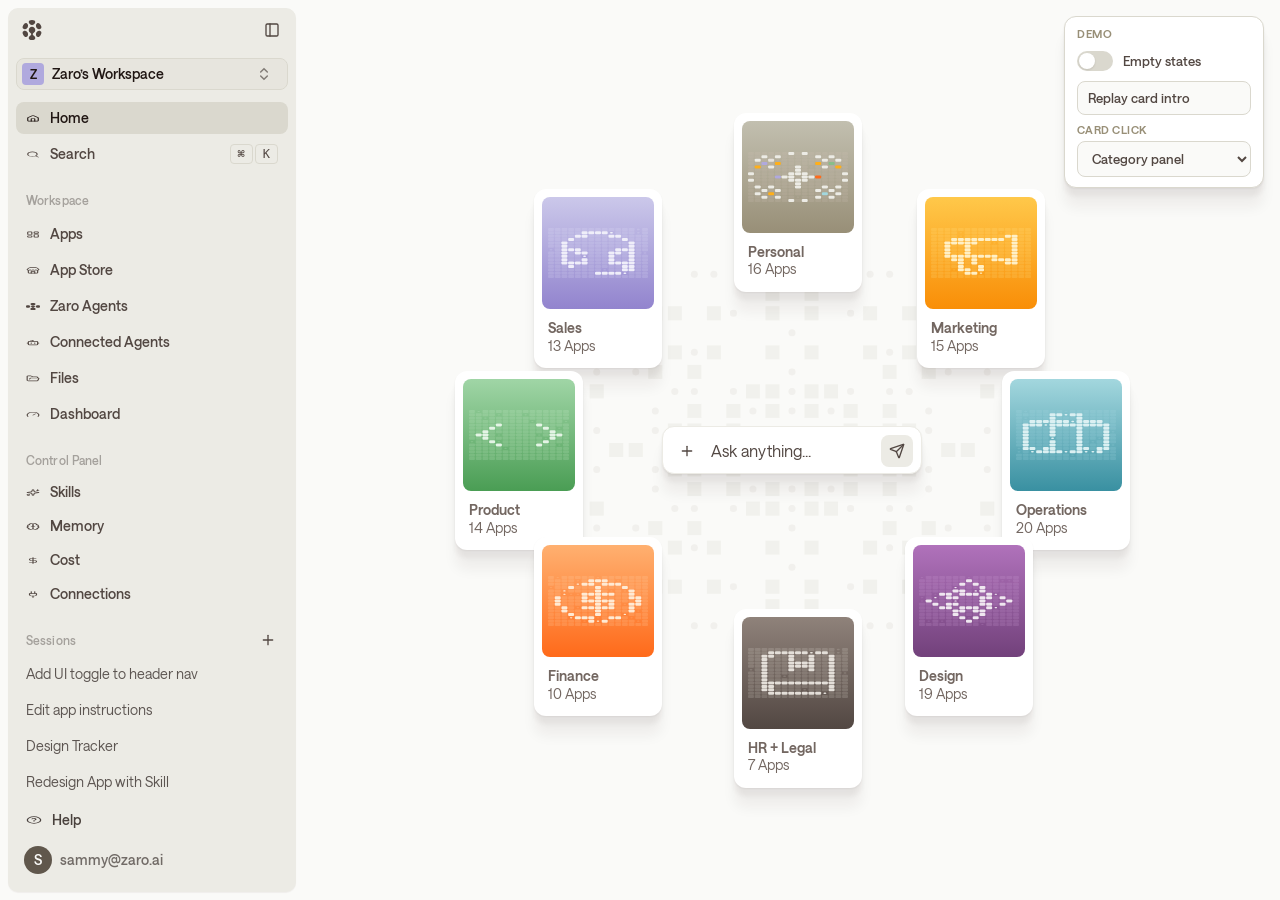
==== index.html @ a9e8c92a "Initial commit: Zaro homepage from Figma design. Static implementation with sidebar, category orbit " ====
<!DOCTYPE html>
<html lang="en">
  <head>
    <meta charset="UTF-8" />
    <meta name="viewport" content="width=device-width, initial-scale=1.0" />
    <title>Zaro — Home</title>
    <link rel="preload" href="assets/category-panel/app-preview.png" as="image" />
    <link rel="stylesheet" href="styles/main.css?v=91" />
  </head>
  <body>
  <div class="app">
    <!-- Sidebar (Figma 6270:110294) -->
    <aside class="sidebar" aria-label="Main navigation">
      <div class="sidebar__panel">
        <header class="sidebar__header">
          <div class="sidebar__logo">
            <img src="assets/sidebar/logo.svg" width="32" height="32" alt="" />
          </div>
          <button class="sidebar__collapse" type="button" aria-label="Collapse sidebar">
            <img src="assets/sidebar/icon-collapse.svg" width="16" height="16" alt="" />
          </button>
        </header>

        <div class="sidebar__workspace">
          <button class="workspace-selector" type="button">
            <span class="workspace-selector__icon">Z</span>
            <span class="workspace-selector__label">Zaro’s Workspace</span>
            <span class="workspace-selector__chevron-wrap" aria-hidden="true">
              <img src="assets/sidebar/icon-chevron.svg" width="16" height="16" alt="" />
            </span>
          </button>
        </div>

        <div class="sidebar__scroll">
          <div class="sidebar__nav-group">
            <nav class="nav-block nav-block--primary" aria-label="Primary">
              <a class="nav-row nav-row--active" href="#">
                <img class="nav-row__icon" src="assets/sidebar/icon-home.svg" width="14" height="14" alt="" />
                Home
              </a>
              <button class="nav-row nav-row--search" type="button">
                <span class="nav-row__start">
                  <img class="nav-row__icon" src="assets/sidebar/icon-search.svg" width="14" height="14" alt="" />
                  Search
                </span>
                <span class="nav-row__keys">
                  <kbd class="kbd kbd--cmd">⌘</kbd>
                  <kbd class="kbd kbd--key">K</kbd>
                </span>
              </button>
            </nav>

            <nav class="nav-block nav-block--workspace" aria-label="Workspace">
              <div class="nav-block__heading">Workspace</div>
              <a class="nav-row" href="#">
                <img class="nav-row__icon" src="assets/sidebar/icon-apps.svg" width="14" height="14" alt="" />
                Apps
              </a>
              <a class="nav-row" href="#">
                <img class="nav-row__icon" src="assets/sidebar/icon-store.svg" width="14" height="14" alt="" />
                App Store
              </a>
              <a class="nav-row" href="#">
                <img class="nav-row__icon" src="assets/sidebar/icon-agents.svg" width="14" height="14" alt="" />
                Zaro Agents
              </a>
              <a class="nav-row" href="#">
                <img class="nav-row__icon" src="assets/sidebar/icon-robot.svg" width="14" height="14" alt="" />
                Connected Agents
              </a>
              <a class="nav-row" href="#">
                <img class="nav-row__icon" src="assets/sidebar/icon-files.svg" width="14" height="14" alt="" />
                Files
              </a>
              <a class="nav-row" href="#">
                <img class="nav-row__icon" src="assets/sidebar/icon-dashboard.svg" width="14" height="14" alt="" />
                Dashboard
              </a>
            </nav>

            <nav class="nav-block nav-block--control" aria-label="Control Panel">
              <div class="nav-block__heading">Control Panel</div>
              <a class="nav-row" href="#">
                <img class="nav-row__icon" src="assets/sidebar/icon-skills.svg" width="14" height="14" alt="" />
                Skills
              </a>
              <a class="nav-row" href="#">
                <img class="nav-row__icon" src="assets/sidebar/icon-memory.svg" width="14" height="14" alt="" />
                Memory
              </a>
              <a class="nav-row" href="#">
                <img class="nav-row__icon" src="assets/sidebar/icon-cost.svg" width="14" height="14" alt="" />
                Cost
              </a>
              <a class="nav-row" href="#">
                <img class="nav-row__icon" src="assets/sidebar/icon-connections.svg" width="14" height="14" alt="" />
                Connections
              </a>
            </nav>
          </div>

          <div class="nav-block nav-block--sessions">
            <div class="nav-block__heading">
              Sessions
              <button class="nav-block__add" type="button" aria-label="New session">
                <img src="assets/sidebar/icon-plus.svg" width="16" height="16" alt="" />
              </button>
            </div>
            <div class="sessions-list">
              <div class="session-row">
                <span class="session-row__label">Add UI toggle to header nav</span>
                <button class="session-row__menu" type="button" aria-label="Session options">
                  <img src="assets/sidebar/icon-session-menu.svg" width="14" height="14" alt="" />
                </button>
              </div>
              <div class="session-row">
                <span class="session-row__label">Edit app instructions</span>
                <button class="session-row__menu" type="button" aria-label="Session options">
                  <img src="assets/sidebar/icon-session-menu.svg" width="14" height="14" alt="" />
                </button>
              </div>
              <div class="session-row">
                <span class="session-row__label">Design Tracker</span>
                <button class="session-row__menu" type="button" aria-label="Session options">
                  <img src="assets/sidebar/icon-session-menu.svg" width="14" height="14" alt="" />
                </button>
              </div>
              <div class="session-row">
                <span class="session-row__label">Redesign App with Skill</span>
                <button class="session-row__menu" type="button" aria-label="Session options">
                  <img src="assets/sidebar/icon-session-menu.svg" width="14" height="14" alt="" />
                </button>
              </div>
            </div>
          </div>
        </div>

        <footer class="sidebar__footer">
          <a class="nav-row nav-row--help" href="#">
            <img class="nav-row__icon" src="assets/sidebar/icon-help.svg" width="16" height="16" alt="" />
            Help
          </a>
          <button class="user-menu" type="button">
            <span class="user-menu__avatar">
              <span class="user-menu__avatar-inner">S</span>
            </span>
            <span class="user-menu__email">sammy@zaro.ai</span>
          </button>
        </footer>
      </div>
    </aside>

    <!-- Main workspace -->
    <main class="main">
      <div class="main__demo-controls">
        <div class="demo-menu" aria-label="Demo controls">
          <p class="demo-menu__title">Demo</p>
          <div class="demo-menu__items">
            <label class="demo-toggle">
              <input
                class="demo-toggle__input"
                type="checkbox"
                id="empty-states-demo"
              />
              <span class="demo-toggle__switch" aria-hidden="true"></span>
              <span class="demo-toggle__label">Empty states</span>
            </label>
            <button
              class="demo-menu__btn"
              type="button"
              id="replay-intro-demo"
            >
              Replay card intro
            </button>
            <label class="demo-menu__field">
              <span class="demo-menu__field-label">Card click</span>
              <select class="demo-menu__select" id="card-click-mode">
                <option value="panel" selected>Category panel</option>
                <option value="option-b" disabled>Option B (soon)</option>
              </select>
            </label>
          </div>
        </div>
      </div>
      <div class="main__content">
        <div class="main__pattern-wrap" aria-hidden="true"></div>
        <div
          class="category-card-tooltip"
          id="category-card-tooltip"
          role="tooltip"
          hidden
        ></div>
        <div class="cards-orbit cards-orbit--intro-pending" role="list" aria-label="App categories">
          <article class="category-card category-card--sales" role="listitem"
            data-ripple-trigger
          >
            <div class="category-card__visual category-card__visual--sales">
              <img
                class="category-card__art"
                src="assets/cards/sales-6271-145556.svg"
                width="100"
                height="100"
                alt=""
              />
            </div>
            <div class="category-card__text">
              <p class="category-card__title">Sales</p>
              <p class="category-card__count">9 Apps</p>
            </div>
          </article>

          <article class="category-card category-card--personal" role="listitem"
            data-ripple-trigger
          >
            <div class="category-card__visual category-card__visual--personal">
              <img
                class="category-card__art"
                src="assets/cards/personal-pixel.svg"
                width="100"
                height="100"
                alt=""
              />
            </div>
            <div class="category-card__text">
              <p class="category-card__title">Personal</p>
              <p class="category-card__count">9 Apps</p>
            </div>
          </article>

          <article class="category-card category-card--marketing" role="listitem"
            data-ripple-trigger
          >
            <div class="category-card__visual category-card__visual--marketing">
              <img
                class="category-card__art"
                src="assets/cards/marketing-6271-146021.svg"
                width="100"
                height="100"
                alt=""
              />
            </div>
            <div class="category-card__text">
              <p class="category-card__title">Marketing</p>
              <p class="category-card__count">9 Apps</p>
            </div>
          </article>

          <article class="category-card category-card--product" role="listitem"
            data-ripple-trigger
          >
            <div class="category-card__visual category-card__visual--product">
              <img
                class="category-card__art"
                src="assets/cards/product-6271-146481.svg"
                width="100"
                height="100"
                alt=""
              />
            </div>
            <div class="category-card__text">
              <p class="category-card__title">Product</p>
              <p class="category-card__count">9 Apps</p>
            </div>
          </article>

          <article class="category-card category-card--operations" role="listitem"
            data-ripple-trigger
          >
            <div class="category-card__visual category-card__visual--operations">
              <img
                class="category-card__art"
                src="assets/cards/operations-6271-146712.svg"
                width="100"
                height="100"
                alt=""
              />
            </div>
            <div class="category-card__text">
              <p class="category-card__title">Operations</p>
              <p class="category-card__count">9 Apps</p>
            </div>
          </article>

          <article class="category-card category-card--design" role="listitem"
            data-ripple-trigger
          >
            <div class="category-card__visual category-card__visual--design">
              <img
                class="category-card__art"
                src="assets/cards/design-6271-146943.svg"
                width="100"
                height="100"
                alt=""
              />
            </div>
            <div class="category-card__text">
              <p class="category-card__title">Design</p>
              <p class="category-card__count">9 Apps</p>
            </div>
          </article>

          <article class="category-card category-card--hr" role="listitem"
            data-ripple-trigger
          >
            <div class="category-card__visual category-card__visual--hr">
              <img
                class="category-card__art"
                src="assets/cards/hr-legal-6271-147174.svg"
                width="100"
                height="100"
                alt=""
              />
            </div>
            <div class="category-card__text">
              <p class="category-card__title">HR + Legal</p>
              <p class="category-card__count">9 Apps</p>
            </div>
          </article>

          <article class="category-card category-card--finance" role="listitem"
            data-ripple-trigger
          >
            <div class="category-card__visual category-card__visual--finance">
              <img
                class="category-card__art"
                src="assets/cards/finance-6271-151327.svg"
                width="100"
                height="100"
                alt=""
              />
            </div>
            <div class="category-card__text">
              <p class="category-card__title">Finance</p>
              <p class="category-card__count">9 Apps</p>
            </div>
          </article>
        </div>

        <div
          class="category-panel"
          id="category-panel"
          aria-hidden="true"
          aria-live="polite"
        >
          <!-- Figma 6280:28559 — empty category only -->
          <div class="category-panel__empty-panel" id="category-panel-empty">
            <div class="category-panel__empty-body">
              <div class="category-panel__empty-icon-wrap" aria-hidden="true">
                <img
                  class="category-panel__empty-icon"
                  src="assets/category-panel/folder-empty.svg"
                  width="60"
                  height="60"
                  alt=""
                />
              </div>
              <div class="category-panel__empty-copy">
                <div class="category-panel__empty-text">
                  <p class="category-panel__empty-title">No apps yet.</p>
                  <p class="category-panel__empty-subtitle">
                    Looks like you haven’t built any yet.
                  </p>
                </div>
                <button type="button" class="category-panel__build-btn">
                  <img
                    src="assets/category-panel/icon-plus.svg"
                    width="14"
                    height="14"
                    alt=""
                  />
                  <span class="category-panel__build-label">Build a sales app</span>
                </button>
              </div>
            </div>
          </div>

          <!-- Figma 6280:32843 — category with apps -->
          <div class="category-panel__full-panel" id="category-panel-full">
            <div class="category-panel__apps"></div>
            <div class="category-panel__footer">
              <button type="button" class="category-panel__view-all">
                <span class="category-panel__view-all-label">View all apps</span>
                <img
                  src="assets/category-panel/icon-arrow-right.svg"
                  width="14"
                  height="14"
                  alt=""
                />
              </button>
            </div>
          </div>
        </div>

        <form class="chat-bar" id="chat-bar" role="search" aria-label="Ask anything">
          <div class="chat-bar__panel">
            <div class="chat-bar__compact">
              <div class="chat-bar__field">
                <button class="chat-bar__attach" type="button" aria-label="Attach file" tabindex="-1">
                  <img src="assets/main/icon-attach.svg" width="16" height="16" alt="" />
                </button>
                <input
                  class="chat-bar__input-compact"
                  type="text"
                  placeholder="Ask anything..."
                  aria-label="Ask anything"
                  autocomplete="off"
                  tabindex="0"
                />
              </div>
              <button class="chat-bar__send" type="submit" aria-label="Send message" tabindex="-1">
                <img src="assets/main/icon-send.svg" width="16" height="16" alt="" />
              </button>
            </div>
            <div class="chat-bar__expanded" aria-hidden="true">
              <div class="chat-bar__compose">
                <textarea
                  class="chat-bar__textarea"
                  placeholder="Ask anything... (type / for commands)"
                  aria-label="Ask anything"
                  rows="1"
                  autocomplete="off"
                ></textarea>
              </div>
              <div class="chat-bar__footer">
                <div class="chat-bar__toolbar">
                  <div class="chat-bar__tools">
                    <button class="chat-bar__tool-btn" type="button" aria-label="Attach file">
                      <img src="assets/main/icon-attach.svg" width="16" height="16" alt="" />
                    </button>
                    <button class="chat-bar__tool-btn" type="button" aria-label="Integrations">
                      <img src="assets/main/icon-integrations.svg" width="16" height="16" alt="" />
                    </button>
                    <button class="chat-bar__thinking" type="button">
                      <img src="assets/main/icon-thinking.svg" width="16" height="16" alt="" />
                      Thinking
                    </button>
                  </div>
                  <button class="chat-bar__send chat-bar__send--expanded" type="submit" aria-label="Send message">
                    <img src="assets/main/icon-send.svg" width="16" height="16" alt="" />
                  </button>
                </div>
              </div>
            </div>
          </div>
        </form>
      </div>

      <div class="view-toggle" role="tablist" aria-label="View mode" hidden>
        <button class="view-toggle__btn view-toggle__btn--active" type="button" role="tab" aria-selected="true" data-view="categories">Categories</button>
        <button class="view-toggle__btn" type="button" role="tab" aria-selected="false" data-view="apps">Apps</button>
      </div>
    </main>
  </div>

  <script src="scripts/ripple-background.js?v=5"></script>
  <script src="scripts/category-select.js?v=16"></script>
  <script src="scripts/chat.js?v=7"></script>
  <script src="scripts/cards-intro.js?v=5"></script>
  <script src="scripts/cards-demo.js?v=2"></script>
  <script src="scripts/empty-card-ripple.js?v=6"></script>
  <script>
    document.querySelectorAll('.view-toggle__btn').forEach((btn) => {
      btn.addEventListener('click', () => {
        document.querySelectorAll('.view-toggle__btn').forEach((b) => {
          b.classList.toggle('view-toggle__btn--active', b === btn);
          b.setAttribute('aria-selected', b === btn ? 'true' : 'false');
        });
      });
    });
  </script>
  </body>
</html>
---- styles/main.css ----
@import "./fonts.css";
@import "./variables.css";
@import "./sidebar.css";
@import "./cards.css";
@import "./chat.css";
@import "./category-panel.css";

*,
*::before,
*::after {
  box-sizing: border-box;
  margin: 0;
  padding: 0;
}

html,
body {
  height: 100%;
  overflow-x: auto;
}

body {
  font-family: var(--font-sans);
  background: var(--cloud-50);
  color: var(--nexus-brown);
  -webkit-font-smoothing: antialiased;
}

button {
  font: inherit;
  border: none;
  background: none;
  cursor: pointer;
  color: inherit;
}

.app {
  display: flex;
  min-height: 100vh;
  min-height: 100dvh;
  overflow: visible;
}

/* ─── Main ─── */
.main {
  flex: 1;
  min-width: 0;
  position: relative;
  display: flex;
  flex-direction: column;
  background-color: var(--cloud-50);
  overflow: visible;
}

.main__content {
  flex: 1;
  position: relative;
  display: flex;
  align-items: center;
  justify-content: center;
  min-height: 0;
  overflow: visible;
  padding: 48px 56px;
}

/* RippleBackground canvas — centered behind cards + chat */
.main__pattern-wrap {
  position: absolute;
  inset: 0;
  pointer-events: none;
  overflow: hidden;
  z-index: 0;
  transition:
    filter var(--pattern-dim-duration) cubic-bezier(0.22, 1, 0.36, 1),
    opacity var(--pattern-dim-duration) cubic-bezier(0.22, 1, 0.36, 1);
}

.ripple-background__canvas {
  position: absolute;
  inset: 0;
  width: 100%;
  height: 100%;
  display: block;
}

.main__content > .cards-orbit {
  position: relative;
  z-index: 1;
}

.main__demo-controls {
  position: absolute;
  top: 16px;
  right: 16px;
  z-index: 30;
}

.demo-menu {
  min-width: 200px;
  padding: 10px 12px;
  border-radius: 12px;
  border: 1px solid var(--cloud-200);
  background: #fff;
  box-shadow: var(--shadow-surface);
}

.demo-menu__title {
  margin: 0 0 8px;
  font-size: 11px;
  font-weight: 600;
  line-height: 1.25;
  letter-spacing: 0.06em;
  text-transform: uppercase;
  color: var(--cloud-500);
}

.demo-menu__items {
  display: flex;
  flex-direction: column;
  gap: 8px;
}

.demo-toggle {
  display: flex;
  align-items: center;
  gap: 10px;
  padding: 2px 0;
  cursor: pointer;
  user-select: none;
}

.demo-menu__btn {
  width: 100%;
  padding: 8px 10px;
  border-radius: 8px;
  border: 1px solid var(--cloud-200);
  background: var(--cloud-50);
  font-family: var(--font-sans);
  font-size: 13px;
  font-weight: 500;
  line-height: 1.25;
  color: var(--nexus-mid-brown);
  text-align: left;
  transition:
    background 0.15s ease,
    border-color 0.15s ease;
}

.demo-menu__btn:hover:not(:disabled) {
  background: #fff;
  border-color: var(--cloud-300);
}

.demo-menu__btn:disabled {
  opacity: 0.45;
  cursor: not-allowed;
}

.demo-menu__btn:focus-visible {
  outline: 2px solid var(--lilac-500);
  outline-offset: 2px;
}

.demo-menu__field {
  display: flex;
  flex-direction: column;
  gap: 4px;
}

.demo-menu__field-label {
  font-size: 11px;
  font-weight: 600;
  line-height: 1.25;
  letter-spacing: 0.04em;
  text-transform: uppercase;
  color: var(--cloud-500);
}

.demo-menu__select {
  width: 100%;
  padding: 8px 10px;
  border: 1px solid var(--cloud-200);
  border-radius: 8px;
  background: var(--cloud-50);
  font-family: var(--font-sans);
  font-size: 13px;
  font-weight: 500;
  line-height: 1.25;
  color: var(--nexus-mid-brown);
  cursor: pointer;
}

.demo-menu__select:focus-visible {
  outline: 2px solid var(--lilac-500);
  outline-offset: 2px;
}

.demo-toggle__input {
  position: absolute;
  width: 1px;
  height: 1px;
  padding: 0;
  margin: -1px;
  overflow: hidden;
  clip: rect(0, 0, 0, 0);
  white-space: nowrap;
  border: 0;
}

.demo-toggle__switch {
  position: relative;
  width: 36px;
  height: 20px;
  flex-shrink: 0;
  border-radius: 999px;
  background: var(--cloud-200);
  transition: background 0.2s ease;
}

.demo-toggle__switch::after {
  content: "";
  position: absolute;
  top: 2px;
  left: 2px;
  width: 16px;
  height: 16px;
  border-radius: 50%;
  background: #fff;
  box-shadow: 0 1px 2px rgba(32, 22, 19, 0.12);
  transition: transform 0.2s ease;
}

.demo-toggle__input:checked + .demo-toggle__switch {
  background: var(--nexus-brown);
}

.demo-toggle__input:checked + .demo-toggle__switch::after {
  transform: translateX(16px);
}

.demo-toggle__input:focus-visible + .demo-toggle__switch {
  outline: 2px solid var(--lilac-500);
  outline-offset: 2px;
}

.demo-toggle__label {
  font-size: 13px;
  font-weight: 500;
  line-height: 1.25;
  color: var(--nexus-mid-brown);
  white-space: nowrap;
}

/* View toggle — hidden for now */
.view-toggle {
  display: none !important;
  visibility: hidden;
  pointer-events: none;
}

.view-toggle__btn {
  padding: 4px 12px;
  border-radius: 8px;
  font-size: 14px;
  font-weight: 500;
  line-height: 32px;
  color: var(--nexus-mid-brown);
  height: 40px;
  display: flex;
  align-items: center;
}

.view-toggle__btn--active {
  background: var(--nexus-brown);
  color: var(--nexus-off-white);
}

.view-toggle__btn:not(.view-toggle__btn--active):hover {
  background: rgba(218, 216, 206, 0.5);
}

@media (max-width: 1100px) {
  .cards-orbit {
    transform: scale(0.85);
  }
}

@media (max-width: 900px) {
  .sidebar {
    display: none;
  }

  .cards-orbit {
    transform: scale(0.7);
  }
}

@media (prefers-reduced-motion: reduce) {
  .cards-orbit--intro-pending .category-card,
  .cards-orbit--intro .category-card {
    opacity: 1;
    pointer-events: auto;
    animation: none;
    transform: none;
    filter: none;
  }
}
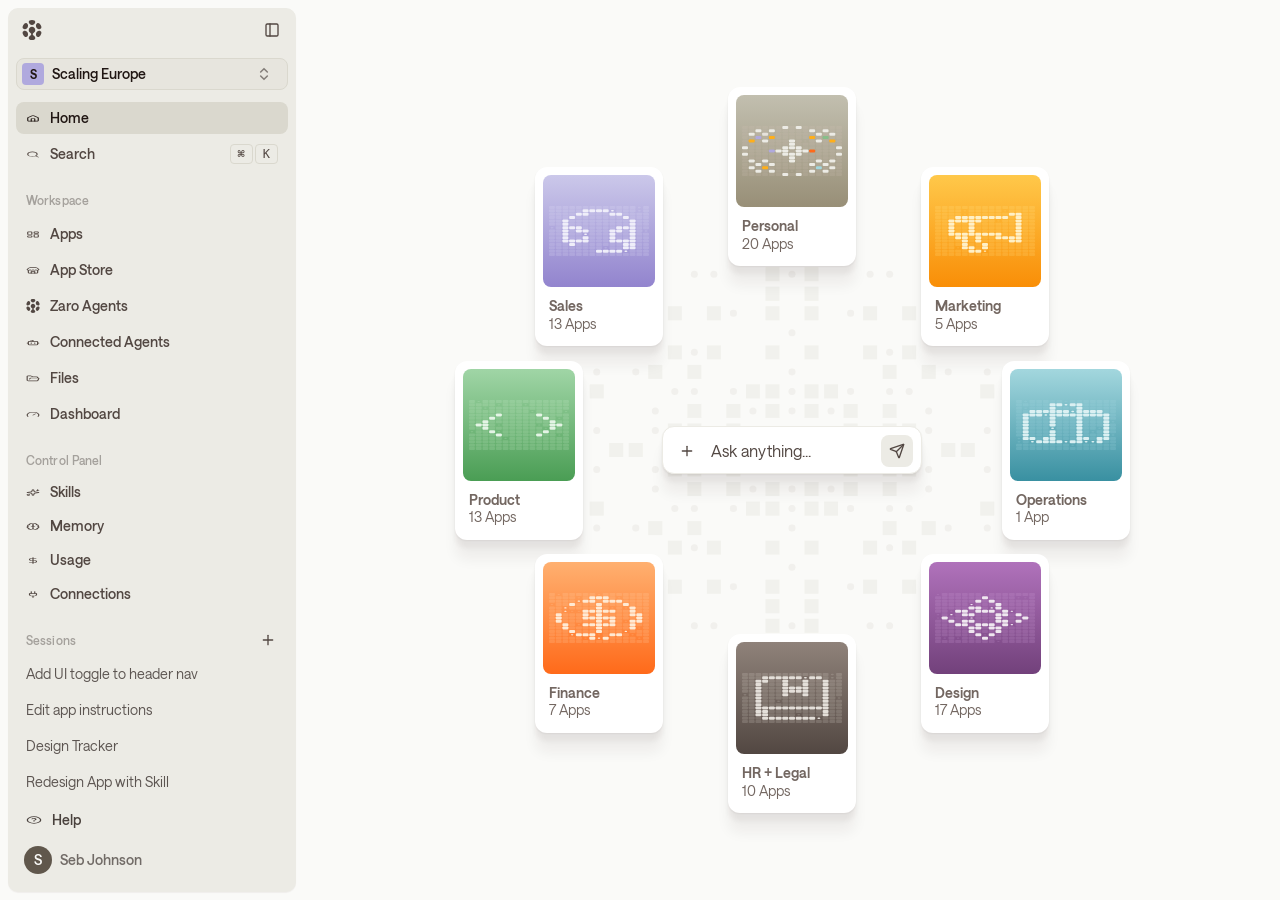
==== commit 28b28c4d: "Add Scaling Studio, agents hub, and builder demo flows. Ship the multi-page Zaro shell with Scaling " ====
--- a/index.html
+++ b/index.html
@@ -3,9 +3,9 @@
   <head>
     <meta charset="UTF-8" />
     <meta name="viewport" content="width=device-width, initial-scale=1.0" />
-    <title>Zaro — Home</title>
+    <title>Zaro — Scaling Europe</title>
     <link rel="preload" href="assets/category-panel/app-preview.png" as="image" />
-    <link rel="stylesheet" href="styles/main.css?v=91" />
+    <link rel="stylesheet" href="styles/main.css?v=159" />
   </head>
   <body>
   <div class="app">
@@ -23,8 +23,8 @@
 
         <div class="sidebar__workspace">
           <button class="workspace-selector" type="button">
-            <span class="workspace-selector__icon">Z</span>
-            <span class="workspace-selector__label">Zaro’s Workspace</span>
+            <span class="workspace-selector__icon">S</span>
+            <span class="workspace-selector__label">Scaling Europe</span>
             <span class="workspace-selector__chevron-wrap" aria-hidden="true">
               <img src="assets/sidebar/icon-chevron.svg" width="16" height="16" alt="" />
             </span>
@@ -34,7 +34,7 @@
         <div class="sidebar__scroll">
           <div class="sidebar__nav-group">
             <nav class="nav-block nav-block--primary" aria-label="Primary">
-              <a class="nav-row nav-row--active" href="#">
+              <a class="nav-row nav-row--active" href="index.html">
                 <img class="nav-row__icon" src="assets/sidebar/icon-home.svg" width="14" height="14" alt="" />
                 Home
               </a>
@@ -52,7 +52,7 @@
 
             <nav class="nav-block nav-block--workspace" aria-label="Workspace">
               <div class="nav-block__heading">Workspace</div>
-              <a class="nav-row" href="#">
+              <a class="nav-row" href="apps.html">
                 <img class="nav-row__icon" src="assets/sidebar/icon-apps.svg" width="14" height="14" alt="" />
                 Apps
               </a>
@@ -60,7 +60,7 @@
                 <img class="nav-row__icon" src="assets/sidebar/icon-store.svg" width="14" height="14" alt="" />
                 App Store
               </a>
-              <a class="nav-row" href="#">
+              <a class="nav-row" href="agents.html">
                 <img class="nav-row__icon" src="assets/sidebar/icon-agents.svg" width="14" height="14" alt="" />
                 Zaro Agents
               </a>
@@ -68,7 +68,7 @@
                 <img class="nav-row__icon" src="assets/sidebar/icon-robot.svg" width="14" height="14" alt="" />
                 Connected Agents
               </a>
-              <a class="nav-row" href="#">
+              <a class="nav-row" href="files.html">
                 <img class="nav-row__icon" src="assets/sidebar/icon-files.svg" width="14" height="14" alt="" />
                 Files
               </a>
@@ -89,8 +89,8 @@
                 Memory
               </a>
               <a class="nav-row" href="#">
-                <img class="nav-row__icon" src="assets/sidebar/icon-cost.svg" width="14" height="14" alt="" />
-                Cost
+                <img class="nav-row__icon" src="assets/sidebar/icon-cost.svg?v=3" width="14" height="14" alt="" />
+                Usage
               </a>
               <a class="nav-row" href="#">
                 <img class="nav-row__icon" src="assets/sidebar/icon-connections.svg" width="14" height="14" alt="" />
@@ -106,26 +106,26 @@
                 <img src="assets/sidebar/icon-plus.svg" width="16" height="16" alt="" />
               </button>
             </div>
-            <div class="sessions-list">
-              <div class="session-row">
+            <div class="sessions-list" id="sessions-list">
+              <div class="session-row" data-session-id="session-1">
                 <span class="session-row__label">Add UI toggle to header nav</span>
                 <button class="session-row__menu" type="button" aria-label="Session options">
                   <img src="assets/sidebar/icon-session-menu.svg" width="14" height="14" alt="" />
                 </button>
               </div>
-              <div class="session-row">
+              <div class="session-row" data-session-id="session-2">
                 <span class="session-row__label">Edit app instructions</span>
                 <button class="session-row__menu" type="button" aria-label="Session options">
                   <img src="assets/sidebar/icon-session-menu.svg" width="14" height="14" alt="" />
                 </button>
               </div>
-              <div class="session-row">
+              <div class="session-row" data-session-id="session-3">
                 <span class="session-row__label">Design Tracker</span>
                 <button class="session-row__menu" type="button" aria-label="Session options">
                   <img src="assets/sidebar/icon-session-menu.svg" width="14" height="14" alt="" />
                 </button>
               </div>
-              <div class="session-row">
+              <div class="session-row" data-session-id="session-4">
                 <span class="session-row__label">Redesign App with Skill</span>
                 <button class="session-row__menu" type="button" aria-label="Session options">
                   <img src="assets/sidebar/icon-session-menu.svg" width="14" height="14" alt="" />
@@ -136,53 +136,31 @@
         </div>
 
         <footer class="sidebar__footer">
-          <a class="nav-row nav-row--help" href="#">
+          <button
+            class="nav-row nav-row--help"
+            id="demo-modal-trigger"
+            type="button"
+            aria-haspopup="dialog"
+            aria-controls="demo-modal"
+            aria-expanded="false"
+          >
             <img class="nav-row__icon" src="assets/sidebar/icon-help.svg" width="16" height="16" alt="" />
             Help
-          </a>
+          </button>
           <button class="user-menu" type="button">
             <span class="user-menu__avatar">
               <span class="user-menu__avatar-inner">S</span>
             </span>
-            <span class="user-menu__email">sammy@zaro.ai</span>
+            <span class="user-menu__email">Seb Johnson</span>
           </button>
         </footer>
       </div>
     </aside>
 
     <!-- Main workspace -->
-    <main class="main">
-      <div class="main__demo-controls">
-        <div class="demo-menu" aria-label="Demo controls">
-          <p class="demo-menu__title">Demo</p>
-          <div class="demo-menu__items">
-            <label class="demo-toggle">
-              <input
-                class="demo-toggle__input"
-                type="checkbox"
-                id="empty-states-demo"
-              />
-              <span class="demo-toggle__switch" aria-hidden="true"></span>
-              <span class="demo-toggle__label">Empty states</span>
-            </label>
-            <button
-              class="demo-menu__btn"
-              type="button"
-              id="replay-intro-demo"
-            >
-              Replay card intro
-            </button>
-            <label class="demo-menu__field">
-              <span class="demo-menu__field-label">Card click</span>
-              <select class="demo-menu__select" id="card-click-mode">
-                <option value="panel" selected>Category panel</option>
-                <option value="option-b" disabled>Option B (soon)</option>
-              </select>
-            </label>
-          </div>
-        </div>
-      </div>
+    <main class="main" id="main">
       <div class="main__content">
+        <div class="main__home" id="main-home">
         <div class="main__pattern-wrap" aria-hidden="true"></div>
         <div
           class="category-card-tooltip"
@@ -376,7 +354,10 @@
 
           <!-- Figma 6280:32843 — category with apps -->
           <div class="category-panel__full-panel" id="category-panel-full">
-            <div class="category-panel__apps"></div>
+            <div class="category-panel__apps-scroll">
+              <div class="category-panel__apps"></div>
+              <div class="category-panel__apps-fade" aria-hidden="true"></div>
+            </div>
             <div class="category-panel__footer">
               <button type="button" class="category-panel__view-all">
                 <span class="category-panel__view-all-label">View all apps</span>
@@ -389,6 +370,16 @@
               </button>
             </div>
           </div>
+        </div>
+        </div>
+
+        <div class="session-view" id="session-view" hidden>
+          <div class="session-view__body" id="session-view-body"></div>
+        </div>
+
+        <div class="builder-view" id="builder-view" hidden>
+          <div class="builder-view__loader" id="builder-loader" aria-hidden="true"></div>
+          <div class="builder-view__feed" id="builder-feed" aria-live="polite"></div>
         </div>
 
         <form class="chat-bar" id="chat-bar" role="search" aria-label="Ask anything">
@@ -408,7 +399,13 @@
                 />
               </div>
               <button class="chat-bar__send" type="submit" aria-label="Send message" tabindex="-1">
-                <img src="assets/main/icon-send.svg" width="16" height="16" alt="" />
+                <svg class="chat-bar__send-icon" width="16" height="16" viewBox="0 0 16 16" fill="none" aria-hidden="true">
+                  <path d="M9.69067 14.4573C9.71599 14.5205 9.76003 14.5743 9.81685 14.6117C9.87367 14.6491 9.94057 14.6682 10.0086 14.6664C10.0766 14.6647 10.1424 14.6422 10.1972 14.602C10.2521 14.5617 10.2933 14.5057 10.3153 14.4413L14.6487 1.77467C14.67 1.7156 14.6741 1.65167 14.6604 1.59037C14.6467 1.52907 14.6159 1.47293 14.5715 1.42852C14.5271 1.38411 14.4709 1.35326 14.4096 1.33959C14.3483 1.32593 14.2844 1.33 14.2253 1.35133L1.55867 5.68467C1.49433 5.70673 1.43828 5.74795 1.39805 5.80278C1.35781 5.85762 1.33531 5.92345 1.33357 5.99144C1.33183 6.05943 1.35093 6.12633 1.38831 6.18315C1.42568 6.23997 1.47954 6.28401 1.54267 6.30933L6.82933 8.42933C6.99646 8.49625 7.1483 8.59631 7.27571 8.72349C7.40312 8.85067 7.50345 9.00233 7.57067 9.16933L9.69067 14.4573Z" stroke="currentColor" stroke-width="1.33333" stroke-linecap="round" stroke-linejoin="round"/>
+                  <path d="M14.5693 1.43133L7.276 8.724" stroke="currentColor" stroke-width="1.33333" stroke-linecap="round" stroke-linejoin="round"/>
+                </svg>
+                <span class="chat-bar__send-loader" aria-hidden="true">
+                  <span></span><span></span><span></span><span></span><span></span><span></span><span></span><span></span><span></span>
+                </span>
               </button>
             </div>
             <div class="chat-bar__expanded" aria-hidden="true">
@@ -436,7 +433,13 @@
                     </button>
                   </div>
                   <button class="chat-bar__send chat-bar__send--expanded" type="submit" aria-label="Send message">
-                    <img src="assets/main/icon-send.svg" width="16" height="16" alt="" />
+                    <svg class="chat-bar__send-icon" width="16" height="16" viewBox="0 0 16 16" fill="none" aria-hidden="true">
+                      <path d="M9.69067 14.4573C9.71599 14.5205 9.76003 14.5743 9.81685 14.6117C9.87367 14.6491 9.94057 14.6682 10.0086 14.6664C10.0766 14.6647 10.1424 14.6422 10.1972 14.602C10.2521 14.5617 10.2933 14.5057 10.3153 14.4413L14.6487 1.77467C14.67 1.7156 14.6741 1.65167 14.6604 1.59037C14.6467 1.52907 14.6159 1.47293 14.5715 1.42852C14.5271 1.38411 14.4709 1.35326 14.4096 1.33959C14.3483 1.32593 14.2844 1.33 14.2253 1.35133L1.55867 5.68467C1.49433 5.70673 1.43828 5.74795 1.39805 5.80278C1.35781 5.85762 1.33531 5.92345 1.33357 5.99144C1.33183 6.05943 1.35093 6.12633 1.38831 6.18315C1.42568 6.23997 1.47954 6.28401 1.54267 6.30933L6.82933 8.42933C6.99646 8.49625 7.1483 8.59631 7.27571 8.72349C7.40312 8.85067 7.50345 9.00233 7.57067 9.16933L9.69067 14.4573Z" stroke="currentColor" stroke-width="1.33333" stroke-linecap="round" stroke-linejoin="round"/>
+                      <path d="M14.5693 1.43133L7.276 8.724" stroke="currentColor" stroke-width="1.33333" stroke-linecap="round" stroke-linejoin="round"/>
+                    </svg>
+                    <span class="chat-bar__send-loader" aria-hidden="true">
+                      <span></span><span></span><span></span><span></span><span></span><span></span><span></span><span></span><span></span>
+                    </span>
                   </button>
                 </div>
               </div>
@@ -449,14 +452,85 @@
         <button class="view-toggle__btn view-toggle__btn--active" type="button" role="tab" aria-selected="true" data-view="categories">Categories</button>
         <button class="view-toggle__btn" type="button" role="tab" aria-selected="false" data-view="apps">Apps</button>
       </div>
+
+      <div
+        class="builder-status-pill"
+        id="builder-status-pill"
+        role="status"
+        aria-live="polite"
+        hidden
+      >
+        <div class="builder-status-pill__loader" id="builder-status-pill-loader" aria-hidden="true"></div>
+        <span class="builder-status-pill__text">Creating agents...</span>
+      </div>
     </main>
   </div>
 
-  <script src="scripts/ripple-background.js?v=5"></script>
-  <script src="scripts/category-select.js?v=16"></script>
-  <script src="scripts/chat.js?v=7"></script>
-  <script src="scripts/cards-intro.js?v=5"></script>
-  <script src="scripts/cards-demo.js?v=2"></script>
+  <div class="demo-modal" id="demo-modal" hidden>
+    <button class="demo-modal__backdrop" type="button" aria-label="Close demo controls" tabindex="-1"></button>
+    <div
+      class="demo-modal__panel demo-menu"
+      id="demo-menu"
+      role="dialog"
+      aria-modal="true"
+      aria-labelledby="demo-modal-title"
+    >
+      <p class="demo-menu__title" id="demo-modal-title">Demo</p>
+      <div class="demo-menu__items">
+        <label class="demo-toggle">
+          <input class="demo-toggle__input" type="checkbox" id="empty-states-demo" />
+          <span class="demo-toggle__switch" aria-hidden="true"></span>
+          <span class="demo-toggle__label">Empty states</span>
+        </label>
+          <label class="demo-toggle">
+            <input class="demo-toggle__input" type="checkbox" id="scaling-europe-demo" checked />
+            <span class="demo-toggle__switch" aria-hidden="true"></span>
+            <span class="demo-toggle__label">Scaling Europe demo</span>
+          </label>
+          <label class="demo-toggle">
+            <input class="demo-toggle__input" type="checkbox" id="alt-agent-table-demo" />
+            <span class="demo-toggle__switch" aria-hidden="true"></span>
+            <span class="demo-toggle__label">Alt agent table design</span>
+          </label>
+          <label class="demo-toggle">
+            <input class="demo-toggle__input" type="checkbox" id="alt-builder-demo" />
+            <span class="demo-toggle__switch" aria-hidden="true"></span>
+            <span class="demo-toggle__label">Alternative builder</span>
+          </label>
+          <label class="demo-toggle">
+          <input class="demo-toggle__input" type="checkbox" id="auto-type-demo" />
+          <span class="demo-toggle__switch" aria-hidden="true"></span>
+          <span class="demo-toggle__label">Auto type</span>
+        </label>
+        <label class="demo-menu__field">
+          <span class="demo-menu__field-label">Auto type script</span>
+          <textarea
+            class="demo-menu__textarea"
+            id="auto-type-text"
+            rows="3"
+            placeholder="Paste demo message…"
+            spellcheck="false"
+          >Build me a social media content engine: agents to pull tech news, post to LinkedIn, and analyze performance — plus an app to manage it all.</textarea>
+        </label>
+        <button class="demo-menu__btn" type="button" id="replay-intro-demo">
+          Replay card intro
+        </button>
+      </div>
+    </div>
+  </div>
+
+  <script src="scripts/ripple-background.js?v=7"></script>
+  <script src="scripts/scaling-demo.js?v=1"></script>
+  <script src="scripts/page-nav.js?v=2"></script>
+  <script src="scripts/category-select.js?v=34"></script>
+  <script src="scripts/builder-loader.js?v=10"></script>
+  <script src="scripts/builder-feed.js?v=9"></script>
+  <script src="scripts/alt-builder-demo.js?v=12"></script>
+  <script src="scripts/sessions.js?v=7"></script>
+  <script src="scripts/chat.js?v=16"></script>
+  <script src="scripts/cards-intro.js?v=6"></script>
+  <script src="scripts/demo-modal.js?v=3"></script>
+  <script src="scripts/cards-demo.js?v=5"></script>
   <script src="scripts/empty-card-ripple.js?v=6"></script>
   <script>
     document.querySelectorAll('.view-toggle__btn').forEach((btn) => {
--- a/styles/main.css
+++ b/styles/main.css
@@ -4,6 +4,11 @@
 @import "./cards.css";
 @import "./chat.css";
 @import "./category-panel.css";
+@import "./pages.css";
+@import "./session.css";
+@import "./builder.css";
+@import "./agents.css";
+@import "./scaling-studio-page.css";
 
 *,
 *::before,
@@ -26,6 +31,10 @@
   -webkit-font-smoothing: antialiased;
 }
 
+body.demo-modal-open {
+  overflow: hidden;
+}
+
 button {
   font: inherit;
   border: none;
@@ -45,7 +54,9 @@
 .main {
   flex: 1;
   min-width: 0;
-  position: relative;
+  min-height: 0;
+  position: relative;
+  z-index: 1;
   display: flex;
   flex-direction: column;
   background-color: var(--cloud-50);
@@ -88,13 +99,6 @@
   z-index: 1;
 }
 
-.main__demo-controls {
-  position: absolute;
-  top: 16px;
-  right: 16px;
-  z-index: 30;
-}
-
 .demo-menu {
   min-width: 200px;
   padding: 10px 12px;
@@ -102,6 +106,59 @@
   border: 1px solid var(--cloud-200);
   background: #fff;
   box-shadow: var(--shadow-surface);
+}
+
+.demo-modal {
+  position: fixed;
+  inset: 0;
+  z-index: 100;
+  display: grid;
+  place-items: center;
+  padding: 24px;
+}
+
+.demo-modal[hidden] {
+  display: none;
+}
+
+.demo-modal__backdrop {
+  position: absolute;
+  inset: 0;
+  border: 0;
+  background: rgba(32, 22, 19, 0.28);
+  cursor: pointer;
+}
+
+.demo-modal__panel {
+  position: relative;
+  z-index: 1;
+  width: min(520px, calc(100vw - 48px));
+  max-height: min(640px, calc(100vh - 48px));
+  overflow: auto;
+  padding: 24px 28px;
+  border-radius: 16px;
+  border: 1px solid var(--cloud-200);
+  background: #fff;
+  box-shadow:
+    0 24px 48px rgba(32, 22, 19, 0.12),
+    0 8px 16px rgba(32, 22, 19, 0.06);
+}
+
+.demo-modal__panel.demo-menu {
+  min-width: 0;
+}
+
+.demo-modal__panel .demo-menu__title {
+  margin-bottom: 16px;
+  font-size: 12px;
+}
+
+.demo-modal__panel .demo-menu__items {
+  gap: 12px;
+}
+
+.demo-modal__panel .demo-menu__textarea {
+  min-height: 96px;
 }
 
 .demo-menu__title {
@@ -191,6 +248,30 @@
 }
 
 .demo-menu__select:focus-visible {
+  outline: 2px solid var(--lilac-500);
+  outline-offset: 2px;
+}
+
+.demo-menu__textarea {
+  width: 100%;
+  min-height: 72px;
+  padding: 8px 10px;
+  border: 1px solid var(--cloud-200);
+  border-radius: 8px;
+  background: var(--cloud-50);
+  font-family: var(--font-sans);
+  font-size: 13px;
+  font-weight: 400;
+  line-height: 1.35;
+  color: var(--nexus-brown);
+  resize: vertical;
+}
+
+.demo-menu__textarea::placeholder {
+  color: var(--nexus-mid-brown);
+}
+
+.demo-menu__textarea:focus-visible {
   outline: 2px solid var(--lilac-500);
   outline-offset: 2px;
 }
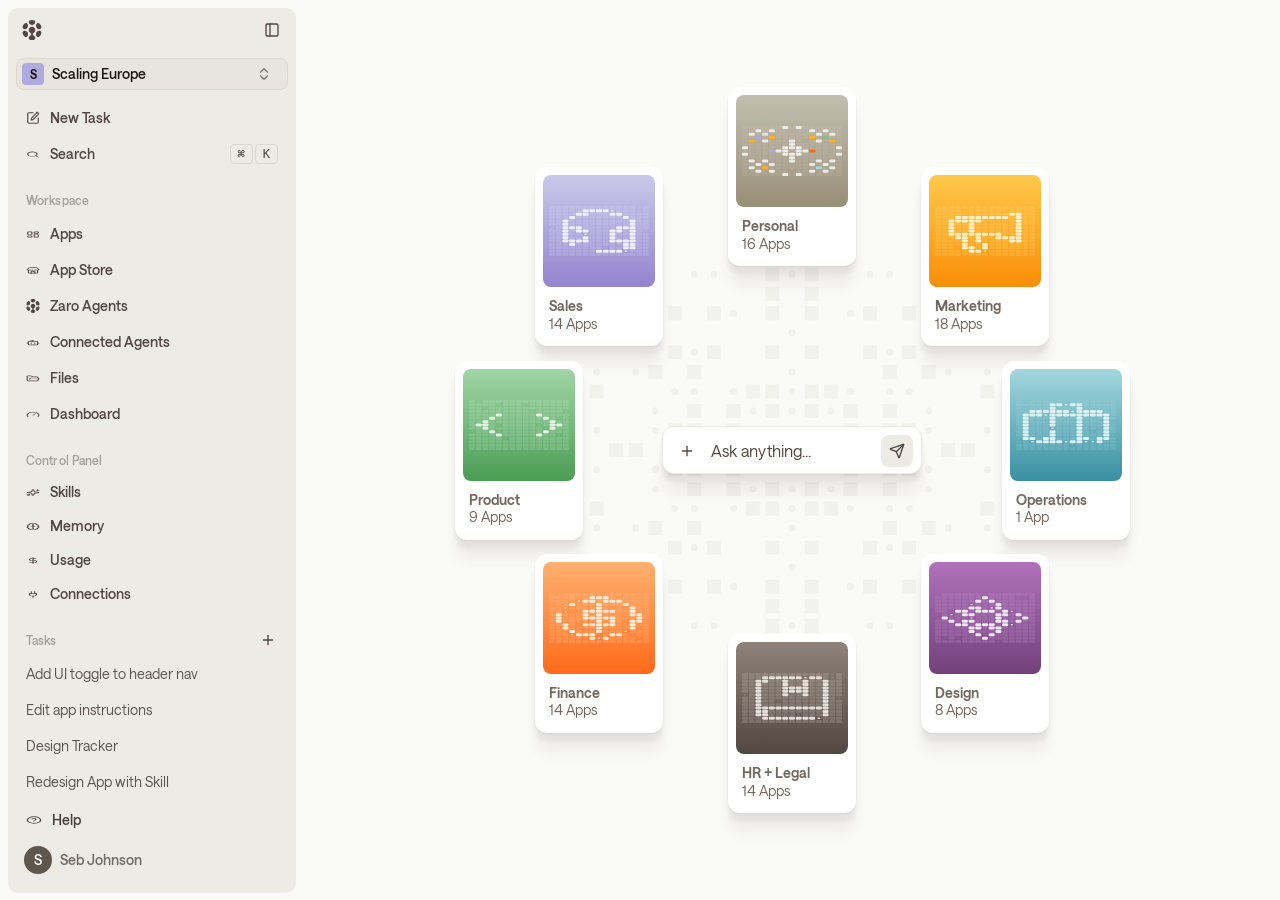
==== commit 4a2a6e26: "Deploy slim ripple loader prototype with alt builder demo. Switch to pattern-pool loader at 800ms/70" ====
--- a/index.html
+++ b/index.html
@@ -1,11 +1,18 @@
 <!DOCTYPE html>
-<html lang="en">
+<html lang="en" data-branch="test-v2">
   <head>
     <meta charset="UTF-8" />
     <meta name="viewport" content="width=device-width, initial-scale=1.0" />
     <title>Zaro — Scaling Europe</title>
+    <script src="scripts/branch-label.js"></script>
+    <script>
+      (function () {
+        if (new URL(location.href, location.origin).searchParams.get("new-task") !== "1") return;
+        document.documentElement.setAttribute("data-new-task-pending", "");
+      })();
+    </script>
     <link rel="preload" href="assets/category-panel/app-preview.png" as="image" />
-    <link rel="stylesheet" href="styles/main.css?v=159" />
+    <link rel="stylesheet" href="styles/main.css?v=174" />
   </head>
   <body>
   <div class="app">
@@ -13,9 +20,9 @@
     <aside class="sidebar" aria-label="Main navigation">
       <div class="sidebar__panel">
         <header class="sidebar__header">
-          <div class="sidebar__logo">
+          <a class="sidebar__logo" href="index.html" aria-label="Home">
             <img src="assets/sidebar/logo.svg" width="32" height="32" alt="" />
-          </div>
+          </a>
           <button class="sidebar__collapse" type="button" aria-label="Collapse sidebar">
             <img src="assets/sidebar/icon-collapse.svg" width="16" height="16" alt="" />
           </button>
@@ -34,9 +41,9 @@
         <div class="sidebar__scroll">
           <div class="sidebar__nav-group">
             <nav class="nav-block nav-block--primary" aria-label="Primary">
-              <a class="nav-row nav-row--active" href="index.html">
-                <img class="nav-row__icon" src="assets/sidebar/icon-home.svg" width="14" height="14" alt="" />
-                Home
+              <a class="nav-row nav-row--new-task" href="index.html?new-task=1">
+                <img class="nav-row__icon" src="assets/sidebar/icon-new-task.svg" width="14" height="14" alt="" />
+                New Task
               </a>
               <button class="nav-row nav-row--search" type="button">
                 <span class="nav-row__start">
@@ -101,33 +108,33 @@
 
           <div class="nav-block nav-block--sessions">
             <div class="nav-block__heading">
-              Sessions
-              <button class="nav-block__add" type="button" aria-label="New session">
+              Tasks
+              <button class="nav-block__add" type="button" aria-label="New task">
                 <img src="assets/sidebar/icon-plus.svg" width="16" height="16" alt="" />
               </button>
             </div>
             <div class="sessions-list" id="sessions-list">
               <div class="session-row" data-session-id="session-1">
                 <span class="session-row__label">Add UI toggle to header nav</span>
-                <button class="session-row__menu" type="button" aria-label="Session options">
+                <button class="session-row__menu" type="button" aria-label="Task options">
                   <img src="assets/sidebar/icon-session-menu.svg" width="14" height="14" alt="" />
                 </button>
               </div>
               <div class="session-row" data-session-id="session-2">
                 <span class="session-row__label">Edit app instructions</span>
-                <button class="session-row__menu" type="button" aria-label="Session options">
+                <button class="session-row__menu" type="button" aria-label="Task options">
                   <img src="assets/sidebar/icon-session-menu.svg" width="14" height="14" alt="" />
                 </button>
               </div>
               <div class="session-row" data-session-id="session-3">
                 <span class="session-row__label">Design Tracker</span>
-                <button class="session-row__menu" type="button" aria-label="Session options">
+                <button class="session-row__menu" type="button" aria-label="Task options">
                   <img src="assets/sidebar/icon-session-menu.svg" width="14" height="14" alt="" />
                 </button>
               </div>
               <div class="session-row" data-session-id="session-4">
                 <span class="session-row__label">Redesign App with Skill</span>
-                <button class="session-row__menu" type="button" aria-label="Session options">
+                <button class="session-row__menu" type="button" aria-label="Task options">
                   <img src="assets/sidebar/icon-session-menu.svg" width="14" height="14" alt="" />
                 </button>
               </div>
@@ -523,12 +530,13 @@
   <script src="scripts/scaling-demo.js?v=1"></script>
   <script src="scripts/page-nav.js?v=2"></script>
   <script src="scripts/category-select.js?v=34"></script>
-  <script src="scripts/builder-loader.js?v=10"></script>
+  <script src="scripts/builder-loader.js?v=11"></script>
   <script src="scripts/builder-feed.js?v=9"></script>
-  <script src="scripts/alt-builder-demo.js?v=12"></script>
-  <script src="scripts/sessions.js?v=7"></script>
-  <script src="scripts/chat.js?v=16"></script>
-  <script src="scripts/cards-intro.js?v=6"></script>
+  <script src="scripts/alt-builder-demo.js?v=13"></script>
+  <script src="scripts/sessions.js?v=9"></script>
+  <script src="scripts/chat.js?v=23"></script>
+  <script src="scripts/cards-intro.js?v=7"></script>
+  <script src="scripts/new-task.js?v=4"></script>
   <script src="scripts/demo-modal.js?v=3"></script>
   <script src="scripts/cards-demo.js?v=5"></script>
   <script src="scripts/empty-card-ripple.js?v=6"></script>
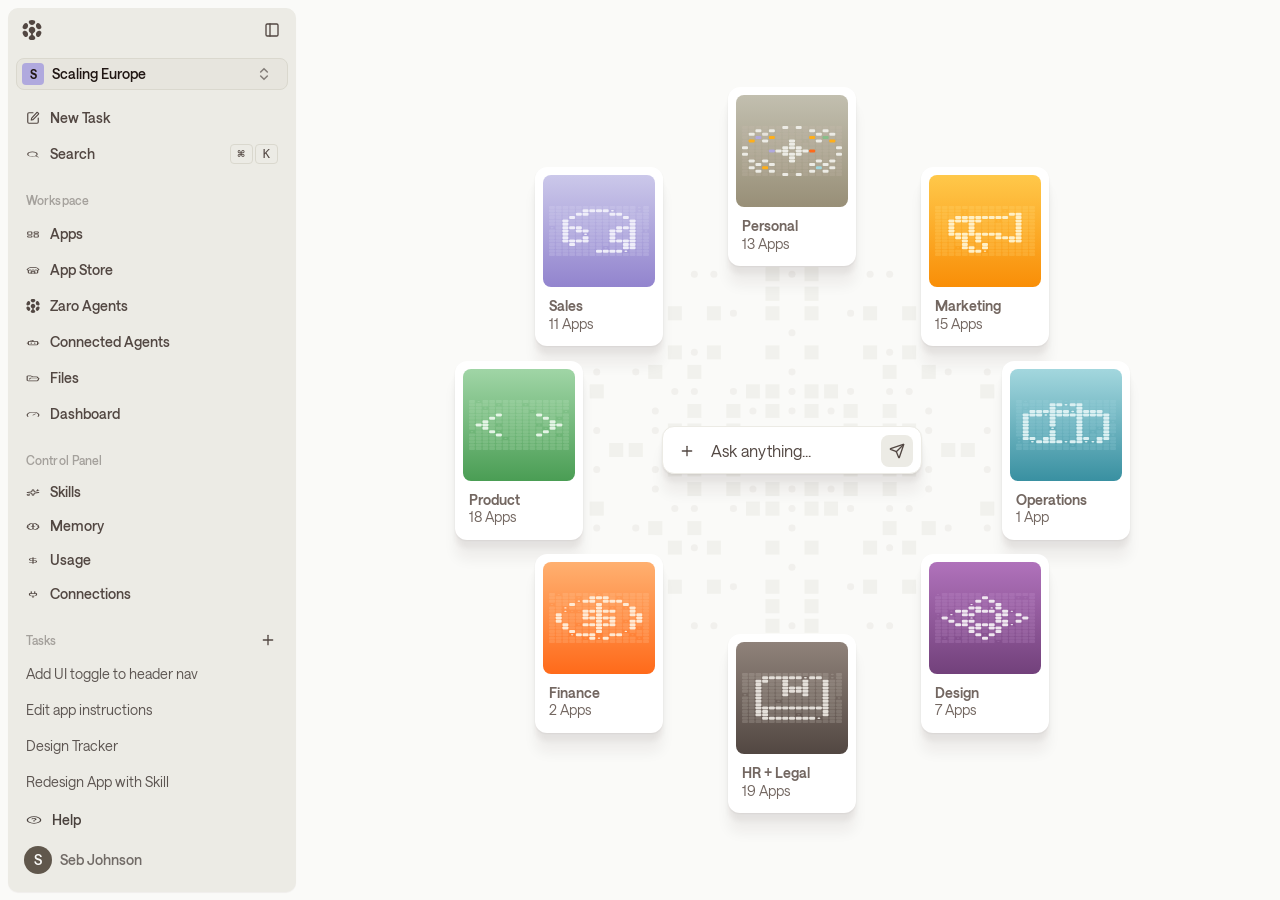
==== commit 12e62465: "Enable alternative builder demo by default. Check the demo toggle on load and default isEnabled to t" ====
--- a/index.html
+++ b/index.html
@@ -500,7 +500,7 @@
             <span class="demo-toggle__label">Alt agent table design</span>
           </label>
           <label class="demo-toggle">
-            <input class="demo-toggle__input" type="checkbox" id="alt-builder-demo" />
+            <input class="demo-toggle__input" type="checkbox" id="alt-builder-demo" checked />
             <span class="demo-toggle__switch" aria-hidden="true"></span>
             <span class="demo-toggle__label">Alternative builder</span>
           </label>
@@ -532,7 +532,7 @@
   <script src="scripts/category-select.js?v=34"></script>
   <script src="scripts/builder-loader.js?v=11"></script>
   <script src="scripts/builder-feed.js?v=9"></script>
-  <script src="scripts/alt-builder-demo.js?v=13"></script>
+  <script src="scripts/alt-builder-demo.js?v=14"></script>
   <script src="scripts/sessions.js?v=9"></script>
   <script src="scripts/chat.js?v=23"></script>
   <script src="scripts/cards-intro.js?v=7"></script>
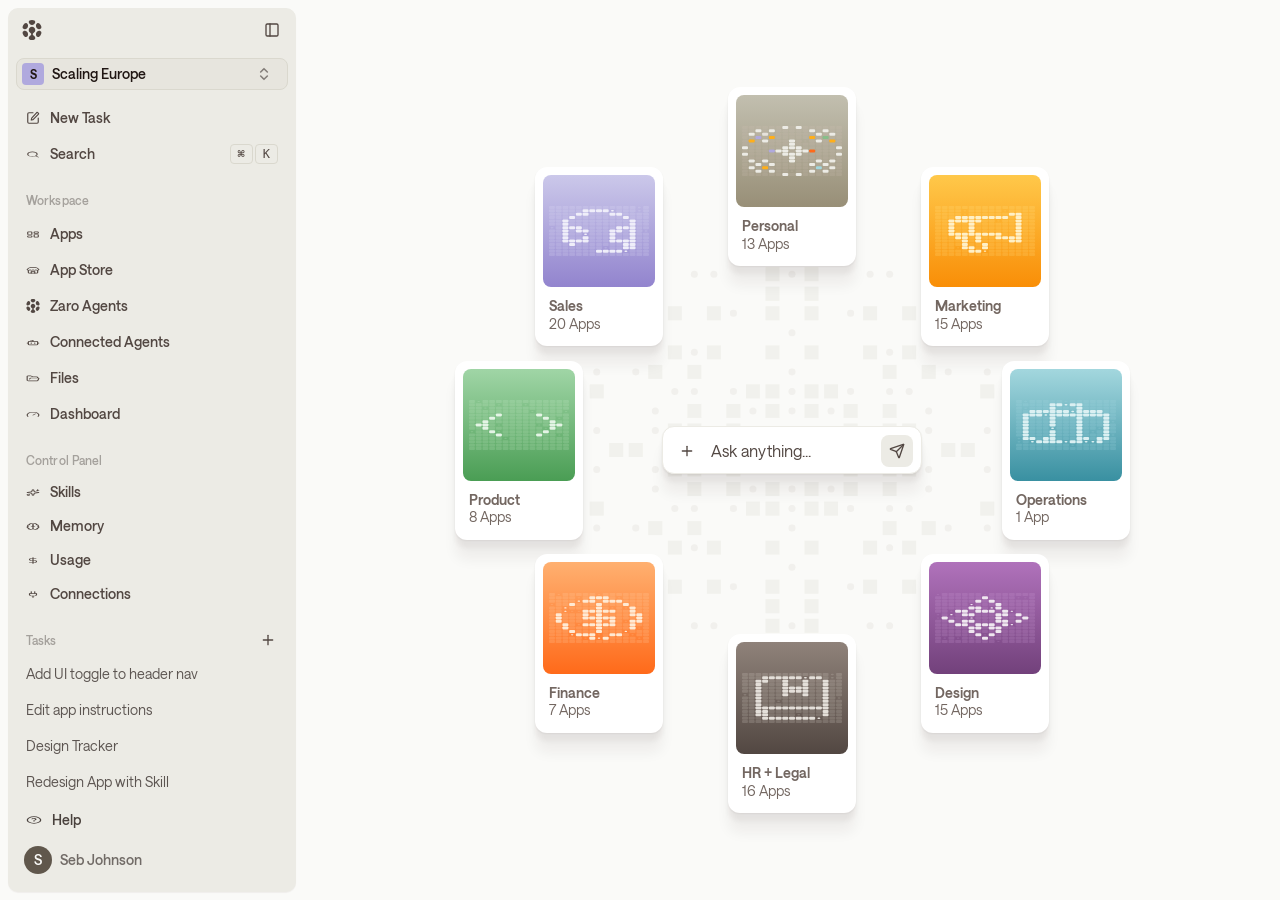
==== commit cf86f131: "Reset alt builder default by busting localStorage key. Ignore the legacy zaro-alt-builder-demo=false" ====
--- a/index.html
+++ b/index.html
@@ -532,7 +532,7 @@
   <script src="scripts/category-select.js?v=34"></script>
   <script src="scripts/builder-loader.js?v=11"></script>
   <script src="scripts/builder-feed.js?v=9"></script>
-  <script src="scripts/alt-builder-demo.js?v=14"></script>
+  <script src="scripts/alt-builder-demo.js?v=15"></script>
   <script src="scripts/sessions.js?v=9"></script>
   <script src="scripts/chat.js?v=23"></script>
   <script src="scripts/cards-intro.js?v=7"></script>
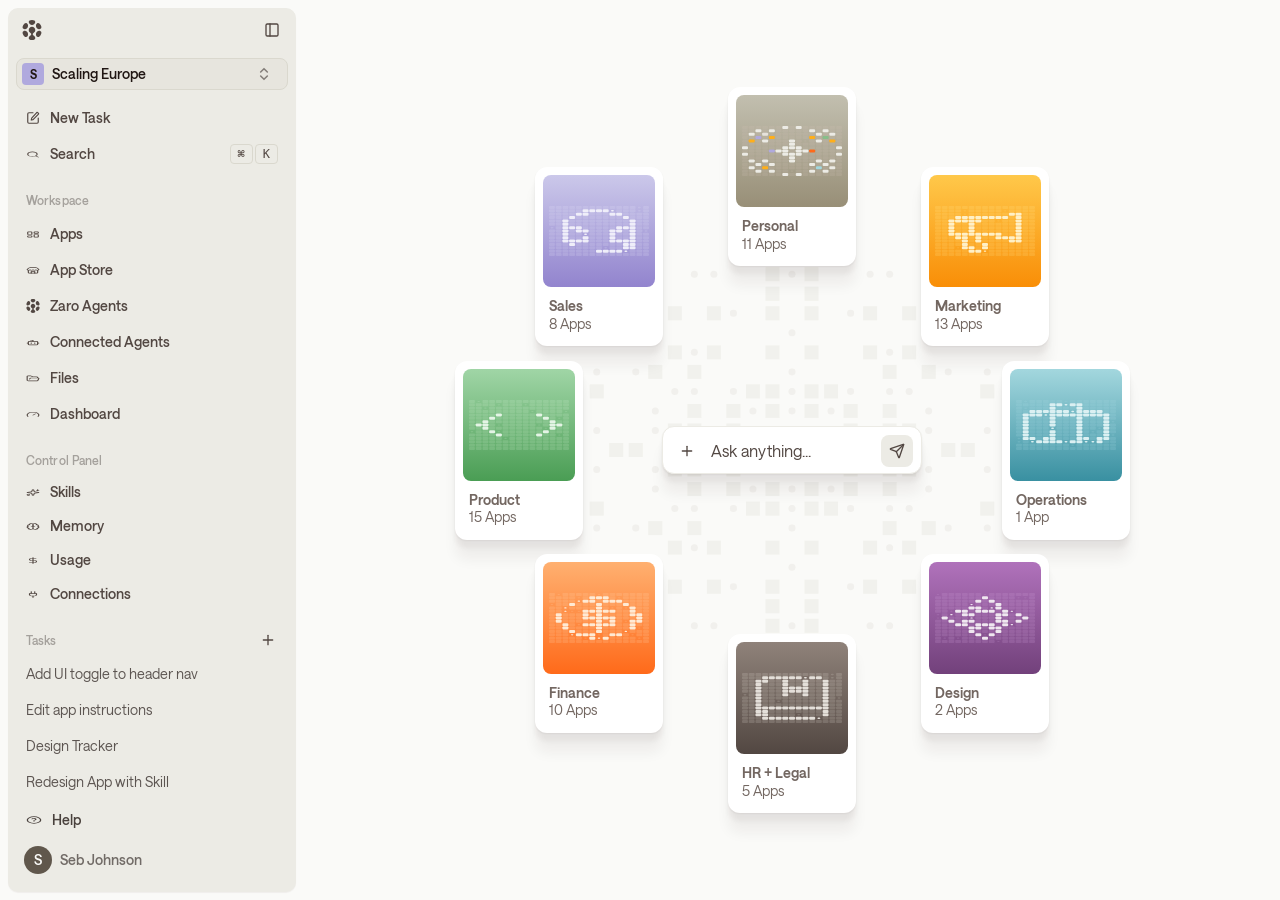
==== commit 101ef17e: "Add chat suggestion chips and polish category panel UX. Restore category card click handling, add ar" ====
--- a/index.html
+++ b/index.html
@@ -453,6 +453,25 @@
             </div>
           </div>
         </form>
+
+        <div class="chat-suggestions" id="chat-suggestions" aria-hidden="true">
+          <button class="chat-suggestions__chip" type="button" data-prompt="Build me an app">
+            <img src="assets/sidebar/icon-apps.svg" width="14" height="14" alt="" />
+            Build me an app
+          </button>
+          <button class="chat-suggestions__chip" type="button" data-prompt="Create an agent">
+            <img src="assets/sidebar/icon-robot.svg" width="14" height="14" alt="" />
+            Create an agent
+          </button>
+          <button class="chat-suggestions__chip" type="button" data-prompt="Connect integrations">
+            <img src="assets/main/icon-integrations.svg" width="14" height="14" alt="" />
+            Connect integrations
+          </button>
+          <button class="chat-suggestions__chip" type="button" data-prompt="What can you do?">
+            <img src="assets/sidebar/icon-help.svg" width="14" height="14" alt="" />
+            What can you do?
+          </button>
+        </div>
       </div>
 
       <div class="view-toggle" role="tablist" aria-label="View mode" hidden>
@@ -529,12 +548,12 @@
   <script src="scripts/ripple-background.js?v=7"></script>
   <script src="scripts/scaling-demo.js?v=1"></script>
   <script src="scripts/page-nav.js?v=2"></script>
-  <script src="scripts/category-select.js?v=34"></script>
+  <script src="scripts/category-select.js?v=35"></script>
   <script src="scripts/builder-loader.js?v=11"></script>
   <script src="scripts/builder-feed.js?v=9"></script>
-  <script src="scripts/alt-builder-demo.js?v=15"></script>
+  <script src="scripts/alt-builder-demo.js?v=16"></script>
   <script src="scripts/sessions.js?v=9"></script>
-  <script src="scripts/chat.js?v=23"></script>
+  <script src="scripts/chat.js?v=24"></script>
   <script src="scripts/cards-intro.js?v=7"></script>
   <script src="scripts/new-task.js?v=4"></script>
   <script src="scripts/demo-modal.js?v=3"></script>
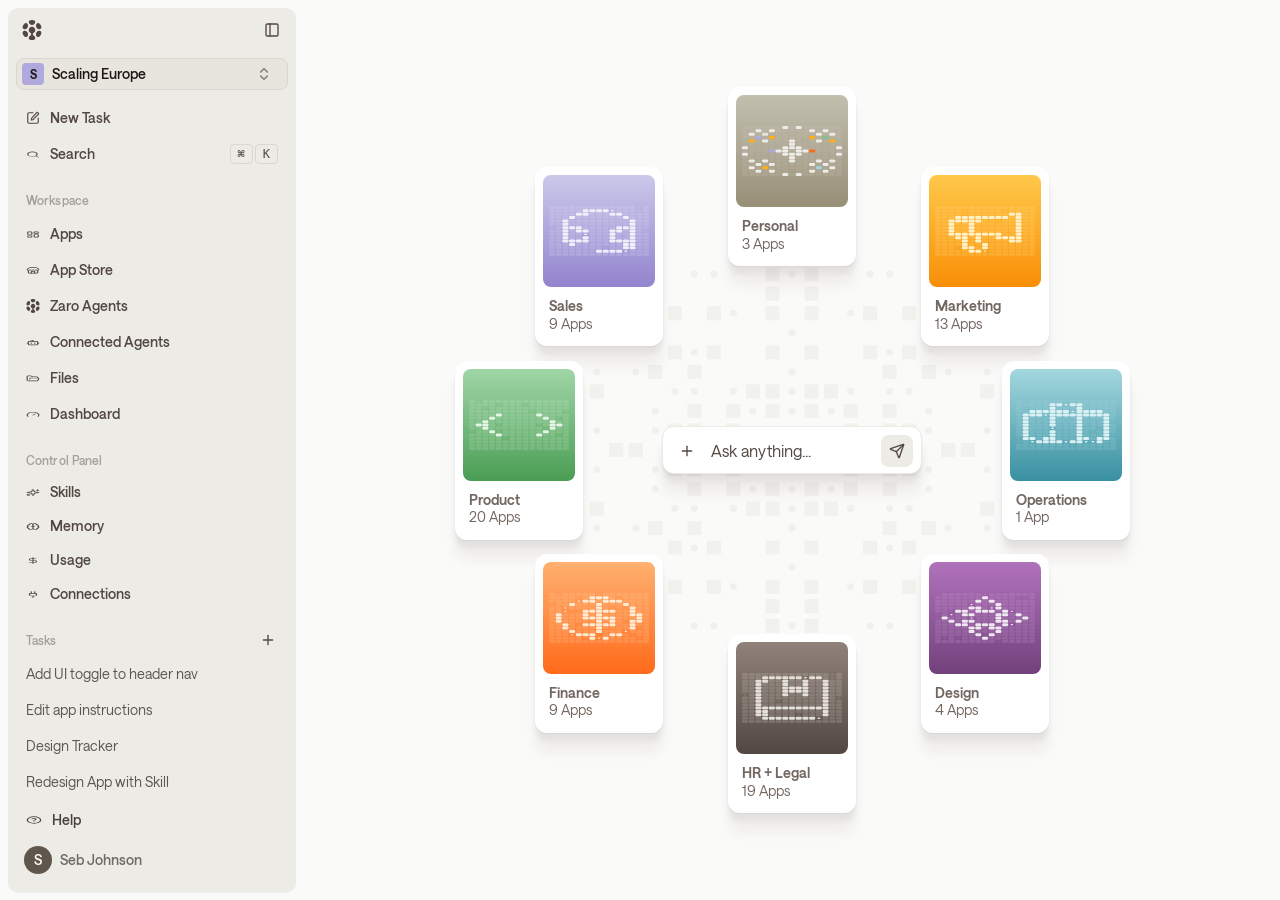
==== commit f505b497: "Improve static site load performance on GitHub Pages. Load CSS and scripts in parallel with font pre" ====
--- a/index.html
+++ b/index.html
@@ -11,8 +11,33 @@
         document.documentElement.setAttribute("data-new-task-pending", "");
       })();
     </script>
+    <link rel="preload" href="static/fonts/Saans-Regular.woff2" as="font" type="font/woff2" crossorigin />
+    <link rel="preload" href="static/fonts/Saans-Medium.woff2" as="font" type="font/woff2" crossorigin />
     <link rel="preload" href="assets/category-panel/app-preview.png" as="image" />
-    <link rel="stylesheet" href="styles/main.css?v=174" />
+    <link rel="stylesheet" href="styles/fonts.css?v=175" />
+    <link rel="stylesheet" href="styles/variables.css?v=175" />
+    <link rel="stylesheet" href="styles/sidebar.css?v=175" />
+    <link rel="stylesheet" href="styles/cards.css?v=175" />
+    <link rel="stylesheet" href="styles/chat.css?v=176" />
+    <link rel="stylesheet" href="styles/category-panel.css?v=175" />
+    <link rel="stylesheet" href="styles/pages.css?v=175" />
+    <link rel="stylesheet" href="styles/session.css?v=175" />
+    <link rel="stylesheet" href="styles/builder.css?v=175" />
+    <link rel="stylesheet" href="styles/agents.css?v=175" />
+    <link rel="stylesheet" href="styles/scaling-studio-page.css?v=175" />
+    <link rel="stylesheet" href="styles/main.css?v=175" />
+    <script defer src="scripts/ripple-background.js?v=8"></script>
+    <script defer src="scripts/page-nav.js?v=2"></script>
+    <script defer src="scripts/category-select.js?v=35"></script>
+    <script defer src="scripts/builder-loader.js?v=11"></script>
+    <script defer src="scripts/builder-feed.js?v=9"></script>
+    <script defer src="scripts/alt-builder-demo.js?v=16"></script>
+    <script defer src="scripts/sessions.js?v=9"></script>
+    <script defer src="scripts/chat.js?v=24"></script>
+    <script defer src="scripts/cards-intro.js?v=7"></script>
+    <script defer src="scripts/new-task.js?v=4"></script>
+    <script defer src="scripts/empty-card-ripple.js?v=6"></script>
+    <script defer src="scripts/load-demo-scripts.js?v=1"></script>
   </head>
   <body>
   <div class="app">
@@ -545,20 +570,6 @@
     </div>
   </div>
 
-  <script src="scripts/ripple-background.js?v=7"></script>
-  <script src="scripts/scaling-demo.js?v=1"></script>
-  <script src="scripts/page-nav.js?v=2"></script>
-  <script src="scripts/category-select.js?v=35"></script>
-  <script src="scripts/builder-loader.js?v=11"></script>
-  <script src="scripts/builder-feed.js?v=9"></script>
-  <script src="scripts/alt-builder-demo.js?v=16"></script>
-  <script src="scripts/sessions.js?v=9"></script>
-  <script src="scripts/chat.js?v=24"></script>
-  <script src="scripts/cards-intro.js?v=7"></script>
-  <script src="scripts/new-task.js?v=4"></script>
-  <script src="scripts/demo-modal.js?v=3"></script>
-  <script src="scripts/cards-demo.js?v=5"></script>
-  <script src="scripts/empty-card-ripple.js?v=6"></script>
   <script>
     document.querySelectorAll('.view-toggle__btn').forEach((btn) => {
       btn.addEventListener('click', () => {
--- a/styles/fonts.css
+++ b/styles/fonts.css
@@ -0,0 +1,31 @@
+@font-face {
+  font-family: "Saans";
+  src: url("../static/fonts/Saans-Regular.woff2") format("woff2");
+  font-weight: 400;
+  font-style: normal;
+  font-display: swap;
+}
+
+@font-face {
+  font-family: "Saans";
+  src: url("../static/fonts/Saans-Medium.woff2") format("woff2");
+  font-weight: 500;
+  font-style: normal;
+  font-display: swap;
+}
+
+@font-face {
+  font-family: "Saans";
+  src: url("../static/fonts/Saans-SemiBold.woff2") format("woff2");
+  font-weight: 600;
+  font-style: normal;
+  font-display: swap;
+}
+
+@font-face {
+  font-family: "Saans";
+  src: url("../static/fonts/Saans-Bold.woff2") format("woff2");
+  font-weight: 700;
+  font-style: normal;
+  font-display: swap;
+}
--- a/styles/variables.css
+++ b/styles/variables.css
@@ -0,0 +1,65 @@
+:root {
+  --nexus-brown: #201613;
+  --nexus-mid-brown: #524742;
+  --nexus-off-white: #fafaf8;
+  --nexus-lilac: #b0a9de;
+  --cloud-50: #fafaf8;
+  --cloud-100: #ecebe5;
+  --cloud-200: #dad8ce;
+  --cloud-300: #c2bfaf;
+  --cloud-400: #aaa38d;
+  --cloud-500: #988f77;
+  --cloud-600: #8b806b;
+  --cloud-800: #60574c;
+  --umber-100: #e4dfd9;
+  --umber-400: #8f827a;
+  --umber-500: #736761;
+  --lilac-100: #efeef9;
+  --lilac-300: #cbc8ea;
+  --lilac-500: #9284ce;
+  --lilac-tab-active: #bdb4f8;
+  --lilac-900: #45248e;
+  --agent-success: #3a9e48;
+  --agent-app-purple: #7b6fbf;
+  --orange-100: #ffead4;
+  --orange-300: #ffb070;
+  --orange-500: #ff6a1a;
+  --blue-100: #dbf0f2;
+  --blue-300: #8bcbd5;
+  --blue-500: #3990a1;
+  --green-50: #f3faf3;
+  --green-100: #e4f4e5;
+  --green-200: #cae8cd;
+  --green-300: #a0d5a6;
+  --green-500: #4a9d54;
+  --green-accent: #77be7f;
+  --yellow-200: #ffdf88;
+  --yellow-300: #ffc84a;
+  --yellow-500: #f98e07;
+  --sidebar-width: 304px;
+  --font-sans: "Saans", system-ui, -apple-system, sans-serif;
+  /* Pixel grid when de-emphasised — blur only; canvas already draws at low alpha */
+  --pattern-dim-blur: 8px;
+  --pattern-dim-opacity: 1;
+  --pattern-dim-duration: 0.75s;
+  --intro-spiral-duration: 0.5s;
+  --intro-spiral-ease: cubic-bezier(0.22, 1, 0.36, 1);
+  --panel-morph-open-duration: 0.52s;
+  --panel-morph-close-duration: 0.37s;
+  /* Figma 6280:32839 — blur layers at 5%; edge layer helps on cloud-50 */
+  --shadow-surface:
+    0 1px 2px rgba(32, 22, 19, 0.06),
+    0 20px 12.5px rgba(32, 22, 19, 0.05),
+    0 8px 5px rgba(32, 22, 19, 0.05);
+  --shadow-surface-expanded: var(--shadow-surface);
+  /* Same layers as --shadow-surface; each alpha × 0.5 */
+  --shadow-surface-empty:
+    0 1px 2px rgba(32, 22, 19, 0.03),
+    0 20px 12.5px rgba(32, 22, 19, 0.025),
+    0 8px 5px rgba(32, 22, 19, 0.025);
+  --shadow-surface-hover: 0 16px 28px -6px rgba(32, 22, 19, 0.08);
+  --overlay-nexus-5: rgba(32, 22, 19, 0.05);
+  --overlay-disabled: rgba(32, 22, 19, 0.1);
+  --shadow-card: var(--shadow-surface);
+  --shadow-sidebar: 0 1px 1px rgba(50, 23, 23, 0.05);
+}
--- a/styles/sidebar.css
+++ b/styles/sidebar.css
@@ -0,0 +1,530 @@
+/* Sidebar — Figma node 6270:110294 */
+
+.sidebar {
+  position: relative;
+  z-index: 10;
+  width: var(--sidebar-width);
+  flex-shrink: 0;
+  padding: 8px;
+  display: flex;
+  background: var(--cloud-50);
+  height: 100vh;
+  height: 100dvh;
+}
+
+.sidebar__panel {
+  flex: 1;
+  display: flex;
+  flex-direction: column;
+  min-height: 0;
+  min-width: 0;
+  width: 100%;
+  background: var(--cloud-100);
+  border-radius: 10px;
+  box-shadow: var(--shadow-sidebar);
+  overflow: visible;
+}
+
+/* Header */
+.sidebar__header {
+  display: flex;
+  align-items: flex-start;
+  justify-content: space-between;
+  padding: 6px 8px;
+  flex-shrink: 0;
+}
+
+.sidebar__logo {
+  width: 32px;
+  height: 32px;
+  flex-shrink: 0;
+  display: block;
+  border-radius: 10px;
+}
+
+.sidebar__logo:hover {
+  opacity: 0.8;
+}
+
+.sidebar__logo img {
+  display: block;
+  width: 32px;
+  height: 32px;
+}
+
+.sidebar__collapse {
+  width: 32px;
+  height: 32px;
+  border-radius: 10px;
+  display: grid;
+  place-items: center;
+  flex-shrink: 0;
+}
+
+.sidebar__collapse img {
+  width: 16px;
+  height: 16px;
+  display: block;
+}
+
+.sidebar__collapse:hover {
+  background: rgba(218, 216, 206, 0.45);
+}
+
+/* Workspace selector */
+.sidebar__workspace {
+  padding: 6px 8px;
+  flex-shrink: 0;
+}
+
+.workspace-selector {
+  display: flex;
+  align-items: center;
+  gap: 8px;
+  width: 100%;
+  height: 32px;
+  padding: 1px 13px 1px 5px;
+  border-radius: 8px;
+  border: 1px solid var(--cloud-200);
+  background: rgba(218, 216, 206, 0.3);
+}
+
+.workspace-selector__icon {
+  width: 22px;
+  height: 22px;
+  border-radius: 4px;
+  background: var(--nexus-lilac);
+  display: grid;
+  place-items: center;
+  font-size: 12px;
+  font-weight: 600;
+  line-height: 16px;
+  color: var(--nexus-brown);
+  flex-shrink: 0;
+}
+
+.workspace-selector__label {
+  flex: 1;
+  min-width: 0;
+  font-size: 14px;
+  font-weight: 500;
+  line-height: 20px;
+  text-align: left;
+  overflow: hidden;
+  text-overflow: ellipsis;
+  white-space: nowrap;
+  color: var(--nexus-brown);
+}
+
+.workspace-selector__chevron-wrap {
+  width: 20px;
+  height: 20px;
+  display: grid;
+  place-items: center;
+  flex-shrink: 0;
+  border-radius: 8px;
+  padding: 2px 0;
+}
+
+.workspace-selector__chevron-wrap img {
+  width: 16px;
+  height: 16px;
+  display: block;
+}
+
+/* Scroll body */
+.sidebar__scroll {
+  flex: 1;
+  min-height: 0;
+  overflow-x: hidden;
+  overflow-y: auto;
+  padding: 6px 0;
+  display: flex;
+  flex-direction: column;
+  gap: 16px;
+  scrollbar-width: thin;
+  scrollbar-color: var(--cloud-300) transparent;
+}
+
+.sidebar__scroll::-webkit-scrollbar {
+  width: 6px;
+}
+
+.sidebar__scroll::-webkit-scrollbar-thumb {
+  background: var(--cloud-300);
+  border-radius: 3px;
+}
+
+/* Grouped nav sections (16px gap between primary / workspace / control) */
+.sidebar__nav-group {
+  padding: 0 8px;
+  display: flex;
+  flex-direction: column;
+  gap: 16px;
+  flex-shrink: 0;
+}
+
+.nav-block {
+  display: flex;
+  flex-direction: column;
+}
+
+.nav-block--primary {
+  gap: 4px;
+}
+
+.nav-block--workspace {
+  gap: 4px;
+}
+
+.nav-block--control {
+  gap: 2px;
+}
+
+.nav-block--sessions {
+  flex: 1;
+  min-height: 0;
+  padding: 0 8px;
+  display: flex;
+  flex-direction: column;
+}
+
+.nav-block__heading {
+  display: flex;
+  align-items: center;
+  justify-content: space-between;
+  padding: 6px 10px;
+  font-size: 12px;
+  font-weight: 500;
+  line-height: 16px;
+  letter-spacing: 0.12px;
+  color: rgba(32, 22, 19, 0.35);
+}
+
+.nav-block--sessions .nav-block__heading {
+  padding: 4px 10px;
+}
+
+.nav-block__add {
+  width: 20px;
+  height: 20px;
+  border-radius: 8px;
+  display: grid;
+  place-items: center;
+  flex-shrink: 0;
+  padding: 2px 0;
+}
+
+.nav-block__add img {
+  width: 16px;
+  height: 16px;
+  display: block;
+}
+
+.nav-block__add:hover {
+  background: rgba(218, 216, 206, 0.45);
+}
+
+/* Nav rows */
+.nav-row {
+  display: flex;
+  align-items: center;
+  gap: 10px;
+  width: 100%;
+  min-height: 32px;
+  padding: 6px 10px;
+  border-radius: 8px;
+  font-size: 14px;
+  font-weight: 500;
+  line-height: 20px;
+  color: var(--nexus-mid-brown);
+  text-align: left;
+  text-decoration: none;
+}
+
+.nav-row:hover {
+  background: rgba(218, 216, 206, 0.35);
+}
+
+.nav-row--active {
+  background: var(--cloud-200);
+  color: var(--nexus-brown);
+}
+
+.nav-row--active:hover {
+  background: var(--cloud-200);
+}
+
+.nav-row--search {
+  justify-content: space-between;
+  gap: 0;
+}
+
+.nav-row__start {
+  display: flex;
+  align-items: center;
+  gap: 10px;
+  min-width: 0;
+}
+
+.nav-row__icon {
+  width: 14px;
+  height: 14px;
+  flex-shrink: 0;
+  display: block;
+  object-fit: contain;
+}
+
+.nav-row__keys {
+  display: flex;
+  align-items: center;
+  gap: 2px;
+  flex-shrink: 0;
+}
+
+.kbd {
+  display: inline-flex;
+  align-items: center;
+  justify-content: center;
+  min-width: 20px;
+  height: 20px;
+  padding: 1px 7px;
+  border-radius: 4px;
+  border: 1px solid var(--cloud-200);
+  background: var(--cloud-100);
+  font-size: 12px;
+  line-height: 16px;
+  color: var(--nexus-mid-brown);
+}
+
+.kbd--cmd {
+  font-weight: 700;
+}
+
+.kbd--key {
+  font-weight: 500;
+}
+
+/* Sessions */
+.sessions-list {
+  display: flex;
+  flex-direction: column;
+  gap: 4px;
+  padding: 4px 0;
+  flex: 1;
+  min-height: 0;
+}
+
+.session-row {
+  position: relative;
+  display: flex;
+  align-items: center;
+  justify-content: center;
+  min-height: 32px;
+  padding: 6px 10px;
+  border-radius: 8px;
+  cursor: pointer;
+}
+
+.session-row:hover {
+  background: rgba(218, 216, 206, 0.35);
+}
+
+.session-row--active {
+  background: rgba(218, 216, 206, 0.5);
+}
+
+.session-row--active .session-row__label {
+  color: var(--nexus-brown);
+  font-weight: 500;
+}
+
+@keyframes session-row-fade-in {
+  from {
+    opacity: 0;
+  }
+
+  to {
+    opacity: 1;
+  }
+}
+
+.session-row--enter {
+  opacity: 0;
+  animation: session-row-fade-in 300ms var(--intro-spiral-ease) forwards;
+}
+
+.session-row__label {
+  flex: 1;
+  min-width: 0;
+  font-size: 14px;
+  font-weight: 400;
+  line-height: 20px;
+  color: rgba(32, 22, 19, 0.7);
+  word-break: break-word;
+}
+
+.session-row__menu {
+  position: absolute;
+  right: 4px;
+  top: 50%;
+  transform: translateY(-50%);
+  width: 22px;
+  height: 22px;
+  display: grid;
+  place-items: center;
+  border-radius: 6px;
+  opacity: 0;
+  padding: 4px;
+  transition: opacity 0.15s ease;
+}
+
+.session-row__menu img {
+  width: 14px;
+  height: 14px;
+  display: block;
+}
+
+.session-row:hover .session-row__menu,
+.session-row__menu:focus-visible {
+  opacity: 1;
+}
+
+.session-row__menu:hover {
+  background: rgba(218, 216, 206, 0.5);
+}
+
+/* Sidebar app list (Apps page) */
+.nav-block--apps {
+  flex: 1;
+  min-height: 0;
+  padding: 0 8px;
+  display: flex;
+  flex-direction: column;
+}
+
+.nav-block--apps .nav-block__heading {
+  padding: 4px 10px;
+}
+
+.sidebar-apps-list {
+  display: flex;
+  flex-direction: column;
+  gap: 4px;
+  padding: 4px 0;
+}
+
+.sidebar-app-row {
+  display: flex;
+  align-items: center;
+  gap: 8px;
+  width: 100%;
+  min-height: 32px;
+  padding: 6px 10px;
+  border-radius: 8px;
+  font-size: 14px;
+  font-weight: 400;
+  line-height: 20px;
+  color: rgba(32, 22, 19, 0.7);
+  text-align: left;
+  cursor: pointer;
+}
+
+.sidebar-app-row:hover {
+  background: rgba(218, 216, 206, 0.35);
+}
+
+.sidebar-app-row--active {
+  background: rgba(218, 216, 206, 0.5);
+  color: var(--nexus-brown);
+  font-weight: 500;
+}
+
+.sidebar-app-row--active:hover {
+  background: rgba(218, 216, 206, 0.5);
+}
+
+.sidebar-app-row__icon {
+  width: 16px;
+  height: 16px;
+  flex-shrink: 0;
+  display: block;
+}
+
+.sidebar-app-row__label {
+  flex: 1;
+  min-width: 0;
+  overflow: hidden;
+  text-overflow: ellipsis;
+  white-space: nowrap;
+}
+
+/* Footer */
+.sidebar__footer {
+  flex-shrink: 0;
+  padding: 8px 8px 12px;
+  display: flex;
+  flex-direction: column;
+  gap: 4px;
+  position: relative;
+  z-index: 2;
+}
+
+.nav-row--help {
+  color: rgba(32, 22, 19, 0.8);
+}
+
+.nav-row--help .nav-row__icon {
+  width: 16px;
+  height: 16px;
+}
+
+.user-menu {
+  display: flex;
+  align-items: center;
+  gap: 8px;
+  width: 100%;
+  padding: 6px 8px;
+  border-radius: 10px;
+  text-align: left;
+}
+
+.user-menu:hover {
+  background: rgba(218, 216, 206, 0.35);
+}
+
+.user-menu__avatar {
+  width: 28px;
+  height: 28px;
+  flex-shrink: 0;
+  padding: 2.33px;
+  border-radius: 50%;
+  background: var(--cloud-800);
+  display: grid;
+  place-items: center;
+  box-sizing: border-box;
+}
+
+.user-menu__avatar-inner {
+  width: 100%;
+  height: 100%;
+  border-radius: 50%;
+  display: grid;
+  place-items: center;
+  font-size: 14px;
+  font-weight: 500;
+  line-height: 18.67px;
+  color: var(--nexus-off-white);
+}
+
+.user-menu__email {
+  flex: 1;
+  min-width: 0;
+  font-size: 14px;
+  font-weight: 500;
+  line-height: 17.5px;
+  color: rgba(32, 22, 19, 0.6);
+  overflow: hidden;
+  text-overflow: ellipsis;
+  white-space: nowrap;
+}
--- a/styles/cards.css
+++ b/styles/cards.css
@@ -0,0 +1,474 @@
+/* App Category Card — Figma 6271:145787; layout 6271:134273 */
+
+.cards-orbit {
+  position: relative;
+  /* Square orbit so expanded ring reads as a circle, not an ellipse */
+  --orbit-size: min(746.5px, 90vw, 75vh);
+  --card-width: 128px;
+  --card-height: 179px;
+  /* Card centers on a circle — equal 45° spacing from top (-90°) */
+  --orbit-radius: calc((var(--orbit-size) - var(--card-width)) / 2);
+  width: var(--orbit-size);
+  height: var(--orbit-size);
+  overflow: visible;
+}
+
+.cards-orbit .category-card {
+  position: absolute;
+}
+
+/* Tooltip for mini ring cards while a category is open */
+.category-card-tooltip {
+  position: fixed;
+  z-index: 30;
+  padding: 6px 10px;
+  border-radius: 8px;
+  background: var(--nexus-brown);
+  color: var(--nexus-off-white);
+  font-family: var(--font-sans);
+  font-size: 12px;
+  font-weight: 500;
+  line-height: 1.25;
+  white-space: nowrap;
+  pointer-events: none;
+  opacity: 0;
+  transform: translate(-50%, calc(-100% - 10px)) scale(0.96);
+  transition:
+    opacity 0.15s ease,
+    transform 0.15s ease;
+  box-shadow:
+    0 1px 2px rgba(32, 22, 19, 0.12),
+    0 6px 16px rgba(32, 22, 19, 0.14);
+}
+
+.category-card-tooltip.is-visible {
+  opacity: 1;
+  transform: translate(-50%, calc(-100% - 10px)) scale(1);
+}
+
+.category-card-tooltip::after {
+  content: "";
+  position: absolute;
+  left: 50%;
+  bottom: -4px;
+  width: 8px;
+  height: 8px;
+  background: var(--nexus-brown);
+  transform: translateX(-50%) rotate(45deg);
+}
+
+@keyframes category-card-spiral-in {
+  from {
+    opacity: 0;
+    transform: translate(var(--spiral-x, 0), var(--spiral-y, 0)) scale(0.34);
+    filter: blur(12px);
+  }
+
+  to {
+    opacity: 1;
+    transform: translate(0, 0) scale(1);
+    filter: blur(0);
+  }
+}
+
+/* Hidden until intro vars are set; chat stays usable */
+.cards-orbit--intro-pending .category-card {
+  opacity: 0;
+  pointer-events: none;
+}
+
+.cards-orbit--intro .category-card {
+  pointer-events: none;
+  transition: none;
+  animation: category-card-spiral-in 0.5s cubic-bezier(0.22, 1, 0.36, 1) both;
+  animation-delay: var(--spiral-delay, 0ms);
+}
+
+.category-card {
+  --card-lift-ease: cubic-bezier(0.22, 1, 0.36, 1);
+  --card-shadow-ease: cubic-bezier(0.16, 1, 0.3, 1);
+  width: 128px;
+  background: #fff;
+  border-radius: 12px;
+  padding: 8px;
+  box-shadow: var(--shadow-surface);
+  display: flex;
+  flex-direction: column;
+  align-items: flex-start;
+  gap: 4px;
+  cursor: pointer;
+  border: none;
+  text-align: left;
+  position: relative;
+  isolation: isolate;
+}
+
+.category-card > * {
+  position: relative;
+  z-index: 1;
+}
+
+/* Nexus brown 5% tint on hover */
+.category-card::before {
+  content: "";
+  position: absolute;
+  inset: 0;
+  border-radius: 12px;
+  background: var(--overlay-nexus-5);
+  opacity: 0;
+  pointer-events: none;
+  z-index: 0;
+  transition: opacity 0.45s var(--card-shadow-ease) 0.03s;
+}
+
+/* Extra hover depth only (stay above card bg; children sit at z-index 1) */
+.category-card::after {
+  content: "";
+  position: absolute;
+  inset: 0;
+  border-radius: 12px;
+  box-shadow: var(--shadow-surface-hover);
+  opacity: 0;
+  pointer-events: none;
+  z-index: 0;
+  transition: opacity 0.5s var(--card-shadow-ease) 0.03s;
+}
+
+.category-card:hover {
+  transform: translateY(-2px);
+}
+
+.category-card:hover::before {
+  opacity: 1;
+  transition: opacity 0.5s var(--card-shadow-ease) 0.04s;
+}
+
+.category-card:hover::after {
+  opacity: 1;
+  transition: opacity 0.55s var(--card-shadow-ease) 0.04s;
+}
+
+.category-card:not(:hover)::before,
+.category-card:not(:hover)::after {
+  transition: opacity 0.4s cubic-bezier(0.4, 0, 0.2, 1);
+}
+
+/* Empty category — neutral palette on each category’s own pixel art */
+.category-card--empty {
+  cursor: pointer;
+  background: var(--cloud-50);
+  box-shadow: var(--shadow-surface-empty);
+}
+
+.category-card--empty::before {
+  opacity: 0 !important;
+}
+
+.category-card--empty::after {
+  opacity: 0 !important;
+}
+
+.category-card--empty:hover {
+  transform: none;
+}
+
+.category-card--empty .category-card__visual {
+  position: relative;
+  z-index: 1;
+  overflow: hidden;
+  background: transparent !important;
+}
+
+/* Disabled plate — 20% cloud-600; pixels stay full strength for ripple */
+.category-card--empty .category-card__visual::before {
+  content: "";
+  position: absolute;
+  inset: 0;
+  border-radius: inherit;
+  background: var(--cloud-600);
+  opacity: 0.2;
+  z-index: 0;
+  pointer-events: none;
+}
+
+.category-card--empty .category-card__art,
+.category-card--empty .category-card__art-svg {
+  position: relative;
+  z-index: 1;
+  display: block;
+  flex-shrink: 0;
+  width: 100px;
+  height: 100px;
+}
+
+.category-card--empty .category-card__text {
+  position: relative;
+  z-index: 3;
+  opacity: 0.5;
+}
+
+.category-card--empty .category-card__title,
+.category-card--empty .category-card__count {
+  color: var(--umber-500);
+}
+
+.category-card--empty .category-card__title {
+  font-weight: 500;
+}
+
+@media (prefers-reduced-motion: reduce) {
+  .category-card-tooltip {
+    transition: none;
+  }
+
+  .category-card {
+    transition: transform 0.15s ease;
+  }
+
+  .category-card::before,
+  .category-card::after {
+    transition: opacity 0.15s ease;
+  }
+
+  .category-card--empty .category-card__visual--ripple .category-card__art-svg path {
+    transition: none;
+  }
+
+  .category-card:hover {
+    transform: translateY(-1px);
+  }
+}
+
+.category-card__visual {
+  width: 112px;
+  height: 112px;
+  border-radius: 8px;
+  display: flex;
+  align-items: center;
+  justify-content: center;
+  padding: 3.811px;
+  overflow: hidden;
+  flex-shrink: 0;
+}
+
+.category-card__art {
+  width: 100px;
+  height: 100px;
+  display: block;
+  flex-shrink: 0;
+  object-fit: contain;
+}
+
+/* Fallback grid overlay for cards without exported pixel art */
+.category-card__visual--placeholder::before {
+  content: "";
+  position: absolute;
+  inset: 0;
+  background-image:
+    linear-gradient(rgba(255, 255, 255, 0.1) 1px, transparent 1px),
+    linear-gradient(90deg, rgba(255, 255, 255, 0.1) 1px, transparent 1px);
+  background-size: 8px 8px;
+  pointer-events: none;
+}
+
+.category-card__visual--placeholder {
+  position: relative;
+}
+
+.category-card__icon {
+  width: 100px;
+  height: 100px;
+  position: relative;
+  z-index: 1;
+}
+
+.category-card__text {
+  width: 100%;
+  padding: 6px;
+  display: flex;
+  flex-direction: column;
+  align-items: flex-start;
+  justify-content: center;
+}
+
+.category-card__title {
+  font-size: 14px;
+  font-weight: 600;
+  line-height: 1.25;
+  color: var(--umber-500);
+  margin: 0;
+}
+
+.category-card__count {
+  font-size: 14px;
+  font-weight: 400;
+  line-height: 1.25;
+  color: var(--umber-500);
+  margin: 0;
+}
+
+/* Personal — gradient: cloud-500 (bottom) → cloud-300 (top) */
+.category-card__visual--personal {
+  background: linear-gradient(to top, var(--cloud-500) 0%, var(--cloud-300) 100%);
+}
+
+/* Other categories (placeholder until exported from Figma) */
+.category-card__visual--sales {
+  background: linear-gradient(to top, var(--lilac-500) 0%, var(--lilac-300) 100%);
+}
+
+/* Force exact Figma art for Sales if placeholder markup is still present */
+.category-card__visual--sales.category-card__visual--placeholder {
+  background-image:
+    url("../assets/cards/sales-6271-145556.svg"),
+    linear-gradient(to top, var(--lilac-500) 0%, var(--lilac-300) 100%);
+  background-repeat: no-repeat, no-repeat;
+  background-position: center, center;
+  background-size: 100px 100px, 100% 100%;
+}
+
+.category-card__visual--sales.category-card__visual--placeholder::before,
+.category-card__visual--sales.category-card__visual--placeholder .category-card__icon {
+  display: none;
+}
+
+.category-card__visual--marketing {
+  background: linear-gradient(to top, var(--yellow-500) 0%, var(--yellow-300) 100%);
+}
+
+/* Force exact Figma art for Marketing if placeholder markup is still present */
+.category-card__visual--marketing.category-card__visual--placeholder {
+  background-image:
+    url("../assets/cards/marketing-6271-146021.svg"),
+    linear-gradient(to top, var(--yellow-500) 0%, var(--yellow-300) 100%);
+  background-repeat: no-repeat, no-repeat;
+  background-position: center, center;
+  background-size: 100px 100px, 100% 100%;
+}
+
+.category-card__visual--marketing.category-card__visual--placeholder::before,
+.category-card__visual--marketing.category-card__visual--placeholder .category-card__icon {
+  display: none;
+}
+
+.category-card__visual--product {
+  background: linear-gradient(to top, var(--green-500) 0%, var(--green-300) 100%);
+}
+
+/* Force exact Figma art for Product if placeholder markup is still present */
+.category-card__visual--product.category-card__visual--placeholder {
+  background-image:
+    url("../assets/cards/product-6271-146481.svg"),
+    linear-gradient(to top, var(--green-500) 0%, var(--green-300) 100%);
+  background-repeat: no-repeat, no-repeat;
+  background-position: center, center;
+  background-size: 100px 100px, 100% 100%;
+}
+
+.category-card__visual--product.category-card__visual--placeholder::before,
+.category-card__visual--product.category-card__visual--placeholder .category-card__icon {
+  display: none;
+}
+
+.category-card__visual--operations {
+  background: linear-gradient(to top, var(--blue-500) 0%, #a3d7de 100%);
+}
+
+.category-card__visual--design {
+  background: linear-gradient(to top, #72417b 0%, #b072bb 100%);
+}
+
+/* Force exact Figma art for Design if placeholder markup is still present */
+.category-card__visual--design.category-card__visual--placeholder {
+  background-image:
+    url("../assets/cards/design-6271-146943.svg"),
+    linear-gradient(to top, #72417b 0%, #b072bb 100%);
+  background-repeat: no-repeat, no-repeat;
+  background-position: center, center;
+  background-size: 100px 100px, 100% 100%;
+}
+
+.category-card__visual--design.category-card__visual--placeholder::before,
+.category-card__visual--design.category-card__visual--placeholder .category-card__icon {
+  display: none;
+}
+
+.category-card__visual--hr {
+  background: linear-gradient(to top, var(--nexus-mid-brown) 0%, var(--umber-400) 100%);
+}
+
+/* Force exact Figma art for HR + Legal if placeholder markup is still present */
+.category-card__visual--hr.category-card__visual--placeholder {
+  background-image:
+    url("../assets/cards/hr-legal-6271-147174.svg"),
+    linear-gradient(to top, var(--nexus-mid-brown) 0%, var(--umber-400) 100%);
+  background-repeat: no-repeat, no-repeat;
+  background-position: center, center;
+  background-size: 100px 100px, 100% 100%;
+}
+
+.category-card__visual--hr.category-card__visual--placeholder::before,
+.category-card__visual--hr.category-card__visual--placeholder .category-card__icon {
+  display: none;
+}
+
+.category-card__visual--finance {
+  background: linear-gradient(to top, var(--orange-500) 0%, var(--orange-300) 100%);
+}
+
+/* Force exact Figma art for Finance if placeholder markup is still present */
+.category-card__visual--finance.category-card__visual--placeholder {
+  background-image:
+    url("../assets/cards/finance-6271-151327.svg"),
+    linear-gradient(to top, var(--orange-500) 0%, var(--orange-300) 100%);
+  background-repeat: no-repeat, no-repeat;
+  background-position: center, center;
+  background-size: 100px 100px, 100% 100%;
+}
+
+.category-card__visual--finance.category-card__visual--placeholder::before,
+.category-card__visual--finance.category-card__visual--placeholder .category-card__icon {
+  display: none;
+}
+
+/* Card positions — equal radial ring (8 × 45°, from top clockwise) */
+.cards-orbit .category-card {
+  --orbit-x: calc(cos(var(--orbit-angle)) * var(--orbit-radius));
+  --orbit-y: calc(sin(var(--orbit-angle)) * var(--orbit-radius));
+  left: calc(50% + var(--orbit-x) - var(--card-width) / 2);
+  top: calc(50% + var(--orbit-y) - var(--card-height) / 2);
+  right: auto;
+  bottom: auto;
+}
+
+.category-card--personal {
+  --orbit-angle: -90deg;
+}
+
+.category-card--marketing {
+  --orbit-angle: -45deg;
+}
+
+.category-card--operations {
+  --orbit-angle: 0deg;
+}
+
+.category-card--design {
+  --orbit-angle: 45deg;
+}
+
+.category-card--hr {
+  --orbit-angle: 90deg;
+}
+
+.category-card--finance {
+  --orbit-angle: 135deg;
+}
+
+.category-card--sales {
+  --orbit-angle: -135deg;
+}
+
+.category-card--product {
+  --orbit-angle: 180deg;
+}
--- a/styles/chat.css
+++ b/styles/chat.css
@@ -0,0 +1,796 @@
+/* Chat — compact 6270:112158 → expanded 6270:112707 */
+
+:root {
+  --chat-ease: cubic-bezier(0.22, 1, 0.36, 1);
+  --chat-duration-open: 0.42s;
+  --chat-duration-close: 0.37s;
+  --chat-line-height: 19.2px;
+  --chat-max-lines: 8;
+  --chat-compose-padding: 24px;
+  --chat-footer-height: 48px;
+  --chat-compose-min: 72px;
+  --chat-compose-max: calc(
+    var(--chat-compose-padding) + var(--chat-max-lines) * var(--chat-line-height)
+  );
+  --chat-height-default: calc(var(--chat-compose-min) + var(--chat-footer-height));
+  --chat-height-max: calc(var(--chat-compose-max) + var(--chat-footer-height));
+  --chat-extra: 0px;
+  --chat-compact-height: 48px;
+  --chat-suggestions-gap: 16px;
+  --chat-chip-enter-delay: calc(var(--chat-duration-open) - 0.2s);
+  --chat-chip-enter-duration: 0.32s;
+  --chat-chip-stagger: 0.055s;
+  --chat-chip-ease: linear(
+    0 0%,
+    0.2459 7.14286%,
+    0.6526 14.2857%,
+    0.9468 21.4286%,
+    1.0764 28.5714%,
+    1.0915 35.7143%,
+    1.0585 42.8571%,
+    1.0219 50%,
+    0.9993 57.1429%,
+    0.9914 64.2857%,
+    0.9921 71.4286%,
+    0.9957 78.5714%,
+    0.9988 85.7143%,
+    1.0004 92.8571%,
+    1 100%
+  );
+}
+
+@property --chat-extra {
+  syntax: "<length>";
+  inherits: true;
+  initial-value: 0px;
+}
+
+/* Shared motion: close on base, open when .main--chat-active */
+.chat-bar {
+  position: absolute;
+  inset: 0;
+  z-index: 20;
+  width: 260px;
+  height: var(--chat-compact-height);
+  margin: auto;
+  border: none;
+  padding: 0;
+  background: transparent;
+  transform: scale(1);
+  transform-origin: center center;
+  transition:
+    width var(--chat-duration-close) var(--chat-ease),
+    height var(--chat-duration-close) var(--chat-ease);
+}
+
+.cards-orbit--intro-pending ~ .chat-bar {
+  transform: scale(0.9);
+}
+
+.main--home-intro-animate .chat-bar {
+  inset: 0;
+  top: 0;
+  right: 0;
+  bottom: 0;
+  left: 0;
+  margin: auto;
+  width: 260px;
+  height: var(--chat-compact-height);
+  max-height: var(--chat-compact-height);
+  opacity: 1;
+  filter: none;
+  transform: scale(0.9);
+  transform-origin: center center;
+  transition: none;
+}
+
+.main--home-intro-animate .chat-bar__compact {
+  opacity: 1;
+  pointer-events: auto;
+  position: static;
+  width: auto;
+  height: auto;
+  overflow: visible;
+}
+
+.main--home-intro-animate .chat-bar__expanded {
+  opacity: 0;
+  pointer-events: none;
+  position: absolute;
+  width: 1px;
+  height: 1px;
+  overflow: hidden;
+}
+
+.main--home-intro-animate.main--home-intro-settled .chat-bar {
+  transform: scale(1);
+  transition: transform var(--intro-spiral-duration) var(--intro-spiral-ease);
+}
+
+.chat-bar__panel {
+  position: relative;
+  width: 100%;
+  height: 100%;
+  background: #fff;
+  border: 1px solid var(--cloud-100);
+  border-radius: 12px;
+  box-shadow: var(--shadow-surface);
+  overflow: visible;
+  transition:
+    border-color var(--chat-duration-close) var(--chat-ease),
+    border-radius var(--chat-duration-close) var(--chat-ease),
+    box-shadow var(--chat-duration-close) var(--chat-ease);
+}
+
+.chat-bar__compact {
+  display: flex;
+  align-items: center;
+  justify-content: space-between;
+  gap: 8px;
+  height: 48px;
+  padding: 8px;
+  opacity: 1;
+  transition: opacity var(--chat-duration-close) var(--chat-ease);
+}
+
+.chat-bar__field {
+  flex: 1;
+  display: flex;
+  align-items: center;
+  gap: 8px;
+  min-width: 0;
+}
+
+.chat-bar__input-compact {
+  flex: 1;
+  border: none;
+  outline: none;
+  font-family: var(--font-sans);
+  font-size: 16px;
+  font-weight: 400;
+  line-height: 19.2px;
+  letter-spacing: 0.08px;
+  color: var(--nexus-mid-brown);
+  background: transparent;
+  padding: 0;
+  min-width: 0;
+  cursor: text;
+  transition: color 0.15s ease;
+}
+
+.chat-bar__input-compact::placeholder {
+  color: var(--nexus-mid-brown);
+}
+
+.chat-bar--has-text .chat-bar__input-compact {
+  color: var(--nexus-brown);
+}
+
+.chat-bar__input-compact:not(:placeholder-shown) {
+  color: var(--nexus-brown);
+}
+
+.chat-bar__attach {
+  width: 32px;
+  height: 32px;
+  padding: 8px;
+  border-radius: 8px;
+  display: grid;
+  place-items: center;
+  flex-shrink: 0;
+}
+
+.chat-bar__attach:hover {
+  background: rgba(218, 216, 206, 0.35);
+}
+
+.chat-bar__attach img {
+  width: 16px;
+  height: 16px;
+  display: block;
+}
+
+.chat-bar__compact .chat-bar__send {
+  padding: 8px;
+  border-radius: 8px;
+  background: var(--cloud-100);
+}
+
+.chat-bar__expanded {
+  display: flex;
+  flex-direction: column;
+  height: 0;
+  opacity: 0;
+  overflow: hidden;
+  pointer-events: none;
+  border-radius: 12px;
+  transition: opacity var(--chat-duration-close) var(--chat-ease);
+}
+
+.chat-bar__compose {
+  flex-shrink: 0;
+  min-height: var(--chat-compose-min);
+  height: var(--chat-compose-height, var(--chat-compose-min));
+  max-height: var(--chat-compose-max);
+  padding: 14px 16px 12px;
+  overflow-y: auto;
+  border-radius: 14px 14px 0 0;
+}
+
+.chat-bar__textarea {
+  width: 100%;
+  min-height: 48px;
+  max-height: calc(var(--chat-max-lines) * var(--chat-line-height));
+  border: none;
+  outline: none;
+  resize: none;
+  font-family: var(--font-sans);
+  font-size: 16px;
+  font-weight: 400;
+  line-height: 19.2px;
+  letter-spacing: 0.08px;
+  color: var(--nexus-mid-brown);
+  background: transparent;
+  word-break: break-word;
+  transition: color 0.15s ease;
+}
+
+.chat-bar__textarea::placeholder {
+  color: var(--nexus-mid-brown);
+}
+
+.chat-bar--has-text .chat-bar__textarea {
+  color: var(--nexus-brown);
+}
+
+.chat-bar__textarea:not(:placeholder-shown) {
+  color: var(--nexus-brown);
+}
+
+.chat-bar__footer {
+  position: relative;
+  flex-shrink: 0;
+  height: 48px;
+}
+
+.chat-bar__toolbar {
+  position: absolute;
+  left: 11px;
+  right: 11px;
+  bottom: 9px;
+  display: flex;
+  align-items: center;
+  justify-content: space-between;
+  gap: 8px;
+}
+
+.chat-bar__tools {
+  display: flex;
+  align-items: center;
+  gap: 6px;
+}
+
+.chat-bar__tool-btn {
+  width: 32px;
+  height: 32px;
+  padding: 8px;
+  border-radius: 10px;
+  display: grid;
+  place-items: center;
+  flex-shrink: 0;
+}
+
+.chat-bar__tool-btn:hover {
+  background: rgba(218, 216, 206, 0.35);
+}
+
+.chat-bar__tool-btn img {
+  width: 16px;
+  height: 16px;
+  display: block;
+}
+
+.chat-bar__thinking {
+  display: flex;
+  align-items: center;
+  gap: 6px;
+  height: 32px;
+  padding: 1px 11px;
+  border: 1px solid var(--cloud-200);
+  border-radius: 10px;
+  font-family: var(--font-sans);
+  font-size: 12px;
+  font-weight: 500;
+  line-height: 16px;
+  color: var(--nexus-mid-brown);
+  white-space: nowrap;
+}
+
+.chat-bar__thinking img {
+  width: 16px;
+  height: 16px;
+  display: block;
+  flex-shrink: 0;
+}
+
+.chat-bar__send {
+  width: 32px;
+  height: 32px;
+  padding: 8px;
+  display: grid;
+  place-items: center;
+  flex-shrink: 0;
+  background: var(--cloud-100);
+  transition: background 0.15s ease;
+}
+
+.chat-bar__send-icon {
+  width: 16px;
+  height: 16px;
+  display: block;
+  flex-shrink: 0;
+  color: var(--nexus-mid-brown);
+  transition: color 0.15s ease;
+}
+
+.chat-bar__send--expanded {
+  border-radius: 10px;
+}
+
+.chat-bar__send:hover {
+  background: var(--cloud-200);
+}
+
+.chat-bar--has-text .chat-bar__send {
+  background: #201613;
+}
+
+.chat-bar--has-text .chat-bar__send-icon {
+  color: var(--nexus-off-white);
+}
+
+.chat-bar--has-text .chat-bar__send:hover {
+  background: var(--cloud-800);
+}
+
+.chat-bar:has(.chat-bar__input-compact:not(:placeholder-shown)) .chat-bar__send,
+.chat-bar:has(.chat-bar__textarea:not(:placeholder-shown)) .chat-bar__send {
+  background: #201613;
+}
+
+.chat-bar:has(.chat-bar__input-compact:not(:placeholder-shown)) .chat-bar__send-icon,
+.chat-bar:has(.chat-bar__textarea:not(:placeholder-shown)) .chat-bar__send-icon {
+  color: var(--nexus-off-white);
+}
+
+.chat-bar:has(.chat-bar__input-compact:not(:placeholder-shown)) .chat-bar__send:hover,
+.chat-bar:has(.chat-bar__textarea:not(:placeholder-shown)) .chat-bar__send:hover {
+  background: var(--cloud-800);
+}
+
+.chat-bar__send-loader {
+  display: none;
+  grid-template-columns: repeat(3, 3px);
+  grid-template-rows: repeat(3, 3px);
+  gap: 1px;
+  width: 11px;
+  height: 11px;
+}
+
+.chat-bar__send-loader span {
+  width: 3px;
+  height: 3px;
+  background: currentColor;
+  opacity: 0;
+  animation: chat-send-pixel-pop steps(1, end) infinite;
+}
+
+.chat-bar__send-loader span:nth-child(1) {
+  animation-duration: 380ms;
+  animation-delay: 0ms;
+}
+
+.chat-bar__send-loader span:nth-child(2) {
+  animation-duration: 520ms;
+  animation-delay: 90ms;
+}
+
+.chat-bar__send-loader span:nth-child(3) {
+  animation-duration: 440ms;
+  animation-delay: 210ms;
+}
+
+.chat-bar__send-loader span:nth-child(4) {
+  animation-duration: 480ms;
+  animation-delay: 140ms;
+}
+
+.chat-bar__send-loader span:nth-child(5) {
+  animation-duration: 360ms;
+  animation-delay: 60ms;
+}
+
+.chat-bar__send-loader span:nth-child(6) {
+  animation-duration: 540ms;
+  animation-delay: 260ms;
+}
+
+.chat-bar__send-loader span:nth-child(7) {
+  animation-duration: 420ms;
+  animation-delay: 180ms;
+}
+
+.chat-bar__send-loader span:nth-child(8) {
+  animation-duration: 500ms;
+  animation-delay: 320ms;
+}
+
+.chat-bar__send-loader span:nth-child(9) {
+  animation-duration: 400ms;
+  animation-delay: 110ms;
+}
+
+@keyframes chat-send-pixel-pop {
+  0%,
+  45%,
+  100% {
+    opacity: 0;
+  }
+
+  20% {
+    opacity: 1;
+  }
+}
+
+.chat-bar__send--loading,
+.chat-bar--has-text .chat-bar__send--loading,
+.chat-bar:has(.chat-bar__input-compact:not(:placeholder-shown)) .chat-bar__send--loading,
+.chat-bar:has(.chat-bar__textarea:not(:placeholder-shown)) .chat-bar__send--loading {
+  background: var(--cloud-100);
+  cursor: default;
+  pointer-events: none;
+  transition: none;
+}
+
+.chat-bar__send--loading:hover,
+.chat-bar--has-text .chat-bar__send--loading:hover,
+.chat-bar:has(.chat-bar__input-compact:not(:placeholder-shown)) .chat-bar__send--loading:hover,
+.chat-bar:has(.chat-bar__textarea:not(:placeholder-shown)) .chat-bar__send--loading:hover {
+  background: var(--cloud-100);
+}
+
+.chat-bar__send--loading .chat-bar__send-icon {
+  display: none;
+}
+
+.chat-bar__send--loading .chat-bar__send-loader {
+  display: grid;
+  color: var(--nexus-mid-brown);
+}
+
+@keyframes cds-reveal-in {
+  0% {
+    opacity: 0;
+    transform: translateY(10px);
+  }
+
+  100% {
+    opacity: 1;
+    transform: none;
+  }
+}
+
+.chat-suggestions {
+  position: absolute;
+  left: 50%;
+  top: calc(
+    50% + var(--chat-expanded-height, var(--chat-compact-height)) / 2 + var(--chat-suggestions-gap)
+  );
+  z-index: 20;
+  display: flex;
+  align-items: center;
+  justify-content: center;
+  gap: 8px;
+  width: 260px;
+  flex-wrap: nowrap;
+  transform: translateX(-50%);
+  pointer-events: none;
+  visibility: hidden;
+}
+
+.chat-suggestions__chip {
+  display: inline-flex;
+  align-items: center;
+  gap: 6px;
+  height: 32px;
+  padding: 0 12px;
+  border: 1px solid var(--cloud-200);
+  border-radius: 999px;
+  background: var(--cloud-50);
+  font-family: var(--font-sans);
+  font-size: 13px;
+  font-weight: 500;
+  line-height: 1;
+  letter-spacing: 0.02px;
+  color: var(--nexus-mid-brown);
+  white-space: nowrap;
+  cursor: pointer;
+  flex-shrink: 0;
+  opacity: 0;
+  transition:
+    background 0.15s ease,
+    border-color 0.15s ease,
+    color 0.15s ease;
+}
+
+.chat-suggestions__chip:hover {
+  background: var(--cloud-100);
+  border-color: var(--cloud-300);
+  color: var(--nexus-brown);
+}
+
+.chat-suggestions__chip:focus-visible {
+  outline: 2px solid var(--lilac-500);
+  outline-offset: 2px;
+}
+
+.chat-suggestions__chip img,
+.chat-suggestions__chip svg {
+  width: 14px;
+  height: 14px;
+  flex-shrink: 0;
+}
+
+/* Background layer transitions (close timing) */
+.main__pattern-wrap {
+  transition:
+    filter var(--chat-duration-close) var(--chat-ease),
+    opacity var(--chat-duration-close) var(--chat-ease);
+}
+
+.cards-orbit {
+  transform-origin: center center;
+  transition: transform var(--chat-duration-close) var(--chat-ease);
+}
+
+.category-card {
+  transition:
+    transform var(--chat-duration-close) var(--chat-ease),
+    opacity var(--chat-duration-close) var(--chat-ease),
+    filter var(--chat-duration-close) var(--chat-ease);
+}
+
+/* ─── Chat active (open timing) ─── */
+.main--chat-active .chat-bar {
+  width: min(660px, calc(100vw - 80px));
+  height: var(--chat-expanded-height, var(--chat-height-default));
+  max-height: var(--chat-height-max);
+  transition:
+    width var(--chat-duration-open) var(--chat-ease),
+    height var(--chat-duration-open) var(--chat-ease);
+}
+
+.main--chat-active .chat-bar__panel {
+  border-color: var(--cloud-200);
+  border-radius: 14px;
+  box-shadow: var(--shadow-surface-expanded);
+  transition:
+    border-color var(--chat-duration-open) var(--chat-ease),
+    border-radius var(--chat-duration-open) var(--chat-ease),
+    box-shadow var(--chat-duration-open) var(--chat-ease);
+}
+
+.main--chat-active .chat-bar__compact {
+  opacity: 0;
+  pointer-events: none;
+  position: absolute;
+  width: 1px;
+  height: 1px;
+  overflow: hidden;
+  transition: opacity var(--chat-duration-open) var(--chat-ease);
+}
+
+.main--chat-active .chat-bar__expanded {
+  height: 100%;
+  max-height: none;
+  opacity: 1;
+  pointer-events: auto;
+  transition: opacity var(--chat-duration-open) var(--chat-ease);
+}
+
+.main--chat-active .chat-suggestions {
+  width: min(660px, calc(100vw - 80px));
+  visibility: visible;
+  pointer-events: auto;
+}
+
+.main--chat-active .chat-suggestions__chip {
+  animation: cds-reveal-in var(--chat-chip-enter-duration) var(--chat-chip-ease) both;
+}
+
+.main--chat-active .chat-suggestions__chip:nth-child(1) {
+  animation-delay: calc(var(--chat-chip-enter-delay) + var(--chat-chip-stagger) * 0);
+}
+
+.main--chat-active .chat-suggestions__chip:nth-child(2) {
+  animation-delay: calc(var(--chat-chip-enter-delay) + var(--chat-chip-stagger) * 1);
+}
+
+.main--chat-active .chat-suggestions__chip:nth-child(3) {
+  animation-delay: calc(var(--chat-chip-enter-delay) + var(--chat-chip-stagger) * 2);
+}
+
+.main--chat-active .chat-suggestions__chip:nth-child(4) {
+  animation-delay: calc(var(--chat-chip-enter-delay) + var(--chat-chip-stagger) * 3);
+}
+
+.main--chat-active .main__pattern-wrap {
+  filter: blur(var(--pattern-dim-blur));
+  opacity: var(--pattern-dim-opacity);
+  transition:
+    filter var(--pattern-dim-duration) cubic-bezier(0.22, 1, 0.36, 1),
+    opacity var(--pattern-dim-duration) cubic-bezier(0.22, 1, 0.36, 1);
+}
+
+.main--chat-active .cards-orbit {
+  transform: scale(0.85);
+  filter: blur(8px);
+  transition:
+    transform var(--chat-duration-open) var(--chat-ease),
+    filter var(--chat-duration-open) var(--chat-ease);
+}
+
+.main--chat-active .category-card {
+  opacity: 0.28;
+  pointer-events: none;
+  transition:
+    opacity var(--chat-duration-open) var(--chat-ease),
+    transform var(--chat-duration-open) var(--chat-ease);
+}
+
+.main--chat-active .category-card--personal {
+  transform: translate3d(0, calc(-1 * var(--chat-extra)), 0);
+}
+
+.main--chat-active .category-card--hr {
+  transform: translate3d(0, var(--chat-extra), 0);
+}
+
+.main--chat-active .category-card--product {
+  transform: translate3d(calc(-186px - var(--chat-extra)), 0, 0);
+}
+
+.main--chat-active .category-card--operations {
+  transform: translate3d(calc(186px + var(--chat-extra)), 0, 0);
+}
+
+.main--chat-active .category-card--sales,
+.main--chat-active .category-card--finance {
+  transform: translate3d(calc(-52px - var(--chat-extra) * 0.45), 0, 0);
+}
+
+.main--chat-active .category-card--marketing,
+.main--chat-active .category-card--design {
+  transform: translate3d(calc(62px + var(--chat-extra) * 0.45), 0, 0);
+}
+
+@media (max-width: 1100px) {
+  .main--chat-active .cards-orbit {
+    transform: scale(0.7225);
+  }
+}
+
+@media (max-width: 900px) {
+  .main--chat-active .cards-orbit {
+    transform: scale(0.595);
+  }
+
+  .main--chat-active .chat-bar {
+    width: min(660px, calc(100vw - 32px));
+  }
+
+  .main--chat-active .chat-suggestions {
+    width: min(660px, calc(100vw - 32px));
+    gap: 6px;
+  }
+
+  .main--chat-active .chat-suggestions__chip {
+    padding: 0 10px;
+    font-size: 12px;
+  }
+}
+
+.main--session-view .chat-suggestions,
+.main--builder-view .chat-suggestions,
+.main--category-selected .chat-suggestions,
+.main--category-dismissing .chat-suggestions {
+  display: none;
+}
+
+/* Cross-page New Task — show orbit at rest while homepage loads */
+html[data-new-task-pending] .cards-orbit--intro-pending .category-card {
+  opacity: 1;
+  pointer-events: none;
+}
+
+html[data-new-task-pending] .cards-orbit--intro-pending ~ .chat-bar {
+  transform: scale(1);
+}
+
+/* Draft compose — New Task entry: calmer orbit, no session takeover */
+.main--chat-active.main--chat-draft .main__pattern-wrap {
+  filter: blur(6px);
+  opacity: 0.72;
+}
+
+.main--chat-active.main--chat-draft .cards-orbit {
+  transform: scale(0.94);
+  filter: blur(3px);
+}
+
+.main--chat-active.main--chat-draft .category-card {
+  opacity: 0.72;
+  pointer-events: none;
+}
+
+.main--chat-active.main--chat-draft .category-card--personal {
+  transform: translate3d(0, calc(-1 * var(--chat-extra) * 0.35), 0);
+}
+
+.main--chat-active.main--chat-draft .category-card--hr {
+  transform: translate3d(0, calc(var(--chat-extra) * 0.35), 0);
+}
+
+.main--chat-active.main--chat-draft .category-card--product {
+  transform: translate3d(calc(-120px - var(--chat-extra) * 0.35), 0, 0);
+}
+
+.main--chat-active.main--chat-draft .category-card--operations {
+  transform: translate3d(calc(120px + var(--chat-extra) * 0.35), 0, 0);
+}
+
+.main--chat-active.main--chat-draft .category-card--sales,
+.main--chat-active.main--chat-draft .category-card--finance {
+  transform: translate3d(calc(-36px - var(--chat-extra) * 0.2), 0, 0);
+}
+
+.main--chat-active.main--chat-draft .category-card--marketing,
+.main--chat-active.main--chat-draft .category-card--design {
+  transform: translate3d(calc(42px + var(--chat-extra) * 0.2), 0, 0);
+}
+
+@media (max-width: 1100px) {
+  .main--chat-active.main--chat-draft .cards-orbit {
+    transform: scale(0.82);
+  }
+}
+
+@media (max-width: 900px) {
+  .main--chat-active.main--chat-draft .cards-orbit {
+    transform: scale(0.68);
+  }
+}
+
+@media (prefers-reduced-motion: reduce) {
+  .chat-bar,
+  .chat-bar__panel,
+  .chat-bar__compact,
+  .chat-bar__expanded,
+  .chat-suggestions__chip,
+  .main__pattern-wrap,
+  .cards-orbit,
+  .category-card {
+    transition: none;
+  }
+
+  .main--chat-active .chat-suggestions__chip {
+    animation: none;
+    opacity: 1;
+  }
+
+  .cards-orbit--intro-pending ~ .chat-bar,
+  .main--home-intro-animate .chat-bar {
+    transform: scale(1);
+  }
+}
+
--- a/styles/category-panel.css
+++ b/styles/category-panel.css
@@ -0,0 +1,876 @@
+/* Category panel — Figma 6280:28559 (empty), 6280:32843 (full) */
+
+.category-panel {
+  position: absolute;
+  left: 0;
+  right: 0;
+  top: 0;
+  bottom: 0;
+  z-index: 20;
+  width: min(462px, calc(100vw - 80px));
+  height: fit-content;
+  max-height: min(460px, calc(100vh - 160px));
+  margin: auto;
+  opacity: 0;
+  visibility: hidden;
+  pointer-events: none;
+  transition:
+    opacity var(--chat-duration-close) var(--chat-ease),
+    visibility var(--chat-duration-close) var(--chat-ease);
+}
+
+.category-panel__empty-panel,
+.category-panel__full-panel {
+  display: none;
+}
+
+/* ─── Empty panel — 340×380 (60px smaller than Figma 400×440) ─── */
+.category-panel--show-empty {
+  --category-empty-width: 340px;
+  --category-empty-height: 380px;
+  --category-empty-pad: 16px;
+  --category-empty-body-h: 148px;
+  --category-empty-icon-gap: 24px;
+  --category-empty-copy-gap: 16px;
+  --category-empty-text-gap: 4px;
+  width: min(var(--category-empty-width), calc(100vw - 80px));
+  max-height: none;
+}
+
+.category-panel--show-empty .category-panel__empty-panel {
+  display: flex;
+  flex-direction: column;
+  align-items: center;
+  justify-content: center;
+  width: 100%;
+  height: var(--category-empty-height);
+  min-height: var(--category-empty-height);
+  max-height: var(--category-empty-height);
+  padding: var(--category-empty-pad);
+  background: transparent;
+  border-radius: 0;
+}
+
+/* Inner stack — Figma 6280:35061: 368×208, icon y=17, 24px to copy */
+.category-panel__empty-body {
+  display: flex;
+  flex-direction: column;
+  align-items: center;
+  width: 100%;
+  max-width: calc(var(--category-empty-width) - var(--category-empty-pad) * 2);
+  height: var(--category-empty-body-h);
+  flex-shrink: 0;
+  padding-top: 17px;
+  gap: var(--category-empty-icon-gap);
+}
+
+.category-panel__empty-icon-wrap {
+  display: flex;
+  align-items: center;
+  justify-content: center;
+  width: 60px;
+  height: 60px;
+  flex-shrink: 0;
+}
+
+.category-panel__empty-icon {
+  width: 60px;
+  height: 60px;
+  display: block;
+  object-fit: contain;
+  object-position: center;
+}
+
+.category-panel__empty-copy {
+  display: flex;
+  flex-direction: column;
+  align-items: center;
+  gap: var(--category-empty-copy-gap);
+  width: 100%;
+}
+
+.category-panel__empty-text {
+  display: flex;
+  flex-direction: column;
+  align-items: center;
+  gap: var(--category-empty-text-gap);
+  text-align: center;
+}
+
+.category-panel__empty-title {
+  margin: 0;
+  font-size: 14px;
+  font-weight: 500;
+  line-height: 1.25;
+  color: var(--nexus-brown);
+}
+
+.category-panel__empty-subtitle {
+  margin: 0;
+  font-size: 14px;
+  font-weight: 400;
+  line-height: 1.25;
+  color: var(--nexus-mid-brown);
+}
+
+.category-panel__build-btn {
+  display: inline-flex;
+  align-items: center;
+  gap: 8px;
+  padding: 8px 12px;
+  border: 1px solid var(--cloud-100);
+  border-radius: 8px;
+  background: #fff;
+  font-family: var(--font-sans);
+  font-size: 14px;
+  font-weight: 500;
+  line-height: 1.25;
+  color: var(--nexus-brown);
+  cursor: pointer;
+  transition: background 0.15s ease, border-color 0.15s ease;
+}
+
+.category-panel__build-btn:hover {
+  background: var(--cloud-50);
+  border-color: var(--cloud-200);
+}
+
+.category-panel__build-btn img {
+  width: 14px;
+  height: 14px;
+  display: block;
+}
+
+/* ─── Full panel — 462×462, apps stack 380px ─── */
+.category-panel--show-full {
+  --category-full-width: 462px;
+  --category-full-height: 462px;
+  --category-full-apps-h: 380px;
+  width: min(var(--category-full-width), calc(100vw - 80px));
+  max-height: none;
+}
+
+.category-panel--show-full.category-panel--apps-1,
+.category-panel--show-full.category-panel--apps-2,
+.category-panel--show-full.category-panel--apps-3,
+.category-panel--show-full.category-panel--apps-4 {
+  height: auto;
+}
+
+.category-panel--show-full.category-panel--apps-1 .category-panel__full-panel,
+.category-panel--show-full.category-panel--apps-2 .category-panel__full-panel,
+.category-panel--show-full.category-panel--apps-3 .category-panel__full-panel,
+.category-panel--show-full.category-panel--apps-4 .category-panel__full-panel {
+  height: auto;
+  max-height: none;
+}
+
+.category-panel--show-full.category-panel--apps-1 .category-panel__apps-scroll,
+.category-panel--show-full.category-panel--apps-2 .category-panel__apps-scroll,
+.category-panel--show-full.category-panel--apps-3 .category-panel__apps-scroll,
+.category-panel--show-full.category-panel--apps-4 .category-panel__apps-scroll {
+  flex: 0 0 auto;
+  height: auto;
+  overflow: visible;
+}
+
+.category-panel--show-full.category-panel--apps-1 .category-panel__apps,
+.category-panel--show-full.category-panel--apps-2 .category-panel__apps,
+.category-panel--show-full.category-panel--apps-3 .category-panel__apps,
+.category-panel--show-full.category-panel--apps-4 .category-panel__apps {
+  height: auto;
+  max-height: none;
+  overflow: visible;
+}
+
+.category-panel--show-full .category-panel__full-panel {
+  display: flex;
+  flex-direction: column;
+  gap: 16px;
+  width: 100%;
+  height: var(--category-full-height);
+  min-height: 0;
+  max-height: var(--category-full-height);
+  padding: 16px;
+  background: transparent;
+  border-radius: 0;
+  overflow: hidden;
+}
+
+.category-panel__apps-scroll {
+  position: relative;
+  flex: 0 0 var(--category-full-apps-h, 380px);
+  height: var(--category-full-apps-h, 380px);
+  min-height: 0;
+  overflow: hidden;
+}
+
+.category-panel__apps {
+  display: flex;
+  flex-direction: column;
+  gap: 8px;
+  height: 100%;
+  max-height: 100%;
+  overflow-x: hidden;
+  overflow-y: auto;
+  scrollbar-width: thin;
+  scrollbar-color: var(--cloud-300) transparent;
+}
+
+.category-panel__apps::-webkit-scrollbar {
+  width: 6px;
+}
+
+.category-panel__apps::-webkit-scrollbar-thumb {
+  background: var(--cloud-300);
+  border-radius: 3px;
+}
+
+.category-panel__apps-fade {
+  position: absolute;
+  left: 0;
+  right: 0;
+  bottom: 0;
+  height: 64px;
+  pointer-events: none;
+  z-index: 2;
+  background: linear-gradient(to bottom, rgba(255, 255, 255, 0) 0%, #fff 100%);
+  opacity: 0;
+  transition: opacity 0.18s ease;
+}
+
+.category-panel__apps-scroll--fade .category-panel__apps-fade {
+  opacity: 1;
+}
+
+.category-panel__app-row {
+  display: flex;
+  align-items: stretch;
+  gap: 8px;
+  width: 100%;
+  max-width: 100%;
+  min-width: 0;
+  padding: 9px;
+  border: 1px solid rgba(218, 216, 206, 0.8);
+  border-radius: 12px;
+  background: #fff;
+  text-align: left;
+  cursor: pointer;
+  transition:
+    border-color 0.15s ease,
+    background 0.15s ease;
+}
+
+.category-panel__app-row:hover {
+  border-color: var(--cloud-200);
+  background: var(--cloud-50);
+}
+
+.category-panel__app-row:active,
+.category-panel__app-row--activating {
+  border-color: var(--cloud-300);
+  background: var(--cloud-100);
+}
+
+.category-panel__app-row--activating {
+  pointer-events: none;
+}
+
+/* App thumb — Figma 6282:35908 */
+.category-panel__app-thumb {
+  position: relative;
+  flex-shrink: 0;
+  width: 156px;
+  height: 86px;
+  padding: 12px 12px 0;
+  border-radius: 8px;
+  overflow: hidden;
+  background: var(--thumb-surface-200, var(--green-200));
+  box-shadow: inset 0 0 12.6px var(--thumb-inset, var(--green-50));
+}
+
+.category-panel__app-thumb-pattern {
+  position: absolute;
+  left: 12px;
+  right: 12px;
+  top: 12px;
+  height: 133px;
+  border-radius: 8px;
+  background-color: var(--thumb-surface-100, var(--green-100));
+  background-image:
+    linear-gradient(var(--thumb-grid, var(--green-300)) 0 0),
+    linear-gradient(var(--thumb-grid, var(--green-300)) 0 0),
+    linear-gradient(var(--thumb-grid, var(--green-300)) 0 0),
+    linear-gradient(var(--thumb-grid, var(--green-300)) 0 0);
+  background-size: 54px 54px;
+  background-position:
+    12px 0,
+    12px 0,
+    0 0,
+    0 0;
+  opacity: 0.55;
+  pointer-events: none;
+}
+
+.category-panel__app-thumb-shot {
+  position: absolute;
+  z-index: 1;
+  left: 12px;
+  right: 12px;
+  top: 12px;
+  bottom: -28px;
+  border-radius: 4px 4px 0 0;
+  overflow: hidden;
+  box-shadow: 0 4px 12px var(--thumb-shot-shadow, rgba(119, 190, 127, 0.5));
+}
+
+.category-panel__app-thumb-shot img {
+  width: 100%;
+  height: auto;
+  min-height: calc(100% + 28px);
+  display: block;
+  object-fit: cover;
+  object-position: top center;
+}
+
+.category-panel__app-thumb-shot--fit-width {
+  background: #fff;
+}
+
+.category-panel__app-thumb-shot--fit-width img {
+  width: 100%;
+  height: auto;
+  min-height: 0;
+  display: block;
+  object-position: top center;
+}
+
+.category-panel__app-thumb--custom-preview .category-panel__app-thumb-pattern {
+  display: none;
+}
+
+/* Skeleton loaders (fallback while apps hydrate) */
+@keyframes category-panel-shimmer {
+  0% {
+    background-position: 200% 0;
+  }
+
+  100% {
+    background-position: -200% 0;
+  }
+}
+
+.category-panel__apps--loading .category-panel__app-row--skeleton {
+  display: flex;
+}
+
+.category-panel__app-row--skeleton {
+  display: none;
+  pointer-events: none;
+}
+
+.category-panel__app-thumb-skeleton {
+  width: 156px;
+  height: 86px;
+  flex-shrink: 0;
+  border-radius: 8px;
+  background-color: var(--thumb-surface-100, var(--green-100));
+  background-image: linear-gradient(
+    90deg,
+    var(--thumb-surface-100, var(--green-100)) 0%,
+    var(--thumb-surface-200, var(--green-200)) 45%,
+    var(--thumb-surface-100, var(--green-100)) 90%
+  );
+  background-size: 200% 100%;
+  animation: category-panel-shimmer 1.1s ease-in-out infinite;
+}
+
+.category-panel__app-body-skeleton {
+  flex: 1;
+  min-width: 0;
+  display: flex;
+  flex-direction: column;
+  justify-content: center;
+  gap: 8px;
+  padding: 8px;
+}
+
+.category-panel__app-body-skeleton span {
+  display: block;
+  height: 14px;
+  border-radius: 4px;
+  background: linear-gradient(
+    90deg,
+    var(--cloud-100) 0%,
+    var(--cloud-50) 45%,
+    var(--cloud-100) 90%
+  );
+  background-size: 200% 100%;
+  animation: category-panel-shimmer 1.1s ease-in-out infinite;
+}
+
+.category-panel__app-body-skeleton span:first-child {
+  width: 72%;
+  height: 16px;
+}
+
+.category-panel__app-body-skeleton span:last-child {
+  width: 48%;
+}
+
+.category-panel__app-thumb--personal {
+  --thumb-surface-200: var(--cloud-300);
+  --thumb-surface-100: var(--cloud-50);
+  --thumb-grid: var(--cloud-500);
+  --thumb-inset: rgba(250, 250, 248, 0.95);
+  --thumb-shot-shadow: rgba(152, 143, 119, 0.45);
+}
+
+.category-panel__app-thumb--sales {
+  --thumb-surface-200: var(--lilac-300);
+  --thumb-surface-100: var(--lilac-100);
+  --thumb-grid: var(--lilac-500);
+  --thumb-inset: rgba(239, 238, 249, 0.95);
+  --thumb-shot-shadow: rgba(146, 132, 206, 0.5);
+}
+
+.category-panel__app-thumb--marketing {
+  --thumb-surface-200: var(--yellow-300);
+  --thumb-surface-100: #fff8e8;
+  --thumb-grid: var(--yellow-500);
+  --thumb-inset: rgba(255, 248, 232, 0.95);
+  --thumb-shot-shadow: rgba(249, 142, 7, 0.45);
+}
+
+.category-panel__app-thumb--product {
+  --thumb-surface-200: var(--green-200);
+  --thumb-surface-100: var(--green-100);
+  --thumb-grid: var(--green-300);
+  --thumb-inset: var(--green-50);
+  --thumb-shot-shadow: rgba(119, 190, 127, 0.55);
+}
+
+.category-panel__app-thumb--operations {
+  --thumb-surface-200: var(--blue-300);
+  --thumb-surface-100: var(--blue-100);
+  --thumb-grid: var(--blue-500);
+  --thumb-inset: rgba(219, 240, 242, 0.95);
+  --thumb-shot-shadow: rgba(57, 144, 161, 0.5);
+}
+
+.category-panel__app-thumb--design {
+  --thumb-surface-200: #b072bb;
+  --thumb-surface-100: #f3e8f5;
+  --thumb-grid: #72417b;
+  --thumb-inset: rgba(243, 232, 245, 0.95);
+  --thumb-shot-shadow: rgba(114, 65, 123, 0.5);
+}
+
+.category-panel__app-thumb--hr {
+  --thumb-surface-200: var(--umber-400);
+  --thumb-surface-100: var(--umber-100);
+  --thumb-grid: var(--nexus-mid-brown);
+  --thumb-inset: rgba(228, 223, 217, 0.95);
+  --thumb-shot-shadow: rgba(115, 103, 97, 0.45);
+}
+
+.category-panel__app-thumb--finance {
+  --thumb-surface-200: var(--orange-300);
+  --thumb-surface-100: var(--orange-100);
+  --thumb-grid: var(--orange-500);
+  --thumb-inset: rgba(255, 234, 212, 0.95);
+  --thumb-shot-shadow: rgba(255, 106, 26, 0.45);
+}
+
+.category-panel__app-body {
+  flex: 1;
+  min-width: 0;
+  display: flex;
+  flex-direction: column;
+  justify-content: center;
+  gap: 4px;
+  padding: 8px;
+}
+
+.category-panel__app-title {
+  margin: 0;
+  font-size: 16px;
+  font-weight: 500;
+  line-height: 1.25;
+  color: var(--nexus-brown);
+  white-space: nowrap;
+  overflow: hidden;
+  text-overflow: ellipsis;
+}
+
+.category-panel__app-meta {
+  display: flex;
+  align-items: center;
+  justify-content: space-between;
+  gap: 8px;
+}
+
+.category-panel__app-stats {
+  display: flex;
+  align-items: center;
+  gap: 8px;
+  flex-wrap: wrap;
+}
+
+.category-panel__stat {
+  display: inline-flex;
+  align-items: center;
+  gap: 4px;
+  font-size: 12px;
+  font-weight: 400;
+  line-height: 1.25;
+  color: #746a5a;
+  letter-spacing: -0.03px;
+}
+
+.category-panel__stat img {
+  width: 12px;
+  height: 12px;
+  display: block;
+  flex-shrink: 0;
+}
+
+.category-panel__stat-dot {
+  width: 8px;
+  height: 8px;
+  border-radius: 50%;
+  background: var(--green-500);
+  flex-shrink: 0;
+}
+
+.category-panel__team-tag {
+  flex-shrink: 0;
+  padding: 2px 6px;
+  border-radius: 4px;
+  background: var(--cloud-100);
+  font-size: 12px;
+  font-weight: 400;
+  line-height: 1.25;
+  color: var(--umber-400);
+}
+
+.category-panel__footer {
+  display: flex;
+  justify-content: flex-end;
+  flex-shrink: 0;
+}
+
+.category-panel__view-all {
+  display: inline-flex;
+  align-items: center;
+  gap: 8px;
+  padding: 8px 12px;
+  border: none;
+  border-radius: 8px;
+  background: var(--cloud-100);
+  font-family: var(--font-sans);
+  font-size: 14px;
+  font-weight: 500;
+  line-height: 1.25;
+  color: var(--nexus-brown);
+  cursor: pointer;
+  transition: background 0.15s ease;
+}
+
+.category-panel__view-all:hover {
+  background: var(--cloud-200);
+}
+
+.category-panel__view-all img {
+  width: 14px;
+  height: 14px;
+  display: block;
+}
+
+/* ─── Category selected — chat morphs into panel ─── */
+.main--category-panel-target-empty {
+  --panel-morph-width: 340px;
+  --panel-morph-height: 380px;
+}
+
+.main--category-panel-target-full {
+  --panel-morph-width: 462px;
+  --panel-morph-height: 462px;
+}
+
+/* Category open: panel only; chat hidden until dismiss shrink */
+.main--category-selected .chat-bar {
+  opacity: 0;
+  visibility: hidden;
+  pointer-events: none;
+}
+
+.main--category-selected .category-panel,
+.main--category-dismissing .category-panel {
+  background: #fff;
+  box-shadow: var(--shadow-surface);
+  overflow: hidden;
+  transform-origin: center center;
+}
+
+.main--category-selected:not(.main--category-morphing):not(.main--category-dismissing)
+  .category-panel {
+  transition: none;
+}
+
+.main--category-selected .category-panel__empty-panel,
+.main--category-selected .category-panel__full-panel,
+.main--category-dismissing .category-panel__empty-panel,
+.main--category-dismissing .category-panel__full-panel {
+  box-shadow: none;
+}
+
+.main--category-selected .category-panel__empty-panel,
+.main--category-selected .category-panel__full-panel {
+  pointer-events: auto;
+}
+
+/* Open: panel grows from compact chat size */
+.main--category-selected.main--category-morphing .category-panel {
+  opacity: 1;
+  visibility: visible;
+  pointer-events: none;
+  z-index: 22;
+  width: 260px;
+  height: var(--chat-compact-height);
+  max-height: none;
+  border-radius: 12px;
+  transition:
+    width var(--panel-morph-open-duration) var(--chat-ease),
+    height var(--panel-morph-open-duration) var(--chat-ease),
+    border-radius var(--panel-morph-open-duration) var(--chat-ease);
+}
+
+.main--category-selected.main--category-morphing.main--category-morphing-expanded .category-panel {
+  width: min(var(--panel-morph-width), calc(100vw - 80px));
+  height: var(--panel-morph-height);
+  max-height: min(var(--panel-morph-height), calc(100vh - 120px));
+  border-radius: 16px;
+}
+
+.main--category-selected.main--category-morphing .category-panel__empty-panel,
+.main--category-selected.main--category-morphing .category-panel__full-panel,
+.main--category-dismissing .category-panel__empty-panel,
+.main--category-dismissing .category-panel__full-panel {
+  height: 100%;
+  min-height: 0;
+  max-height: 100%;
+  overflow: hidden;
+}
+
+.main--category-selected.main--category-morphing .category-panel__empty-body,
+.main--category-selected.main--category-morphing .category-panel__apps-scroll,
+.main--category-selected.main--category-morphing .category-panel__footer {
+  opacity: 0;
+}
+
+.main--category-selected.main--category-morphing.main--category-morphing-expanded .category-panel__empty-body,
+.main--category-selected.main--category-morphing.main--category-morphing-expanded .category-panel__apps-scroll,
+.main--category-selected.main--category-morphing.main--category-morphing-expanded .category-panel__footer {
+  opacity: 1;
+  transition: opacity 0.22s var(--chat-ease) 0.22s;
+}
+
+/* Close: folder panel shrinks on top; chat revealed underneath at compact size */
+.main--category-dismissing .category-panel__empty-body,
+.main--category-dismissing .category-panel__apps-scroll,
+.main--category-dismissing .category-panel__footer {
+  opacity: 0;
+  transition: opacity 0.1s var(--chat-ease);
+}
+
+.main--category-dismissing .category-panel {
+  opacity: 1;
+  visibility: visible;
+  pointer-events: none;
+  z-index: 23;
+  width: min(var(--panel-morph-width), calc(100vw - 80px));
+  height: var(--panel-morph-height);
+  max-height: min(var(--panel-morph-height), calc(100vh - 120px));
+  border-radius: 16px;
+  transition:
+    width var(--panel-morph-close-duration) var(--chat-ease),
+    height var(--panel-morph-close-duration) var(--chat-ease),
+    max-height var(--panel-morph-close-duration) var(--chat-ease),
+    border-radius var(--panel-morph-close-duration) var(--chat-ease),
+    opacity 0.12s var(--chat-ease) calc(var(--panel-morph-close-duration) - 0.1s);
+}
+
+.main--category-dismissing.main--category-dismissing-shrink .category-panel {
+  width: 260px;
+  height: var(--chat-compact-height);
+  max-height: none;
+  border-radius: 12px;
+  opacity: 0;
+}
+
+.main--category-dismissing .chat-bar {
+  opacity: 0;
+  visibility: visible;
+  pointer-events: none;
+  z-index: 22;
+  width: min(var(--panel-morph-width), calc(100vw - 80px));
+  height: var(--panel-morph-height);
+  max-height: min(var(--panel-morph-height), calc(100vh - 120px));
+  transition:
+    width var(--panel-morph-close-duration) var(--chat-ease),
+    height var(--panel-morph-close-duration) var(--chat-ease),
+    max-height var(--panel-morph-close-duration) var(--chat-ease),
+    opacity 0.14s var(--chat-ease) calc(var(--panel-morph-close-duration) - 0.12s);
+}
+
+.main--category-dismissing .chat-bar__panel {
+  border-color: var(--cloud-100);
+  box-shadow: var(--shadow-surface);
+  border-radius: 16px;
+  transition: border-radius var(--panel-morph-close-duration) var(--chat-ease);
+}
+
+.main--category-dismissing .chat-bar__compact {
+  opacity: 1;
+}
+
+.main--category-dismissing .chat-bar__expanded {
+  opacity: 0;
+  height: 0;
+  pointer-events: none;
+}
+
+.main--category-dismissing.main--category-dismissing-shrink .chat-bar {
+  width: 260px;
+  height: var(--chat-compact-height);
+  max-height: none;
+  opacity: 1;
+}
+
+.main--category-dismissing.main--category-dismissing-shrink .chat-bar__panel {
+  border-radius: 12px;
+}
+
+/* Open complete / category switch while open */
+.main--category-selected.main--category-morph-complete .category-panel,
+.main--category-selected:not(.main--category-morphing):not(.main--category-dismissing)
+  .category-panel {
+  opacity: 1;
+  visibility: visible;
+  top: 50%;
+  bottom: auto;
+  width: min(var(--panel-morph-width), calc(100vw - 80px));
+  height: fit-content;
+  max-height: min(var(--panel-morph-height), calc(100vh - 160px));
+  border-radius: 16px;
+  pointer-events: none;
+  transform: translateY(-50%);
+}
+
+.main--category-selected.main--category-morph-complete.main--category-panel-target-empty .category-panel {
+  max-height: none;
+}
+
+/* ≤4 apps: content-sized — drop max-height cap only (keep fit-content; auto + top/bottom stretches full page) */
+.main--category-selected.main--category-morph-complete.main--panel-apps-1 .category-panel,
+.main--category-selected.main--category-morph-complete.main--panel-apps-2 .category-panel,
+.main--category-selected.main--category-morph-complete.main--panel-apps-3 .category-panel,
+.main--category-selected.main--category-morph-complete.main--panel-apps-4 .category-panel,
+.main--category-selected:not(.main--category-morphing).main--panel-apps-1 .category-panel,
+.main--category-selected:not(.main--category-morphing).main--panel-apps-2 .category-panel,
+.main--category-selected:not(.main--category-morphing).main--panel-apps-3 .category-panel,
+.main--category-selected:not(.main--category-morphing).main--panel-apps-4 .category-panel {
+  max-height: none;
+}
+
+/* Blur only — do not stack opacity on the wrap (canvas is already ~15% alpha) */
+.main--category-selected.main--category-selected--bg-dimmed .main__pattern-wrap {
+  filter: blur(var(--pattern-dim-blur));
+  opacity: var(--pattern-dim-opacity);
+}
+
+.main--category-selected .category-card {
+  transition:
+    transform var(--chat-duration-open) var(--chat-ease),
+    filter var(--chat-duration-open) var(--chat-ease),
+    opacity var(--chat-duration-open) var(--chat-ease);
+}
+
+.main--category-selected .category-card--selected {
+  z-index: 5;
+  transform: translate(var(--orbit-radial-x, 0), var(--orbit-radial-y, 0));
+  filter: none;
+  opacity: 1;
+}
+
+.main--category-selected .category-card:not(.category-card--selected) {
+  transform: translate(var(--orbit-radial-x, 0), var(--orbit-radial-y, 0)) scale(0.5);
+  filter: blur(10px);
+  opacity: 0.92;
+  border-radius: 18px;
+  cursor: pointer;
+}
+
+.main--category-selected .category-card:not(.category-card--selected) .category-card__text {
+  opacity: 0;
+  max-height: 0;
+  overflow: hidden;
+  padding: 0;
+  margin: 0;
+  pointer-events: none;
+}
+
+.main--category-selected .category-card:not(.category-card--selected)::before,
+.main--category-selected .category-card:not(.category-card--selected)::after {
+  border-radius: 18px;
+}
+
+.main--category-selected .category-card:not(.category-card--selected) .category-card__visual {
+  border-radius: 14px;
+  transition: border-radius var(--chat-duration-open) var(--chat-ease);
+}
+
+.category-card--empty {
+  cursor: pointer;
+  pointer-events: auto;
+}
+
+.main--category-selected .category-card--empty:not(.category-card--selected) {
+  pointer-events: auto;
+}
+
+@media (max-width: 900px) {
+  .category-panel,
+  .category-panel--show-empty {
+    max-width: min(340px, calc(100vw - 32px));
+  }
+
+  .category-panel--show-empty {
+    --category-empty-height: min(380px, calc(100vh - 120px));
+  }
+
+  .category-panel--show-full {
+    --category-full-height: min(462px, calc(100vh - 120px));
+    --category-full-apps-h: min(380px, calc(100vh - 200px));
+  }
+}
+
+@media (prefers-reduced-motion: reduce) {
+  .category-panel,
+  .main--category-selected .category-panel,
+  .main--category-selected .chat-bar,
+  .main--category-selected .chat-bar__panel,
+  .main--category-selected .chat-bar__compact,
+  .main--category-selected .category-card,
+  .main--category-selected .main__pattern-wrap,
+  .main--category-dismissing .chat-bar,
+  .main--category-dismissing .chat-bar__panel,
+  .main--category-dismissing .category-panel,
+  .main--category-selected.main--category-morphing .category-panel,
+  .category-panel__app-thumb-skeleton,
+  .category-panel__app-body-skeleton span {
+    transition: none;
+    animation: none;
+  }
+}
--- a/styles/pages.css
+++ b/styles/pages.css
@@ -0,0 +1,200 @@
+:root {
+  --page-nav-duration: 0.42s;
+  --page-nav-ease: cubic-bezier(0.22, 1, 0.36, 1);
+}
+
+.main__content--page {
+  align-items: flex-start;
+  justify-content: flex-start;
+  padding: 64px 72px;
+}
+
+.page-placeholder {
+  max-width: 480px;
+}
+
+.page-placeholder__title {
+  font-size: 28px;
+  font-weight: 500;
+  line-height: 1.2;
+  letter-spacing: -0.02em;
+  color: var(--nexus-brown);
+  margin-bottom: 8px;
+}
+
+.page-placeholder__subtitle {
+  font-size: 15px;
+  line-height: 1.5;
+  color: var(--nexus-mid-brown);
+}
+
+.apps-hub__header {
+  margin-bottom: 28px;
+}
+
+.apps-hub__title {
+  font-size: 28px;
+  font-weight: 500;
+  line-height: 1.2;
+  letter-spacing: -0.02em;
+  color: var(--nexus-brown);
+  margin-bottom: 8px;
+}
+
+.apps-hub__subtitle {
+  font-size: 15px;
+  line-height: 1.5;
+  color: var(--nexus-mid-brown);
+}
+
+.apps-hub__card {
+  display: flex;
+  align-items: flex-start;
+  gap: 20px;
+  width: min(560px, 100%);
+  padding: 16px;
+  border: 1px solid var(--cloud-200);
+  border-radius: 14px;
+  background: #fff;
+  text-align: left;
+  box-shadow: 0 1px 2px rgba(0, 0, 0, 0.04);
+  transition:
+    border-color 0.18s ease,
+    box-shadow 0.18s ease,
+    transform 0.18s ease;
+}
+
+.apps-hub__card:hover {
+  border-color: var(--cloud-300);
+  box-shadow: 0 4px 16px rgba(32, 22, 19, 0.08);
+  transform: translateY(-1px);
+}
+
+.apps-hub__card:active {
+  transform: translateY(0);
+}
+
+.apps-hub__card.category-panel__app-row--activating {
+  transform: scale(0.98);
+  opacity: 0.85;
+}
+
+.apps-hub__card-thumb {
+  width: 120px;
+  height: 76px;
+  border-radius: 10px;
+  overflow: hidden;
+  flex-shrink: 0;
+  background: var(--cloud-100);
+}
+
+.apps-hub__card-thumb img {
+  width: 100%;
+  height: 100%;
+  object-fit: cover;
+  display: block;
+}
+
+.apps-hub__card-body {
+  display: flex;
+  flex-direction: column;
+  gap: 6px;
+  min-width: 0;
+}
+
+.apps-hub__card-title {
+  font-size: 16px;
+  font-weight: 500;
+  line-height: 1.3;
+  color: var(--nexus-brown);
+}
+
+.apps-hub__card-desc {
+  font-size: 14px;
+  line-height: 1.45;
+  color: var(--nexus-mid-brown);
+}
+
+.apps-hub__card-meta {
+  display: flex;
+  gap: 12px;
+  margin-top: 4px;
+}
+
+.apps-hub__stat {
+  font-size: 12px;
+  line-height: 1.3;
+  color: var(--nexus-mid-brown);
+}
+
+/* App click → apps page transition */
+.app--page-navigating .agents-app-preview {
+  opacity: 0 !important;
+  visibility: hidden !important;
+  pointer-events: none !important;
+  transition: none;
+}
+
+.app--page-navigating .main__pattern-wrap,
+.app--page-navigating .cards-orbit,
+.app--page-navigating .chat-bar,
+.app--page-navigating .main__demo-controls,
+.app--page-navigating .agents-page,
+.app--page-navigating .scaling-studio-page {
+  opacity: 0;
+  filter: blur(10px);
+  transition:
+    opacity var(--page-nav-duration) var(--page-nav-ease),
+    filter var(--page-nav-duration) var(--page-nav-ease),
+    transform var(--page-nav-duration) var(--page-nav-ease);
+}
+
+.app--page-navigating .chat-bar {
+  transform: scale(0.92);
+}
+
+.app--page-navigating .main--category-selected .category-panel {
+  visibility: visible;
+  pointer-events: none;
+  transform: scale(1.04);
+  opacity: 0;
+  transition:
+    opacity calc(var(--page-nav-duration) * 0.72) var(--page-nav-ease) 0.08s,
+    transform var(--page-nav-duration) var(--page-nav-ease),
+    visibility 0s;
+}
+
+.app--page-enter .main__content {
+  transform-origin: center center;
+  opacity: 0;
+  transform: scale(0.96);
+  filter: blur(6px);
+}
+
+.app--page-enter-active .main__content {
+  opacity: 1;
+  transform: scale(1);
+  filter: blur(0);
+  transition:
+    opacity var(--page-nav-duration) var(--page-nav-ease),
+    transform var(--page-nav-duration) var(--page-nav-ease),
+    filter var(--page-nav-duration) var(--page-nav-ease);
+}
+
+@media (prefers-reduced-motion: reduce) {
+  .app--page-enter .main__content,
+  .app--page-enter-active .main__content,
+  .app--page-navigating .main__pattern-wrap,
+  .app--page-navigating .cards-orbit,
+  .app--page-navigating .chat-bar,
+  .app--page-navigating .main__demo-controls,
+  .app--page-navigating .main--category-selected .category-panel,
+  .app--page-navigating .agents-page,
+  .app--page-navigating .scaling-studio-page,
+  .app--page-navigating .agents-app-preview {
+    opacity: 1;
+    transform: none;
+    filter: none;
+    transition: none;
+  }
+}
--- a/styles/session.css
+++ b/styles/session.css
@@ -0,0 +1,91 @@
+.session-view {
+  display: none;
+  flex: 1;
+  width: 100%;
+  min-height: 0;
+}
+
+.session-view:not([hidden]) {
+  display: flex;
+  flex-direction: column;
+}
+
+.session-view__body {
+  flex: 1;
+  min-height: 0;
+}
+
+.main--session-view .main__content {
+  flex-direction: column;
+  align-items: stretch;
+  justify-content: flex-end;
+  padding: 48px 32px 32px;
+}
+
+.main--session-view .main__home {
+  display: none;
+}
+
+.main--session-view .chat-bar {
+  position: absolute;
+  top: auto;
+  right: auto;
+  bottom: 32px;
+  left: 50%;
+  margin: 0;
+  width: min(660px, calc(100% - 64px));
+  height: var(--chat-expanded-height, var(--chat-height-default));
+  max-height: var(--chat-height-max);
+  opacity: 0;
+  filter: blur(10px);
+  transform: translate3d(-50%, 64px, 0);
+  transition: none;
+  will-change: transform, opacity, filter;
+}
+
+.main--session-view.main--session-chat-enter-ready .chat-bar {
+  transition:
+    transform var(--intro-spiral-duration) var(--intro-spiral-ease),
+    opacity var(--intro-spiral-duration) var(--intro-spiral-ease),
+    filter var(--intro-spiral-duration) var(--intro-spiral-ease);
+}
+
+.main--session-view.main--session-chat-visible .chat-bar {
+  opacity: 1;
+  filter: blur(0);
+  transform: translate3d(-50%, 0, 0);
+  will-change: auto;
+}
+
+.main--session-view .chat-bar__compact {
+  display: none;
+}
+
+.main--session-view .chat-bar__expanded {
+  height: 100%;
+  max-height: none;
+  opacity: 1;
+  pointer-events: auto;
+}
+
+.main--session-view .chat-bar__panel {
+  border-color: var(--cloud-200);
+  border-radius: 14px;
+  box-shadow: var(--shadow-surface-expanded);
+}
+
+@media (max-width: 900px) {
+  .main--session-view .chat-bar {
+    width: min(660px, calc(100vw - 32px));
+  }
+}
+
+@media (prefers-reduced-motion: reduce) {
+  .main--session-view .chat-bar {
+    transition: none;
+    opacity: 1;
+    filter: none;
+    transform: translate3d(-50%, 0, 0);
+    will-change: auto;
+  }
+}
--- a/styles/builder.css
+++ b/styles/builder.css
@@ -0,0 +1,386 @@
+.builder-view {
+  display: none;
+  flex: 1;
+  width: 100%;
+  min-height: 0;
+  align-items: center;
+  justify-content: center;
+  flex-direction: column;
+  gap: 24px;
+  opacity: 0;
+  transform: translateY(16px) scale(0.96);
+  transition:
+    opacity var(--builder-exit-duration, 0.52s) var(--builder-exit-ease, cubic-bezier(0.22, 1, 0.36, 1)),
+    transform var(--builder-exit-duration, 0.52s) var(--builder-exit-ease, cubic-bezier(0.22, 1, 0.36, 1));
+}
+
+.builder-view:not([hidden]) {
+  display: flex;
+}
+
+.main--builder-view:not(.main--builder-exiting) .builder-view:not([hidden]) {
+  opacity: 1;
+  transform: translateY(0) scale(1);
+}
+
+.main--builder-exiting .builder-view {
+  opacity: 0;
+  transform: translateY(-14px) scale(0.97);
+  pointer-events: none;
+}
+
+.builder-view__loader {
+  width: 100px;
+  height: 100px;
+  padding: 0;
+  border-radius: 8px;
+  overflow: visible;
+  position: relative;
+  flex-shrink: 0;
+}
+
+.ripple-loader {
+  width: 100%;
+  height: 100%;
+  display: block;
+}
+
+.builder-view__loader .ripple-loader__canvas {
+  width: 100%;
+  height: 100%;
+  display: block;
+}
+
+.builder-feed {
+  width: 100%;
+  display: flex;
+  justify-content: center;
+  --builder-feed-line: 36px;
+  --builder-feed-ease: cubic-bezier(0.22, 1, 0.36, 1);
+  --builder-feed-duration: 0.65s;
+}
+
+.builder-feed__viewport {
+  position: relative;
+  height: calc(var(--builder-feed-line) * 3);
+  overflow: hidden;
+  text-align: center;
+  -webkit-mask-image: linear-gradient(
+    to bottom,
+    transparent 0%,
+    #000 18%,
+    #000 100%
+  );
+  mask-image: linear-gradient(
+    to bottom,
+    transparent 0%,
+    #000 18%,
+    #000 100%
+  );
+}
+
+.builder-feed__track {
+  display: flex;
+  flex-direction: column;
+  align-items: center;
+  transform: translate3d(0, 0, 0);
+  will-change: transform;
+}
+
+.builder-feed__track--scroll {
+  transform: translate3d(0, calc(-1 * var(--builder-feed-line)), 0);
+  transition: transform var(--builder-feed-duration) var(--builder-feed-ease);
+}
+
+.builder-feed__line {
+  margin: 0;
+  height: var(--builder-feed-line);
+  font-size: 24px;
+  font-weight: 500;
+  line-height: 1.5;
+  letter-spacing: -0.29px;
+  white-space: nowrap;
+  flex-shrink: 0;
+  color: #3b2d28;
+  opacity: 0.05;
+}
+
+.builder-feed__track--scroll .builder-feed__line {
+  transition:
+    opacity var(--builder-feed-duration) var(--builder-feed-ease),
+    color var(--builder-feed-duration) var(--builder-feed-ease);
+}
+
+/* Resting stack (3 lines) */
+.builder-feed__track:not(.builder-feed__track--scroll) .builder-feed__line:nth-child(1) {
+  opacity: 1;
+}
+
+.builder-feed__track:not(.builder-feed__track--scroll) .builder-feed__line:nth-child(2) {
+  opacity: 0.1;
+}
+
+.builder-feed__track:not(.builder-feed__track--scroll) .builder-feed__line:nth-child(3) {
+  opacity: 0.05;
+}
+
+/* Conveyor step (4 lines — all move up one slot together) */
+.builder-feed__track--scroll .builder-feed__line:nth-child(1) {
+  opacity: 0;
+}
+
+.builder-feed__track--scroll .builder-feed__line:nth-child(2) {
+  opacity: 1;
+  color: #524742;
+}
+
+.builder-feed__track--scroll .builder-feed__line:nth-child(3) {
+  opacity: 0.1;
+}
+
+.builder-feed__track--scroll .builder-feed__line:nth-child(4) {
+  opacity: 0.05;
+}
+
+.builder-feed__line--active {
+  color: #524742;
+  background-image: linear-gradient(
+    105deg,
+    #524742 0%,
+    #524742 38%,
+    #8f827a 50%,
+    #524742 62%,
+    #524742 100%
+  );
+  background-size: 220% 100%;
+  background-position: 120% 0;
+  background-clip: text;
+  -webkit-background-clip: text;
+  -webkit-text-fill-color: transparent;
+}
+
+.builder-feed__line--active.builder-feed__line--shimmer {
+  animation: builder-feed-shimmer var(--builder-pulse-duration, 1s) linear 1;
+}
+
+.builder-feed__track--scroll .builder-feed__line--active {
+  animation: none;
+  background: none;
+  -webkit-text-fill-color: currentColor;
+  color: #524742;
+}
+
+.builder-feed__track--scroll .builder-feed__line:nth-child(2) {
+  background-image: linear-gradient(
+    105deg,
+    #524742 0%,
+    #524742 38%,
+    #8f827a 50%,
+    #524742 62%,
+    #524742 100%
+  );
+  background-size: 220% 100%;
+  background-position: 120% 0;
+  background-clip: text;
+  -webkit-background-clip: text;
+  -webkit-text-fill-color: transparent;
+}
+
+.builder-feed__track--scroll .builder-feed__line:nth-child(2).builder-feed__line--shimmer {
+  animation: builder-feed-shimmer var(--builder-pulse-duration, 1s) linear 1;
+}
+
+@keyframes builder-feed-shimmer {
+  0% {
+    background-position: 120% 0;
+  }
+
+  100% {
+    background-position: -20% 0;
+  }
+}
+
+.main--builder-view .main__content {
+  flex-direction: column;
+  align-items: center;
+  justify-content: center;
+  padding: 48px 56px;
+}
+
+.main--builder-view .main__home {
+  display: none;
+}
+
+.main--builder-returning .main__home {
+  display: block;
+  animation: builder-home-return var(--builder-exit-duration, 0.52s)
+    var(--builder-exit-ease, cubic-bezier(0.22, 1, 0.36, 1)) both;
+}
+
+.main--builder-returning .main__pattern-wrap {
+  animation: builder-pattern-return var(--builder-pattern-return-duration, 0.6s)
+    var(--builder-exit-ease, cubic-bezier(0.22, 1, 0.36, 1)) both;
+  transition: none;
+}
+
+.main--builder-returning .chat-bar {
+  animation: builder-home-return var(--builder-exit-duration, 0.52s)
+    var(--builder-exit-ease, cubic-bezier(0.22, 1, 0.36, 1)) both;
+}
+
+@keyframes builder-home-return {
+  from {
+    opacity: 0;
+    transform: scale(0.97);
+  }
+
+  to {
+    opacity: 1;
+    transform: scale(1);
+  }
+}
+
+@keyframes builder-pattern-return {
+  from {
+    opacity: 0;
+    visibility: hidden;
+    filter: blur(0);
+  }
+
+  to {
+    opacity: var(--pattern-dim-opacity);
+    visibility: visible;
+    filter: blur(var(--pattern-dim-blur));
+  }
+}
+
+.main--builder-view .chat-bar {
+  display: none;
+}
+
+.main--builder-view .main__pattern-wrap {
+  opacity: 0;
+  visibility: hidden;
+  filter: blur(0);
+  transition: none;
+}
+
+@media (prefers-reduced-motion: reduce) {
+  .builder-view,
+  .main--builder-returning .main__home,
+  .main--builder-returning .main__pattern-wrap,
+  .main--builder-returning .chat-bar {
+    animation: none;
+    transition: none;
+    opacity: 1;
+    transform: none;
+  }
+
+  .builder-feed__track {
+    transition: none;
+  }
+
+  .builder-feed__line {
+    transition: none;
+  }
+
+  .builder-feed__line--active,
+  .builder-feed__track--scroll .builder-feed__line:nth-child(2) {
+    animation: none;
+    background: none;
+    -webkit-text-fill-color: currentColor;
+    color: #524742;
+  }
+}
+
+/* Alt builder — bottom status pill (Figma 120:1075) */
+.builder-status-pill {
+  position: absolute;
+  bottom: 32px;
+  left: 50%;
+  z-index: 30;
+  display: none;
+  align-items: center;
+  gap: 7px;
+  padding: 8px 16px 8px 8px;
+  border-radius: 48px;
+  background: #fff;
+  box-shadow: 0 9.648px 14.593px rgba(0, 0, 0, 0.1);
+  pointer-events: none;
+  opacity: 0;
+  transform: translate(-50%, calc(100% + 24px));
+}
+
+.builder-status-pill:not([hidden]) {
+  display: inline-flex;
+}
+
+.builder-status-pill--enter-active {
+  opacity: 1;
+  transform: translate(-50%, 0);
+  transition:
+    opacity var(--builder-exit-duration, 0.52s) var(--builder-exit-ease, cubic-bezier(0.22, 1, 0.36, 1)),
+    transform var(--builder-exit-duration, 0.52s) var(--builder-exit-ease, cubic-bezier(0.22, 1, 0.36, 1));
+}
+
+.builder-status-pill__loader {
+  width: 16px;
+  height: 16px;
+  flex-shrink: 0;
+}
+
+.builder-status-pill__loader .ripple-loader {
+  width: 100%;
+  height: 100%;
+}
+
+.builder-status-pill__loader .ripple-loader__canvas {
+  width: 100%;
+  height: 100%;
+  display: block;
+}
+
+.builder-status-pill__text {
+  font-size: 12px;
+  font-weight: 400;
+  line-height: 1.5;
+  color: #3b2d28;
+  white-space: nowrap;
+}
+
+.builder-status-pill__text--shimmer {
+  background-image: linear-gradient(
+    105deg,
+    #3b2d28 0%,
+    #3b2d28 38%,
+    #8f827a 50%,
+    #3b2d28 62%,
+    #3b2d28 100%
+  );
+  background-size: 220% 100%;
+  background-position: 120% 0;
+  background-clip: text;
+  -webkit-background-clip: text;
+  -webkit-text-fill-color: transparent;
+  animation: builder-feed-shimmer var(--builder-pulse-duration, 1s) linear 1;
+}
+
+.main--builder-view .builder-status-pill {
+  display: none !important;
+}
+
+@media (prefers-reduced-motion: reduce) {
+  .builder-status-pill,
+  .builder-status-pill--enter-active {
+    opacity: 1;
+    transform: translate(-50%, 0);
+    transition: none;
+  }
+
+  .builder-status-pill__text--shimmer {
+    animation: none;
+    background: none;
+    -webkit-text-fill-color: currentColor;
+    color: #3b2d28;
+  }
+}
--- a/styles/agents.css
+++ b/styles/agents.css
@@ -0,0 +1,1877 @@
+/* Zaro Agents page — Figma 6335:28816 */
+
+.agents-page {
+  display: flex;
+  flex-direction: column;
+  min-height: 100%;
+  overflow: hidden;
+  --agent-panel-offset: 0px;
+  padding-right: var(--agent-panel-offset);
+  transition: padding-right 0.36s cubic-bezier(0.22, 1, 0.36, 1);
+}
+
+.agents-page--panel-open {
+  --agent-panel-offset: 560px;
+}
+
+.agents-page__topbar {
+  display: flex;
+  align-items: center;
+  gap: 8px;
+  height: 56px;
+  padding: 0 16px;
+  flex-shrink: 0;
+}
+
+.agents-breadcrumb {
+  display: flex;
+  align-items: center;
+  gap: 10px;
+  flex: 1;
+  min-width: 0;
+}
+
+.agents-breadcrumb__home {
+  display: grid;
+  place-items: center;
+  width: 14px;
+  height: 14px;
+  flex-shrink: 0;
+  opacity: 0.7;
+}
+
+.agents-breadcrumb__home img,
+.agents-breadcrumb__sep img {
+  display: block;
+  width: 14px;
+  height: 14px;
+}
+
+.agents-breadcrumb__sep {
+  display: grid;
+  place-items: center;
+  flex-shrink: 0;
+  opacity: 0.45;
+}
+
+.agents-breadcrumb__current {
+  font-size: 14px;
+  line-height: 20px;
+  color: var(--nexus-brown);
+  white-space: nowrap;
+  overflow: hidden;
+  text-overflow: ellipsis;
+}
+
+.agents-topbar__actions {
+  display: flex;
+  gap: 2px;
+  flex-shrink: 0;
+}
+
+.agents-icon-btn {
+  width: 32px;
+  height: 32px;
+  display: grid;
+  place-items: center;
+  border-radius: 10px;
+  flex-shrink: 0;
+}
+
+.agents-icon-btn:hover {
+  background: rgba(218, 216, 206, 0.35);
+}
+
+.agents-icon-btn img {
+  width: 16px;
+  height: 16px;
+  display: block;
+}
+
+.agents-icon-btn svg {
+  color: var(--nexus-brown);
+}
+
+.agents-page__body {
+  flex: 1;
+  min-height: 0;
+  overflow: auto;
+  padding: 0 64px 48px;
+}
+
+.agents-page__header {
+  display: flex;
+  align-items: center;
+  gap: 16px;
+  padding: 24px 0 0;
+}
+
+.agents-page__title-block {
+  display: flex;
+  align-items: center;
+  gap: 16px;
+  flex: 1;
+  min-width: 0;
+}
+
+.agents-page__icon {
+  width: 56px;
+  height: 56px;
+  border-radius: 16px;
+  background: var(--cloud-100);
+  display: grid;
+  place-items: center;
+  flex-shrink: 0;
+}
+
+.agents-page__icon img {
+  width: 28px;
+  height: 28px;
+  display: block;
+}
+
+.agents-page__title {
+  font-size: 20px;
+  font-weight: 500;
+  line-height: 1.24;
+  letter-spacing: 0.01em;
+  color: var(--nexus-brown);
+}
+
+.agents-page__actions {
+  display: flex;
+  align-items: center;
+  gap: 8px;
+  flex-shrink: 0;
+}
+
+.agents-search {
+  display: flex;
+  align-items: center;
+  gap: 12px;
+  width: 220px;
+  height: 36px;
+  padding: 0 13px;
+  border: 1px solid var(--cloud-100);
+  border-radius: 8px;
+  background: transparent;
+}
+
+.agents-search img {
+  width: 14px;
+  height: 14px;
+  flex-shrink: 0;
+  opacity: 0.55;
+}
+
+.agents-search__input {
+  flex: 1;
+  min-width: 0;
+  border: none;
+  outline: none;
+  background: transparent;
+  font: inherit;
+  font-size: 14px;
+  color: var(--nexus-brown);
+}
+
+.agents-search__input::placeholder {
+  color: var(--nexus-mid-brown);
+  opacity: 0.5;
+}
+
+.agents-btn {
+  display: inline-flex;
+  align-items: center;
+  justify-content: center;
+  gap: 6px;
+  height: 36px;
+  padding: 0 11px;
+  border-radius: 8px;
+  font-size: 14px;
+  font-weight: 500;
+  line-height: 16px;
+  letter-spacing: 0.02em;
+  white-space: nowrap;
+}
+
+.agents-btn img {
+  width: 16px;
+  height: 16px;
+  display: block;
+}
+
+.agents-btn--secondary {
+  background: var(--cloud-50);
+  border: 1px solid var(--cloud-100);
+  color: var(--nexus-brown);
+}
+
+.agents-btn--secondary:hover {
+  background: var(--cloud-100);
+}
+
+.agents-btn--secondary.agents-btn--loading img {
+  animation: agents-spin 0.8s linear infinite;
+}
+
+.agents-btn--primary {
+  background: var(--nexus-brown);
+  border: 1px solid var(--nexus-brown);
+  color: var(--nexus-off-white);
+}
+
+.agents-btn--primary:hover {
+  background: #2a211d;
+}
+
+.agents-toolbar {
+  display: flex;
+  align-items: center;
+  gap: 8px;
+  padding-top: 24px;
+  margin-bottom: 16px;
+}
+
+.agents-status-tabs {
+  display: flex;
+  align-items: center;
+  gap: 2px;
+  height: 36px;
+  padding: 4px;
+  border-radius: 24px;
+  background: rgba(236, 235, 229, 0.4);
+}
+
+.agents-status-tab {
+  padding: 5px 12px;
+  border-radius: 20px;
+  font-size: 14px;
+  font-weight: 500;
+  line-height: 16px;
+  letter-spacing: 0.02em;
+  color: var(--nexus-mid-brown);
+  white-space: nowrap;
+}
+
+.agents-status-tab:hover {
+  color: var(--nexus-brown);
+}
+
+.agents-status-tab--active {
+  background: var(--lilac-tab-active, #bdb4f8);
+  color: var(--lilac-900, #45248e);
+  box-shadow: 0 1px 1px rgba(50, 23, 23, 0.05);
+}
+
+.agents-dropdown {
+  position: relative;
+}
+
+.agents-dropdown__trigger {
+  display: inline-flex;
+  align-items: center;
+  gap: 6px;
+  height: 36px;
+  padding: 0 13px;
+  border: 1px solid var(--cloud-100);
+  border-radius: 8px;
+  background: transparent;
+  font-size: 14px;
+  font-weight: 500;
+  line-height: 16px;
+  color: var(--nexus-mid-brown);
+  white-space: nowrap;
+}
+
+.agents-dropdown__trigger:hover {
+  border-color: var(--cloud-200);
+}
+
+.agents-dropdown__trigger img {
+  width: 12px;
+  height: 12px;
+  display: block;
+  transition: transform 0.15s ease;
+}
+
+.agents-dropdown--open .agents-dropdown__trigger img {
+  transform: rotate(180deg);
+}
+
+.agents-dropdown__menu {
+  position: absolute;
+  top: calc(100% + 4px);
+  left: 0;
+  z-index: 30;
+  min-width: 160px;
+  padding: 4px;
+  border: 1px solid var(--cloud-100);
+  border-radius: 10px;
+  background: #fff;
+  box-shadow: var(--shadow-surface-hover);
+  opacity: 0;
+  visibility: hidden;
+  transform: translateY(-4px);
+  transition:
+    opacity 0.15s ease,
+    transform 0.15s ease,
+    visibility 0.15s ease;
+}
+
+.agents-dropdown--open .agents-dropdown__menu {
+  opacity: 1;
+  visibility: visible;
+  transform: translateY(0);
+}
+
+.agents-dropdown__option {
+  display: block;
+  width: 100%;
+  padding: 8px 10px;
+  border-radius: 6px;
+  font-size: 14px;
+  line-height: 20px;
+  color: var(--nexus-mid-brown);
+  text-align: left;
+}
+
+.agents-dropdown__option:hover {
+  background: rgba(218, 216, 206, 0.35);
+  color: var(--nexus-brown);
+}
+
+.agents-dropdown__option--selected {
+  background: var(--cloud-100);
+  color: var(--nexus-brown);
+  font-weight: 500;
+}
+
+.agents-dropdown__option--check {
+  display: flex;
+  align-items: center;
+  justify-content: space-between;
+  gap: 8px;
+}
+
+.agents-dropdown__check {
+  width: 14px;
+  height: 14px;
+  border-radius: 4px;
+  border: 1px solid var(--cloud-300);
+  background: #fff;
+  flex-shrink: 0;
+  position: relative;
+}
+
+.agents-dropdown__option--checked .agents-dropdown__check {
+  background: var(--nexus-brown);
+  border-color: var(--nexus-brown);
+}
+
+.agents-dropdown__option--checked .agents-dropdown__check::after {
+  content: "";
+  position: absolute;
+  left: 4px;
+  top: 1px;
+  width: 4px;
+  height: 7px;
+  border: solid var(--nexus-off-white);
+  border-width: 0 1.5px 1.5px 0;
+  transform: rotate(45deg);
+}
+
+.agents-toolbar__spacer {
+  flex: 1;
+}
+
+.agents-toolbar__meta {
+  font-size: 14px;
+  font-weight: 500;
+  line-height: 16px;
+  color: var(--nexus-mid-brown);
+  opacity: 0.5;
+  padding: 0 12px;
+  white-space: nowrap;
+}
+
+.agents-view-toggle {
+  display: flex;
+  align-items: center;
+  gap: 2px;
+  height: 36px;
+  padding: 5px;
+  border: 1px solid var(--cloud-100);
+  border-radius: 8px;
+  background: transparent;
+}
+
+.agents-view-toggle__btn {
+  width: 28px;
+  height: 28px;
+  display: grid;
+  place-items: center;
+  border-radius: 4px;
+}
+
+.agents-view-toggle__btn img {
+  width: 14px;
+  height: 14px;
+  display: block;
+}
+
+.agents-view-toggle__btn:hover {
+  background: rgba(218, 216, 206, 0.35);
+}
+
+.agents-view-toggle__btn--active {
+  background: var(--nexus-brown);
+  box-shadow: 0 1px 1px rgba(50, 23, 23, 0.05);
+}
+
+.agents-view-toggle__btn--active img {
+  filter: brightness(0) invert(0.98);
+}
+
+/* Table */
+.agents-table-wrap {
+  --agents-table-cols: minmax(260px, 1fr) 115px 90px 126px 50px 88px 140px 40px;
+  --agents-table-min-width: 909px;
+  width: 100%;
+  min-width: 1000px;
+  background: rgba(236, 235, 229, 0.5);
+  border-radius: 16px;
+  overflow-x: auto;
+  overflow-y: hidden;
+}
+
+.agents-table__head {
+  display: grid;
+  grid-template-columns: var(--agents-table-cols);
+  min-width: var(--agents-table-min-width);
+  height: 48px;
+  align-items: center;
+  padding: 0 16px;
+}
+
+.agents-table__head-cell {
+  padding: 12px 8px;
+  min-width: 0;
+  font-size: 14px;
+  font-weight: 500;
+  line-height: 16px;
+  letter-spacing: 0.02em;
+  color: var(--nexus-brown);
+  white-space: nowrap;
+  overflow: hidden;
+  text-overflow: ellipsis;
+}
+
+.agents-table__head-cell[data-col] {
+  transition: opacity 0.15s ease;
+}
+
+.agents-table-wrap--col-hidden-type .agents-table__head-cell[data-col="type"],
+.agents-table-wrap--col-hidden-schedule .agents-table__head-cell[data-col="schedule"],
+.agents-table-wrap--col-hidden-runs .agents-table__head-cell[data-col="runs"],
+.agents-table-wrap--col-hidden-last-run .agents-table__head-cell[data-col="last-run"],
+.agents-table-wrap--col-hidden-apps .agents-table__head-cell[data-col="apps"] {
+  display: none;
+}
+
+.agents-table__body {
+  min-width: var(--agents-table-min-width);
+  padding: 0 12px 12px;
+  display: flex;
+  flex-direction: column;
+  gap: 16px;
+}
+
+.agents-group {
+  width: 100%;
+  filter: drop-shadow(0 4px 6px rgba(0, 0, 0, 0.05));
+}
+
+.agents-group__header {
+  display: flex;
+  align-items: center;
+  gap: 16px;
+  width: 100%;
+  min-height: 72px;
+  padding: 16px;
+  border: 1px solid var(--cloud-200);
+  border-radius: 10px 10px 0 0;
+  background: var(--cloud-50);
+  cursor: pointer;
+  box-sizing: border-box;
+  text-align: left;
+}
+
+.agents-group--collapsed .agents-group__header {
+  border-radius: 10px;
+}
+
+.agents-group--collapsed + .agents-group {
+  margin-top: 0;
+}
+
+.agents-group__header-main {
+  display: flex;
+  align-items: center;
+  gap: 12px;
+  flex: 1;
+  min-width: 0;
+}
+
+.agents-group__icon {
+  width: 32px;
+  height: 32px;
+  border-radius: 4px;
+  background: var(--cloud-100);
+  display: grid;
+  place-items: center;
+  flex-shrink: 0;
+}
+
+.agents-group__icon img {
+  width: 16px;
+  height: 16px;
+}
+
+.agents-group__title {
+  font-size: 16px;
+  font-weight: 500;
+  line-height: 24px;
+  letter-spacing: 0.01em;
+  color: var(--nexus-brown);
+  white-space: nowrap;
+}
+
+.agents-group__stats {
+  display: flex;
+  align-items: center;
+  gap: 10px;
+  flex-shrink: 0;
+  min-width: 0;
+}
+
+.agents-group__stat {
+  display: flex;
+  align-items: center;
+  gap: 6px;
+  font-size: 14px;
+  font-weight: 500;
+  line-height: 20px;
+  color: var(--nexus-mid-brown);
+  opacity: 0.6;
+  white-space: nowrap;
+}
+
+.agents-group__stat img {
+  width: 14px;
+  height: 14px;
+}
+
+.agents-group__chevron {
+  width: 16px;
+  height: 16px;
+  flex-shrink: 0;
+  transition: transform 0.2s ease;
+}
+
+.agents-group--collapsed .agents-group__chevron {
+  transform: rotate(-90deg);
+}
+
+.agents-group__rows {
+  display: flex;
+  flex-direction: column;
+  width: 100%;
+}
+
+.agents-group--collapsed .agents-group__rows {
+  display: none;
+}
+
+.agents-row {
+  display: grid;
+  grid-template-columns: var(--agents-table-cols);
+  align-items: center;
+  min-width: var(--agents-table-min-width);
+  min-height: 100px;
+  border: 1px solid var(--cloud-200);
+  border-top: none;
+  background: var(--cloud-50);
+  transition: background 0.12s ease;
+}
+
+.agents-row:last-child {
+  border-radius: 0 0 10px 10px;
+}
+
+.agents-row:hover {
+  background: color-mix(in srgb, var(--cloud-100) 10%, transparent);
+}
+
+.agents-row--hidden {
+  display: none;
+}
+
+.agents-table-wrap--col-hidden-type .agents-row__cell[data-col="type"],
+.agents-table-wrap--col-hidden-schedule .agents-row__cell[data-col="schedule"],
+.agents-table-wrap--col-hidden-runs .agents-row__cell[data-col="runs"],
+.agents-table-wrap--col-hidden-last-run .agents-row__cell[data-col="last-run"],
+.agents-table-wrap--col-hidden-apps .agents-row__cell[data-col="apps"] {
+  display: none;
+}
+
+.agents-table-wrap--col-hidden-type .agents-table__head,
+.agents-table-wrap--col-hidden-type .agents-row,
+.agents-table-wrap--col-hidden-schedule .agents-table__head,
+.agents-table-wrap--col-hidden-schedule .agents-row,
+.agents-table-wrap--col-hidden-runs .agents-table__head,
+.agents-table-wrap--col-hidden-runs .agents-row,
+.agents-table-wrap--col-hidden-last-run .agents-table__head,
+.agents-table-wrap--col-hidden-last-run .agents-row,
+.agents-table-wrap--col-hidden-apps .agents-table__head,
+.agents-table-wrap--col-hidden-apps .agents-row {
+  grid-template-columns: var(--agents-table-cols);
+}
+
+.agents-row__cell {
+  padding: 16px 8px;
+  min-width: 0;
+}
+
+.agents-row__cell--name {
+  padding-left: 24px;
+  padding-right: 16px;
+}
+
+/* Align "Name" header with row text: 16px head + 20px cell = 12px body + 24px name cell */
+.agents-table__head-cell:first-child {
+  padding-left: 20px;
+}
+
+.agents-row__name-wrap {
+  position: relative;
+  width: 100%;
+  min-width: 0;
+}
+
+.agents-row__info {
+  min-width: 0;
+  overflow: hidden;
+}
+
+.agents-row__title {
+  font-size: 16px;
+  font-weight: 500;
+  line-height: 24px;
+  letter-spacing: 0.01em;
+  color: var(--nexus-brown);
+  white-space: nowrap;
+  overflow: hidden;
+  text-overflow: ellipsis;
+}
+
+.agents-row__desc {
+  font-size: 14px;
+  line-height: 20px;
+  color: var(--nexus-mid-brown);
+  white-space: nowrap;
+  overflow: hidden;
+  text-overflow: ellipsis;
+}
+
+.agents-row__progress {
+  display: flex;
+  align-items: center;
+  gap: 8px;
+  padding-top: 4px;
+}
+
+.agents-row__progress-bar {
+  width: 96px;
+  height: 4px;
+  border-radius: 999px;
+  background: var(--cloud-100);
+  overflow: hidden;
+  flex-shrink: 0;
+}
+
+.agents-row__progress-fill {
+  height: 100%;
+  border-radius: 999px;
+  background: var(--agent-success, #3a9e48);
+}
+
+.agents-row__progress-pct {
+  font-size: 12px;
+  font-weight: 500;
+  line-height: 16px;
+  color: var(--agent-success, #3a9e48);
+  flex-shrink: 0;
+}
+
+.agents-row__progress-msg {
+  flex: 1;
+  min-width: 0;
+  font-size: 12px;
+  font-weight: 500;
+  line-height: 16px;
+  color: var(--nexus-mid-brown);
+  white-space: nowrap;
+  overflow: hidden;
+  text-overflow: ellipsis;
+}
+
+.agents-row__actions {
+  position: absolute;
+  top: 50%;
+  right: 0;
+  z-index: 1;
+  display: flex;
+  gap: 2px;
+  opacity: 0;
+  transform: translateY(-50%);
+  transition: opacity 0.12s ease;
+}
+
+.agents-row:hover .agents-row__actions {
+  opacity: 1;
+}
+
+.agents-row:hover .agents-row__info {
+  padding-right: 104px;
+}
+
+.agents-row__actions .agents-icon-btn {
+  width: 32px;
+  height: 32px;
+}
+
+.agents-table__head-cell--menu,
+.agents-row__cell--menu {
+  padding-left: 4px;
+  padding-right: 4px;
+  display: flex;
+  align-items: center;
+  justify-content: center;
+}
+
+.agents-row-menu {
+  position: relative;
+  display: flex;
+  align-items: center;
+  justify-content: center;
+}
+
+.agents-row-menu__trigger {
+  opacity: 0.45;
+  transition: opacity 0.12s ease, background 0.12s ease;
+}
+
+.agents-row:hover .agents-row-menu__trigger,
+.agents-row-menu--open .agents-row-menu__trigger,
+.agents-row-menu__trigger:focus-visible {
+  opacity: 1;
+}
+
+.agents-row-menu__popover {
+  position: fixed;
+  z-index: 40;
+  min-width: 196px;
+  padding: 4px;
+  border: 1px solid var(--cloud-100);
+  border-radius: 10px;
+  background: #fff;
+  box-shadow: var(--shadow-surface-hover);
+  opacity: 0;
+  visibility: hidden;
+  transform: translateY(-4px);
+  transition:
+    opacity 0.15s ease,
+    transform 0.15s ease,
+    visibility 0.15s ease;
+}
+
+.agents-row-menu__popover:not([hidden]) {
+  opacity: 1;
+  visibility: visible;
+  transform: translateY(0);
+}
+
+.agents-row-menu__item {
+  display: flex;
+  align-items: center;
+  gap: 8px;
+  width: 100%;
+  padding: 8px 10px;
+  border-radius: 6px;
+  font-size: 14px;
+  line-height: 20px;
+  color: var(--nexus-brown);
+  text-align: left;
+}
+
+.agents-row-menu__item:hover {
+  background: rgba(218, 216, 206, 0.35);
+}
+
+.agents-row-menu__item--danger {
+  color: #e7000b;
+}
+
+.agents-row-menu__item--danger:hover {
+  background: rgba(231, 0, 11, 0.06);
+}
+
+.agents-row-menu__icon {
+  flex-shrink: 0;
+  opacity: 0.5;
+  color: var(--nexus-mid-brown);
+}
+
+.agents-row-menu__icon--danger {
+  opacity: 0.6;
+  color: #e7000b;
+}
+
+.agents-row-menu__divider {
+  height: 1px;
+  margin: 4px 6px;
+  background: var(--cloud-100);
+}
+
+.agents-type-pill {
+  display: inline-flex;
+  align-items: center;
+  gap: 4px;
+  padding: 3px 11px;
+  border-radius: 999px;
+  border: 1px solid rgba(218, 216, 206, 0.6);
+  background: var(--cloud-100);
+  font-size: 12px;
+  font-weight: 500;
+  line-height: 16px;
+  color: var(--nexus-mid-brown);
+  white-space: nowrap;
+}
+
+.agents-type-pill__dot {
+  width: 6px;
+  height: 6px;
+  border-radius: 50%;
+  background: var(--nexus-mid-brown);
+  opacity: 0.5;
+}
+
+.agents-row__status img {
+  width: 14px;
+  height: 14px;
+  display: block;
+}
+
+.agents-row__text {
+  font-size: 14px;
+  line-height: 20px;
+  color: var(--nexus-mid-brown);
+  white-space: nowrap;
+  overflow: hidden;
+  text-overflow: ellipsis;
+}
+
+.agents-row__text--dark {
+  color: var(--nexus-brown);
+}
+
+.agents-row__last-run {
+  display: flex;
+  align-items: center;
+  gap: 4px;
+  font-size: 14px;
+  line-height: 20px;
+  color: var(--agent-success, #3a9e48);
+}
+
+.agents-row__last-run img {
+  width: 14px;
+  height: 14px;
+}
+
+.agents-app-pill {
+  display: inline-flex;
+  align-items: center;
+  gap: 4px;
+  max-width: 100%;
+  padding: 2px 8px;
+  border-radius: 999px;
+  background: rgba(123, 111, 191, 0.1);
+  font: inherit;
+  font-size: 12px;
+  font-weight: 500;
+  line-height: 16px;
+  color: var(--agent-app-purple, #7b6fbf);
+  white-space: nowrap;
+  overflow: hidden;
+  text-overflow: ellipsis;
+  cursor: pointer;
+}
+
+.agents-app-pill:hover {
+  background: rgba(123, 111, 191, 0.16);
+}
+
+.agents-app-pill--operations {
+  background: rgba(57, 144, 161, 0.1);
+  color: var(--blue-500);
+}
+
+.agents-app-pill--operations:hover {
+  background: rgba(57, 144, 161, 0.16);
+}
+
+.agents-app-pill img {
+  width: 10px;
+  height: 10px;
+  flex-shrink: 0;
+}
+
+/* App preview hover card — Figma 6338:33049 */
+.agents-app-preview {
+  position: fixed;
+  z-index: 60;
+  width: 220px;
+  padding: 9px;
+  border: 1px solid color-mix(in srgb, var(--cloud-200) 80%, transparent);
+  border-radius: 12px;
+  background: #fff;
+  box-shadow:
+    0 20px 25px -5px rgba(0, 0, 0, 0.05),
+    0 8px 10px -6px rgba(0, 0, 0, 0.05);
+  opacity: 0;
+  visibility: hidden;
+  transform: translateY(6px);
+  transition:
+    opacity 0.16s ease,
+    transform 0.16s ease,
+    visibility 0.16s ease,
+    border-color 0.12s ease,
+    box-shadow 0.12s ease;
+  pointer-events: none;
+  cursor: pointer;
+  text-decoration: none;
+  color: inherit;
+}
+
+.agents-app-preview--visible {
+  opacity: 1;
+  visibility: visible;
+  transform: translateY(0);
+  pointer-events: auto;
+}
+
+.agents-app-preview--visible:hover {
+  border-color: var(--cloud-200);
+  box-shadow:
+    0 24px 32px -8px rgba(0, 0, 0, 0.08),
+    0 10px 14px -8px rgba(0, 0, 0, 0.06);
+}
+
+.agents-app-preview--visible:active {
+  transform: translateY(1px);
+}
+
+.agents-app-preview:focus-visible {
+  outline: 2px solid var(--cloud-400);
+  outline-offset: 2px;
+}
+
+.agents-app-preview[data-placement="above"]::after,
+.agents-app-preview[data-placement="below"]::before {
+  content: "";
+  position: absolute;
+  left: 0;
+  right: 0;
+  height: 8px;
+}
+
+.agents-app-preview[data-placement="above"]::after {
+  top: 100%;
+}
+
+.agents-app-preview[data-placement="below"]::before {
+  bottom: 100%;
+}
+
+.agents-app-preview__thumb {
+  position: relative;
+  aspect-ratio: 156 / 86;
+  width: 100%;
+  border-radius: 8px;
+  overflow: hidden;
+  background: var(--thumb-surface-200, var(--green-200));
+  padding: 12px 12px 0;
+  box-shadow: inset 0 0 12.6px var(--thumb-inset, var(--green-50));
+}
+
+.agents-app-preview__pattern {
+  position: absolute;
+  inset: 12px 12px 0;
+  border-radius: 8px 8px 0 0;
+  background-color: var(--thumb-surface-100, var(--green-100));
+  background-image:
+    linear-gradient(var(--thumb-grid, var(--green-300)) 0 0),
+    linear-gradient(var(--thumb-grid, var(--green-300)) 0 0),
+    linear-gradient(var(--thumb-grid, var(--green-300)) 0 0),
+    linear-gradient(var(--thumb-grid, var(--green-300)) 0 0);
+  background-size: 54px 54px;
+  background-position: 12px 0, 12px 0, 0 0, 0 0;
+  opacity: 0.55;
+  pointer-events: none;
+}
+
+.agents-app-preview__shot {
+  position: relative;
+  z-index: 1;
+  width: 100%;
+  aspect-ratio: 280 / 176;
+  border-radius: 4px;
+  overflow: hidden;
+  background: #fff;
+  box-shadow: 0 4px 12px var(--thumb-shot-shadow, rgba(119, 190, 127, 0.55));
+}
+
+/* Category thumb tokens — mirrors category-panel__app-thumb--* */
+.agents-app-preview--operations {
+  --thumb-surface-200: var(--blue-300);
+  --thumb-surface-100: var(--blue-100);
+  --thumb-grid: var(--blue-500);
+  --thumb-inset: rgba(219, 240, 242, 0.95);
+  --thumb-shot-shadow: rgba(57, 144, 161, 0.5);
+}
+
+.agents-app-preview__shot img {
+  width: 100%;
+  height: auto;
+  display: block;
+  object-fit: contain;
+  object-position: top center;
+}
+
+.agents-app-preview__body {
+  padding: 8px;
+  display: flex;
+  flex-direction: column;
+  gap: 16px;
+}
+
+.agents-app-preview__title {
+  font-size: 16px;
+  font-weight: 500;
+  line-height: 1.55;
+  letter-spacing: 0.01em;
+  color: var(--nexus-brown);
+}
+
+.agents-app-preview__desc {
+  margin-top: 4px;
+  font-size: 14px;
+  line-height: 1.5;
+  letter-spacing: 0.02em;
+  color: var(--nexus-mid-brown);
+  display: -webkit-box;
+  -webkit-line-clamp: 2;
+  -webkit-box-orient: vertical;
+  overflow: hidden;
+}
+
+.agents-app-preview__footer {
+  display: flex;
+  align-items: center;
+  justify-content: space-between;
+  gap: 8px;
+}
+
+.agents-app-preview__stats {
+  display: flex;
+  align-items: center;
+  gap: 8px;
+  font-size: 12px;
+  line-height: 1.25;
+  letter-spacing: -0.03px;
+  color: #746a5a;
+}
+
+.agents-app-preview__stat {
+  display: inline-flex;
+  align-items: center;
+  gap: 4px;
+}
+
+.agents-app-preview__stat img {
+  width: 11px;
+  height: 11px;
+  display: block;
+}
+
+.agents-app-preview__team {
+  flex-shrink: 0;
+  padding: 2px 6px;
+  border-radius: 4px;
+  background: var(--cloud-100);
+  font-size: 12px;
+  line-height: 16px;
+  color: var(--umber-400);
+}
+
+/* Cards view */
+.agents-cards {
+  display: none;
+  grid-template-columns: repeat(auto-fill, minmax(320px, 1fr));
+  gap: 12px;
+  padding: 0 12px 12px;
+}
+
+.agents-page--cards-view .agents-table-wrap .agents-table__head,
+.agents-page--cards-view .agents-table-wrap .agents-group {
+  display: none;
+}
+
+.agents-page--cards-view .agents-cards {
+  display: grid;
+}
+
+.agents-card {
+  border: 1px solid var(--cloud-200);
+  border-radius: 12px;
+  background: var(--cloud-50);
+  padding: 16px;
+  display: flex;
+  flex-direction: column;
+  gap: 12px;
+  cursor: pointer;
+}
+
+.agents-page--panel-open .agents-card.agents-card--selected {
+  background: color-mix(in srgb, var(--cloud-100) 18%, var(--cloud-50));
+}
+
+.agents-card__title {
+  font-size: 16px;
+  font-weight: 500;
+  color: var(--nexus-brown);
+}
+
+.agents-card__desc {
+  font-size: 14px;
+  line-height: 20px;
+  color: var(--nexus-mid-brown);
+  display: -webkit-box;
+  -webkit-line-clamp: 3;
+  -webkit-box-orient: vertical;
+  overflow: hidden;
+}
+
+.agents-card__meta {
+  display: flex;
+  flex-wrap: wrap;
+  gap: 8px;
+  align-items: center;
+}
+
+.agents-toast {
+  position: fixed;
+  bottom: 24px;
+  right: 24px;
+  z-index: 100;
+  padding: 12px 16px;
+  border-radius: 10px;
+  background: var(--nexus-brown);
+  color: var(--nexus-off-white);
+  font-size: 14px;
+  line-height: 20px;
+  box-shadow: var(--shadow-surface-hover);
+  opacity: 0;
+  transform: translateY(8px);
+  transition:
+    opacity 0.2s ease,
+    transform 0.2s ease;
+  pointer-events: none;
+}
+
+.agents-toast--visible {
+  opacity: 1;
+  transform: translateY(0);
+}
+
+@keyframes agents-spin {
+  to {
+    transform: rotate(360deg);
+  }
+}
+
+/* Alt agent table — Figma 6335:26888, open workflow 6335:27970 */
+.agents-row--standalone {
+  display: none;
+}
+
+.agents-page--alt-table .agents-table-wrap {
+  background: transparent;
+  display: flex;
+  flex-direction: column;
+  gap: 8px;
+}
+
+.agents-page--alt-table .agents-table__head {
+  height: auto;
+  min-height: 32px;
+  padding: 0 16px;
+}
+
+.agents-page--alt-table .agents-table__head-cell {
+  font-size: 12px;
+  line-height: 16px;
+  letter-spacing: 0.02em;
+  padding-top: 12px;
+  padding-bottom: 12px;
+}
+
+.agents-page--alt-table .agents-table__body {
+  background: transparent;
+  padding: 0;
+  gap: 8px;
+}
+
+/* Each workflow group is the semi-transparent frame */
+.agents-page--alt-table .agents-group {
+  filter: none;
+  background: rgba(236, 235, 229, 0.5);
+  border-radius: 16px;
+  overflow: hidden;
+}
+
+.agents-page--alt-table .agents-group__chevron {
+  transition: transform 0.28s cubic-bezier(0.33, 1, 0.68, 1);
+}
+
+.agents-page--alt-table .agents-group__header {
+  min-height: 60px;
+  height: 60px;
+  padding: 0 12px;
+  border: none;
+  border-radius: 0;
+  background: transparent;
+  box-shadow: none;
+}
+
+.agents-page--alt-table .agents-group__icon {
+  border-radius: 10px;
+}
+
+.agents-page--alt-table .agents-group__title {
+  font-weight: 400;
+  transition:
+    color 0.28s cubic-bezier(0.33, 1, 0.68, 1),
+    opacity 0.28s cubic-bezier(0.33, 1, 0.68, 1);
+}
+
+.agents-page--alt-table .agents-group:not(.agents-group--collapsed) .agents-group__title {
+  color: var(--nexus-mid-brown);
+  opacity: 0.6;
+}
+
+/* Open workflow — agent cards with 8px gap inside frame */
+.agents-page--alt-table .agents-group__rows {
+  display: flex;
+  flex-direction: column;
+  padding: 8px;
+  gap: 0;
+  transition: padding 0.28s cubic-bezier(0.33, 1, 0.68, 1);
+}
+
+.agents-page--alt-table .agents-group--collapsed .agents-group__rows {
+  display: flex;
+  flex-direction: column;
+  padding: 0 8px 8px;
+  gap: 0;
+}
+
+.agents-page--alt-table .agents-group__rows .agents-row + .agents-row {
+  margin-top: 8px;
+  transition:
+    margin-top 0.28s cubic-bezier(0.33, 1, 0.68, 1),
+    box-shadow 0.28s cubic-bezier(0.33, 1, 0.68, 1);
+}
+
+.agents-page--alt-table .agents-row {
+  border: 1px solid var(--cloud-200);
+  border-radius: 8px;
+  border-top: 1px solid var(--cloud-200);
+  background: var(--cloud-50);
+  transition: box-shadow 0.28s cubic-bezier(0.33, 1, 0.68, 1);
+}
+
+.agents-page--alt-table .agents-row:last-child {
+  border-radius: 8px;
+}
+
+.agents-page--alt-table .agents-row:hover {
+  background: var(--cloud-50);
+  box-shadow: 0 1px 2px rgba(32, 22, 19, 0.04);
+}
+
+/* Closed workflow — stacked deck with -80px overlap */
+.agents-page--alt-table .agents-group--collapsed .agents-group__rows .agents-row {
+  position: relative;
+  box-shadow: 0 1px 3px rgba(32, 22, 19, 0.06);
+}
+
+.agents-page--alt-table .agents-group--collapsed .agents-group__rows .agents-row + .agents-row {
+  margin-top: -80px;
+}
+
+.agents-page--alt-table .agents-group--collapsed .agents-group__rows .agents-row:nth-child(1) {
+  z-index: 1;
+}
+
+.agents-page--alt-table .agents-group--collapsed .agents-group__rows .agents-row:nth-child(2) {
+  z-index: 2;
+}
+
+.agents-page--alt-table .agents-group--collapsed .agents-group__rows .agents-row:nth-child(3) {
+  z-index: 3;
+}
+
+.agents-page--alt-table .agents-group--collapsed .agents-group__rows .agents-row:nth-child(4) {
+  z-index: 4;
+}
+
+/* Standalone agent — card only, no workflow frame */
+.agents-page--alt-table .agents-row--standalone {
+  display: grid;
+  border: 1px solid var(--cloud-200);
+  border-radius: 8px;
+  background: var(--cloud-50);
+}
+
+.agents-page--alt-table .agents-row--standalone:hover {
+  box-shadow: 0 1px 2px rgba(32, 22, 19, 0.04);
+}
+
+@media (prefers-reduced-motion: reduce) {
+  .agents-page--alt-table .agents-group__chevron,
+  .agents-page--alt-table .agents-group__rows,
+  .agents-page--alt-table .agents-group__rows .agents-row,
+  .agents-page--alt-table .agents-group__rows .agents-row + .agents-row {
+    transition: none;
+  }
+}
+
+/* Agent detail panel — Figma 6340:39470 */
+.agents-row[data-agent-id]:not(.agents-row--hidden) {
+  cursor: pointer;
+}
+
+.agent-panel-wrap {
+  position: fixed;
+  top: 8px;
+  right: 8px;
+  bottom: 8px;
+  z-index: 110;
+  width: 544px;
+  transform: translateX(calc(100% + 16px));
+  opacity: 0;
+  visibility: hidden;
+  pointer-events: none;
+  transition:
+    transform 0.36s cubic-bezier(0.22, 1, 0.36, 1),
+    opacity 0.28s cubic-bezier(0.22, 1, 0.36, 1),
+    visibility 0.36s;
+}
+
+.agent-panel-wrap--open {
+  transform: translateX(0);
+  opacity: 1;
+  visibility: visible;
+  pointer-events: auto;
+}
+
+.agent-panel {
+  display: flex;
+  flex-direction: column;
+  width: 100%;
+  height: 100%;
+  background: var(--cloud-50);
+  border: 1px solid var(--cloud-200);
+  border-radius: 10px;
+  box-shadow: var(--shadow-sidebar);
+  overflow: hidden;
+}
+
+.agent-panel__header {
+  display: flex;
+  align-items: center;
+  gap: 8px;
+  padding: 12px;
+  flex-shrink: 0;
+}
+
+.agent-panel__status {
+  flex-shrink: 0;
+  display: grid;
+  place-items: center;
+}
+
+.agent-panel__status img {
+  width: 14px;
+  height: 14px;
+  display: block;
+}
+
+.agent-panel__title {
+  flex: 1;
+  min-width: 0;
+  font-size: 14px;
+  font-weight: 600;
+  line-height: 20px;
+  color: var(--nexus-brown);
+  white-space: nowrap;
+  overflow: hidden;
+  text-overflow: ellipsis;
+}
+
+.agent-panel__header-actions {
+  display: flex;
+  gap: 2px;
+  flex-shrink: 0;
+}
+
+.agent-panel__header-actions .agents-icon-btn {
+  width: 28px;
+  height: 28px;
+  border-radius: 8px;
+}
+
+.agent-panel__header-actions .agents-icon-btn img {
+  width: 14px;
+  height: 14px;
+}
+
+.agent-panel__tabs {
+  display: flex;
+  gap: 2px;
+  margin: 0 12px;
+  padding: 5px;
+  background: rgba(236, 235, 229, 0.4);
+  border: 1px solid rgba(218, 216, 206, 0.6);
+  border-radius: 10px;
+  flex-shrink: 0;
+}
+
+.agent-panel__tab {
+  flex: 1;
+  display: grid;
+  place-items: center;
+  min-width: 0;
+  height: 26px;
+  border-radius: 8px;
+  cursor: pointer;
+}
+
+.agent-panel__tab img {
+  width: 14px;
+  height: 14px;
+  display: block;
+  opacity: 0.7;
+}
+
+.agent-panel__tab:hover {
+  background: rgba(32, 22, 19, 0.04);
+}
+
+.agent-panel__tab--active {
+  background: rgba(32, 22, 19, 0.1);
+  box-shadow:
+    0 0 0 0 rgba(32, 22, 19, 0.3),
+    0 1px 2px rgba(50, 23, 23, 0.05);
+}
+
+.agent-panel__tab--active img {
+  opacity: 1;
+}
+
+.agent-panel__scroll {
+  flex: 1;
+  min-height: 0;
+  overflow: auto;
+}
+
+.agent-panel__content {
+  padding: 12px;
+}
+
+.agent-panel__section + .agent-panel__section {
+  margin-top: 16px;
+}
+
+.agent-panel__label {
+  font-size: 12px;
+  font-weight: 500;
+  line-height: 16px;
+  letter-spacing: 0.02em;
+  color: var(--nexus-mid-brown);
+  opacity: 0.7;
+}
+
+.agent-panel__desc {
+  margin-top: 6px;
+  font-size: 14px;
+  line-height: 22.75px;
+  letter-spacing: 0.02em;
+  color: rgba(32, 22, 19, 0.8);
+}
+
+.agent-panel__schedule-row {
+  display: flex;
+  align-items: center;
+  gap: 8px;
+  margin-top: 6px;
+  font-size: 14px;
+  line-height: 20px;
+  letter-spacing: 0.02em;
+  color: var(--nexus-mid-brown);
+}
+
+.agent-panel__schedule-row img {
+  flex-shrink: 0;
+}
+
+.agent-panel__timezone {
+  color: var(--nexus-mid-brown);
+}
+
+.agent-panel__card {
+  margin-top: 6px;
+  background: #fff;
+  border: 1px solid rgba(218, 216, 206, 0.6);
+  border-radius: 10px;
+  overflow: hidden;
+}
+
+.agent-panel__watch-row {
+  display: flex;
+  align-items: center;
+  gap: 8px;
+  padding: 10px 12px;
+  min-height: 40px;
+}
+
+.agent-panel__watch-row + .agent-panel__watch-row {
+  border-top: 1px solid rgba(218, 216, 206, 0.6);
+}
+
+.agent-panel__watch-path {
+  flex: 1;
+  min-width: 0;
+  font-family: ui-monospace, "SF Mono", Menlo, monospace;
+  font-size: 12px;
+  line-height: 20px;
+  color: var(--yellow-500);
+  white-space: nowrap;
+  overflow: hidden;
+  text-overflow: ellipsis;
+}
+
+.agent-panel__watch-match {
+  flex-shrink: 0;
+  font-size: 12px;
+  font-weight: 500;
+  line-height: 16px;
+  letter-spacing: 0.02em;
+  color: var(--nexus-mid-brown);
+}
+
+.agent-panel__app-card {
+  display: flex;
+  align-items: flex-start;
+  gap: 12px;
+  margin-top: 6px;
+  padding: 13px;
+  background: #fff;
+  border: 1px solid rgba(218, 216, 206, 0.6);
+  border-radius: 10px;
+  text-decoration: none;
+  color: inherit;
+  transition: background 0.12s ease;
+}
+
+.agent-panel__app-card:hover {
+  background: rgba(236, 235, 229, 0.35);
+}
+
+.agent-panel__app-icon {
+  width: 32px;
+  height: 32px;
+  border-radius: 10px;
+  background: rgba(123, 111, 191, 0.1);
+  display: grid;
+  place-items: center;
+  flex-shrink: 0;
+}
+
+.agent-panel__app-copy {
+  flex: 1;
+  min-width: 0;
+}
+
+.agent-panel__app-name {
+  display: block;
+  font-size: 14px;
+  font-weight: 500;
+  line-height: 20px;
+  letter-spacing: 0.02em;
+  color: var(--nexus-brown);
+}
+
+.agent-panel__app-meta {
+  display: flex;
+  align-items: center;
+  gap: 6px;
+  margin-top: 4px;
+  font-size: 12px;
+  line-height: 16px;
+  min-width: 0;
+}
+
+.agent-panel__app-meta-label {
+  font-weight: 500;
+  color: var(--blue-500);
+  flex-shrink: 0;
+}
+
+.agent-panel__app-meta-path {
+  font-family: ui-monospace, "SF Mono", Menlo, monospace;
+  color: var(--nexus-mid-brown);
+  white-space: nowrap;
+  overflow: hidden;
+  text-overflow: ellipsis;
+}
+
+.agent-panel__app-chevron {
+  flex-shrink: 0;
+  margin-top: 8px;
+  opacity: 0.6;
+}
+
+.agent-panel__thinking-pill {
+  display: inline-flex;
+  align-items: center;
+  gap: 6px;
+  margin-top: 6px;
+  height: 28px;
+  padding: 0 9px;
+  background: var(--cloud-100);
+  border: 1px solid var(--cloud-200);
+  border-radius: 10px;
+  font-size: 12px;
+  font-weight: 500;
+  line-height: 16px;
+  letter-spacing: 0.02em;
+  color: var(--nexus-mid-brown);
+}
+
+.agent-panel__meta {
+  margin-top: 16px;
+  padding-top: 9px;
+  border-top: 1px solid rgba(218, 216, 206, 0.6);
+  font-size: 12px;
+  line-height: 16px;
+  letter-spacing: 0.02em;
+  color: var(--nexus-mid-brown);
+}
+
+.agent-panel__meta p + p {
+  margin-top: 2px;
+}
+
+.agent-panel__uuid {
+  font-family: ui-monospace, "SF Mono", Menlo, monospace;
+}
+
+.agent-panel__prompt-card {
+  display: flex;
+  flex-direction: column;
+  align-items: stretch;
+  margin-top: 16px;
+  border: 1px solid rgba(218, 216, 206, 0.6);
+  border-radius: 10px;
+  overflow: hidden;
+}
+
+.agent-panel__prompt-top {
+  display: flex;
+  align-items: center;
+  min-height: 34px;
+}
+
+.agent-panel__prompt-toggle {
+  display: flex;
+  align-items: center;
+  gap: 8px;
+  flex: 1;
+  min-width: 0;
+  padding: 8px 12px;
+  font-size: 12px;
+  font-weight: 500;
+  line-height: 16px;
+  letter-spacing: 0.02em;
+  color: var(--nexus-mid-brown);
+  text-align: left;
+}
+
+.agent-panel__prompt-toggle img {
+  transition: transform 0.2s ease;
+}
+
+.agent-panel__prompt-toggle[aria-expanded="true"] img {
+  transform: rotate(90deg);
+}
+
+.agent-panel__prompt-copy {
+  display: flex;
+  align-items: center;
+  gap: 4px;
+  margin-right: 4px;
+  padding: 6px 10px;
+  border-radius: 4px;
+  font-size: 12px;
+  font-weight: 500;
+  line-height: 16px;
+  letter-spacing: 0.02em;
+  color: var(--nexus-mid-brown);
+  flex-shrink: 0;
+}
+
+.agent-panel__prompt-copy:hover {
+  background: rgba(218, 216, 206, 0.35);
+}
+
+.agent-panel__prompt-body {
+  padding: 12px;
+  border-top: 1px solid rgba(218, 216, 206, 0.6);
+  background: #fff;
+  font-size: 13px;
+  line-height: 20px;
+  color: rgba(32, 22, 19, 0.85);
+  white-space: pre-wrap;
+}
+
+.agents-page--panel-open .agents-row[data-agent-id].agents-row--selected {
+  background: color-mix(in srgb, var(--cloud-100) 18%, var(--cloud-50));
+}
+
+/* Page load intro */
+.agents-page--intro-pending .agents-page__topbar,
+.agents-page--intro-pending .agents-page__header,
+.agents-page--intro-pending .agents-toolbar,
+.agents-page--intro-pending .agents-table-wrap,
+.agents-page--intro-pending .agents-group__header,
+.agents-page--intro-pending .agents-row {
+  opacity: 0;
+}
+
+.agents-page--intro-active .agents-intro-item--top {
+  animation: agents-intro-slide-down var(--agents-intro-duration, 0.52s)
+    var(--intro-spiral-ease) var(--agents-intro-delay, 0ms) both;
+}
+
+.agents-page--intro-active .agents-intro-item--rise {
+  animation: agents-intro-rise var(--agents-intro-duration, 0.52s)
+    var(--intro-spiral-ease) var(--agents-intro-delay, 0ms) both;
+}
+
+.agents-page--intro-active .agents-intro-item--panel {
+  animation: agents-intro-panel var(--agents-intro-duration, 0.58s)
+    var(--intro-spiral-ease) var(--agents-intro-delay, 0ms) both;
+}
+
+@keyframes agents-intro-slide-down {
+  from {
+    opacity: 0;
+    transform: translateY(-10px);
+  }
+
+  to {
+    opacity: 1;
+    transform: translateY(0);
+  }
+}
+
+@keyframes agents-intro-rise {
+  from {
+    opacity: 0;
+    transform: translateY(16px);
+  }
+
+  to {
+    opacity: 1;
+    transform: translateY(0);
+  }
+}
+
+@keyframes agents-intro-panel {
+  from {
+    opacity: 0;
+    transform: translateY(20px) scale(0.988);
+  }
+
+  to {
+    opacity: 1;
+    transform: translateY(0) scale(1);
+  }
+}
+
+@media (prefers-reduced-motion: reduce) {
+  .agents-page {
+    transition: none;
+  }
+
+  .agent-panel-wrap {
+    transition: none;
+  }
+
+  .agents-page--intro-pending .agents-page__topbar,
+  .agents-page--intro-pending .agents-page__header,
+  .agents-page--intro-pending .agents-toolbar,
+  .agents-page--intro-pending .agents-table-wrap,
+  .agents-page--intro-pending .agents-group__header,
+  .agents-page--intro-pending .agents-row,
+  .agents-page--intro-active .agents-intro-item {
+    opacity: 1;
+    animation: none;
+    transform: none;
+  }
+}
+
+@media (max-width: 1200px) {
+  .agents-page__body {
+    padding: 0 24px 32px;
+  }
+}
+
+@media (max-width: 900px) {
+  .agents-page__header {
+    flex-wrap: wrap;
+  }
+
+  .agents-page__actions {
+    width: 100%;
+    justify-content: flex-end;
+  }
+
+  .agents-toolbar {
+    flex-wrap: wrap;
+  }
+}
--- a/styles/scaling-studio-page.css
+++ b/styles/scaling-studio-page.css
@@ -0,0 +1,262 @@
+/* Scaling Studio app shell — Figma 116:32367 / 116:33118 */
+
+.scaling-studio-page {
+  display: flex;
+  flex-direction: column;
+  flex: 1;
+  min-height: 0;
+  height: 100%;
+  overflow: hidden;
+  padding: 0 !important;
+  align-items: stretch !important;
+  justify-content: flex-start !important;
+}
+
+.scaling-studio-page__topbar {
+  display: flex;
+  align-items: center;
+  gap: 8px;
+  height: 56px;
+  padding: 0 16px;
+  flex-shrink: 0;
+}
+
+.scaling-studio-page__body {
+  flex: 1;
+  min-height: 0;
+  display: flex;
+  flex-direction: column;
+  padding: 0 16px 16px;
+}
+
+/* Figma 116:33118 — toolbar + iframe stack */
+.scaling-studio-page__app {
+  flex: 1;
+  min-height: 0;
+  display: flex;
+  flex-direction: column;
+  background: color-mix(in srgb, #ecebe5 50%, var(--cloud-50));
+  border-radius: 16px 16px 0 0;
+  overflow: hidden;
+}
+
+/* Toolbar — Figma 116:33119 */
+.scaling-studio-page__toolbar {
+  display: flex;
+  align-items: center;
+  justify-content: space-between;
+  gap: 16px;
+  min-height: 56px;
+  padding: 12px 24px;
+  flex-shrink: 0;
+  background: transparent;
+}
+
+.scaling-studio-page__toolbar-start {
+  display: flex;
+  align-items: center;
+  gap: 8px;
+  min-width: 0;
+  flex-shrink: 1;
+}
+
+.scaling-studio-page__title {
+  font-size: 14px;
+  font-weight: 500;
+  line-height: 20px;
+  color: var(--nexus-brown);
+  white-space: nowrap;
+}
+
+.scaling-studio-page__badge {
+  display: inline-flex;
+  align-items: center;
+  gap: 4px;
+  height: 24px;
+  padding: 1px 7px;
+  border-radius: 10px;
+  border: 1px solid var(--cloud-200);
+  background: var(--cloud-100);
+  font-size: 12px;
+  font-weight: 500;
+  line-height: 16.5px;
+  color: var(--nexus-mid-brown);
+  white-space: nowrap;
+  flex-shrink: 0;
+}
+
+.scaling-studio-page__badge img {
+  width: 12px;
+  height: 12px;
+  display: block;
+  flex-shrink: 0;
+}
+
+.scaling-studio-page__toolbar-actions {
+  display: flex;
+  align-items: center;
+  gap: 4px;
+  flex-shrink: 0;
+}
+
+.scaling-studio-page__btn {
+  display: inline-flex;
+  align-items: center;
+  justify-content: center;
+  gap: 6px;
+  height: 32px;
+  padding: 1px 11px;
+  border-radius: 10px;
+  border: 1px solid var(--cloud-200);
+  background: transparent;
+  box-shadow: none;
+  font-size: 14px;
+  font-weight: 500;
+  line-height: 16px;
+  letter-spacing: 0.28px;
+  color: var(--nexus-brown);
+  white-space: nowrap;
+}
+
+.scaling-studio-page__btn:hover {
+  background: var(--cloud-50);
+}
+
+.scaling-studio-page__btn img {
+  width: 16px;
+  height: 16px;
+  display: block;
+  flex-shrink: 0;
+}
+
+.scaling-studio-page__btn--ghost {
+  border-color: transparent;
+  box-shadow: none;
+  background: transparent;
+  padding-inline: 10px;
+}
+
+.scaling-studio-page__btn--ghost:hover {
+  background: var(--cloud-50);
+}
+
+.scaling-studio-page__btn--icon {
+  width: 32px;
+  padding: 0;
+}
+
+.scaling-studio-page__toggle {
+  display: inline-flex;
+  align-items: center;
+  gap: 6px;
+  height: 32px;
+  padding: 1px 11px;
+  border-radius: 10px;
+  border: 1px solid var(--cloud-200);
+  background: transparent;
+  font-size: 14px;
+  font-weight: 500;
+  line-height: 16px;
+  letter-spacing: 0.28px;
+  color: var(--nexus-mid-brown);
+  white-space: nowrap;
+}
+
+.scaling-studio-page__toggle img {
+  width: 14px;
+  height: 14px;
+  flex-shrink: 0;
+}
+
+.scaling-studio-page__toggle-pill {
+  display: inline-flex;
+  align-items: center;
+  justify-content: center;
+  min-width: 28px;
+  height: 18px;
+  padding: 1px 6px 2px;
+  margin-left: 2px;
+  border-radius: 999px;
+  background: var(--cloud-100);
+  font-size: 10px;
+  font-weight: 500;
+  line-height: 13.33px;
+  letter-spacing: 0.5px;
+  text-transform: uppercase;
+  color: var(--nexus-mid-brown);
+}
+
+/* Iframe — Figma 116:33166 */
+.scaling-studio-page__frame-shell {
+  flex: 1;
+  min-height: 0;
+  display: flex;
+  flex-direction: column;
+  border: 1px solid var(--cloud-200);
+  border-radius: 16px;
+  overflow: hidden;
+  background: #fff;
+  box-shadow: 0 4px 4px rgba(0, 0, 0, 0.05);
+}
+
+.scaling-studio-page__frame {
+  display: block;
+  flex: 1;
+  width: 100%;
+  min-height: 0;
+  border: 0;
+  border-radius: 16px;
+  background: #fafaf8;
+}
+
+.scaling-studio-breadcrumb__link {
+  font-size: 14px;
+  line-height: 20px;
+  color: var(--nexus-mid-brown);
+  text-decoration: none;
+}
+
+.scaling-studio-breadcrumb__link:hover {
+  color: var(--nexus-brown);
+}
+
+.scaling-studio-breadcrumb__current {
+  font-size: 14px;
+  line-height: 20px;
+  color: var(--nexus-brown);
+}
+
+/* Enter animation */
+.scaling-studio-page--intro .scaling-studio-page__app {
+  opacity: 0;
+  transform: translateY(10px) scale(0.992);
+}
+
+.scaling-studio-page--intro-active .scaling-studio-page__app {
+  opacity: 1;
+  transform: translateY(0) scale(1);
+  transition:
+    opacity 0.52s var(--page-nav-ease),
+    transform 0.52s var(--page-nav-ease);
+}
+
+@media (max-width: 1100px) {
+  .scaling-studio-page__toolbar {
+    flex-wrap: wrap;
+    row-gap: 8px;
+  }
+
+  .scaling-studio-page__toolbar-actions {
+    flex-wrap: wrap;
+    justify-content: flex-end;
+  }
+}
+
+@media (prefers-reduced-motion: reduce) {
+  .scaling-studio-page--intro .scaling-studio-page__app,
+  .scaling-studio-page--intro-active .scaling-studio-page__app {
+    opacity: 1;
+    transform: none;
+    transition: none;
+  }
+}
--- a/styles/main.css
+++ b/styles/main.css
@@ -1,14 +1,4 @@
-@import "./fonts.css";
-@import "./variables.css";
-@import "./sidebar.css";
-@import "./cards.css";
-@import "./chat.css";
-@import "./category-panel.css";
-@import "./pages.css";
-@import "./session.css";
-@import "./builder.css";
-@import "./agents.css";
-@import "./scaling-studio-page.css";
+/* Layer styles are linked in parallel from each HTML page (see index.html). */
 
 *,
 *::before,
